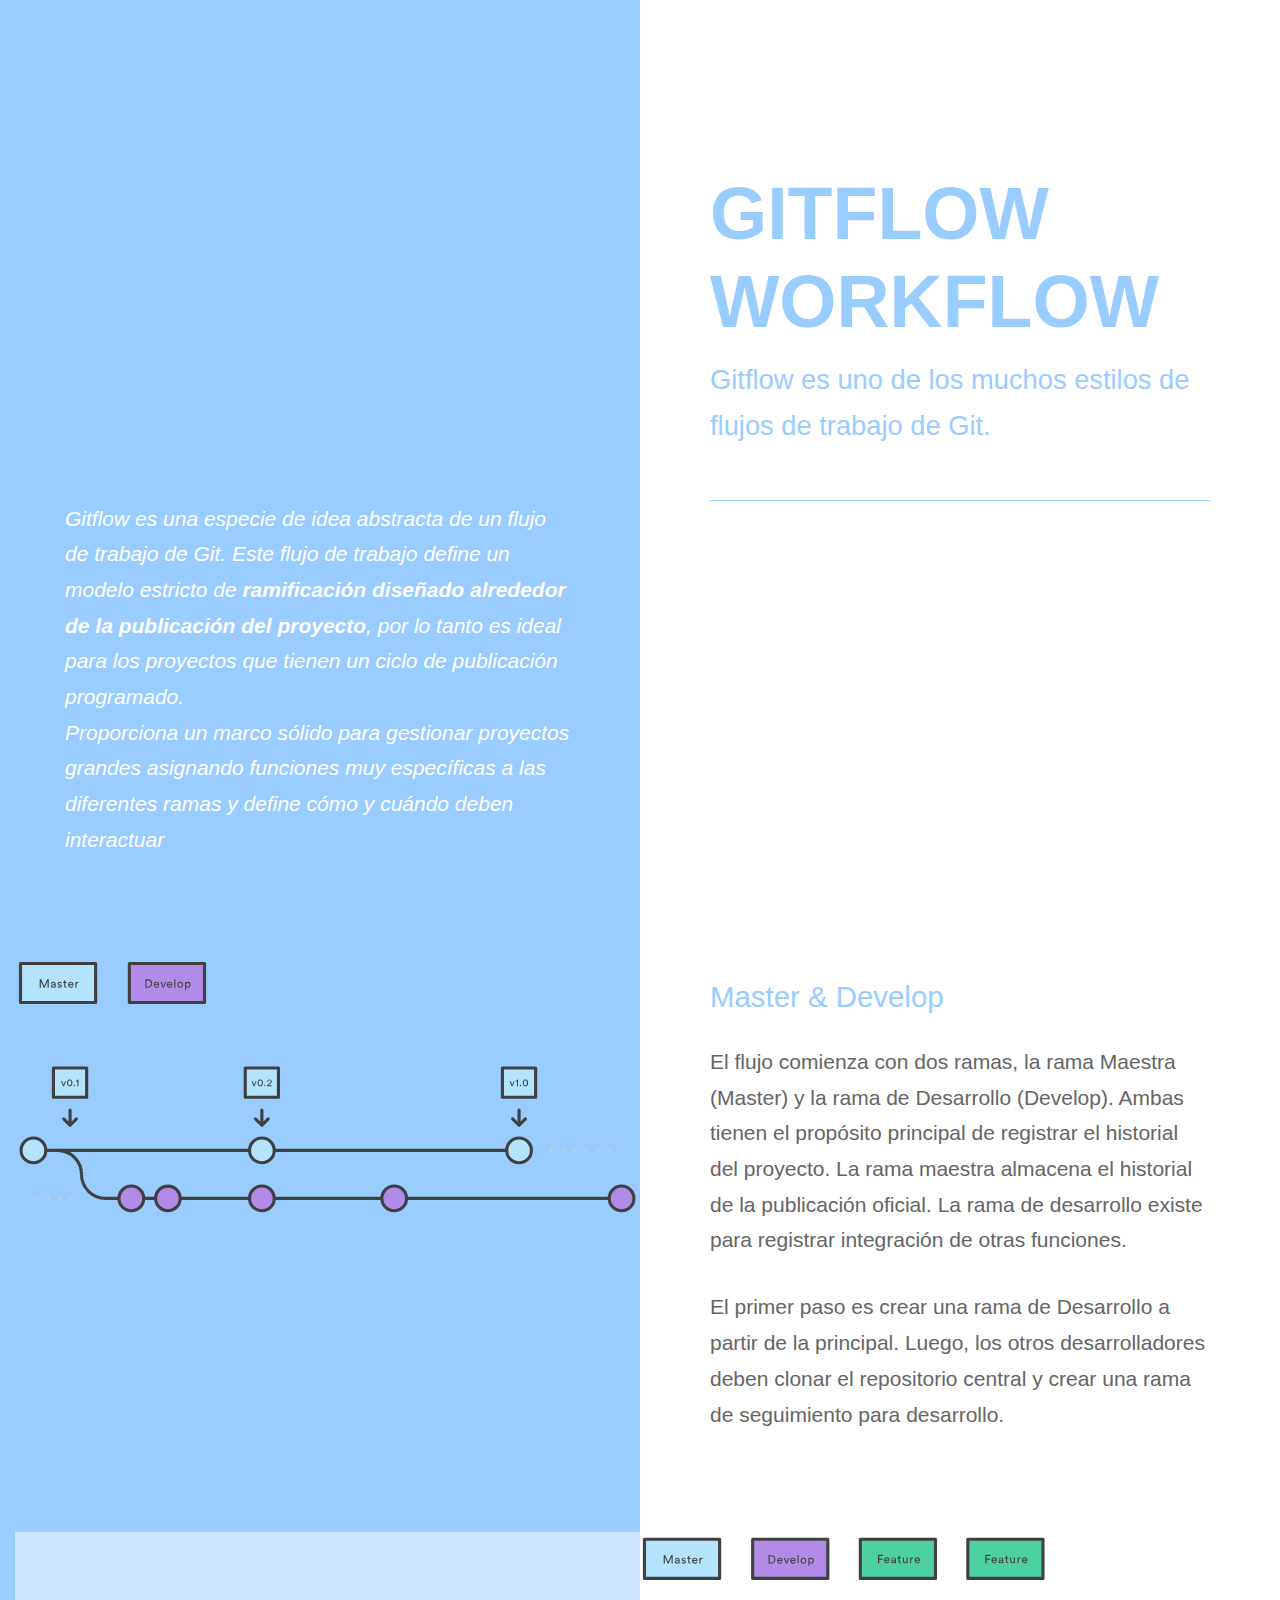
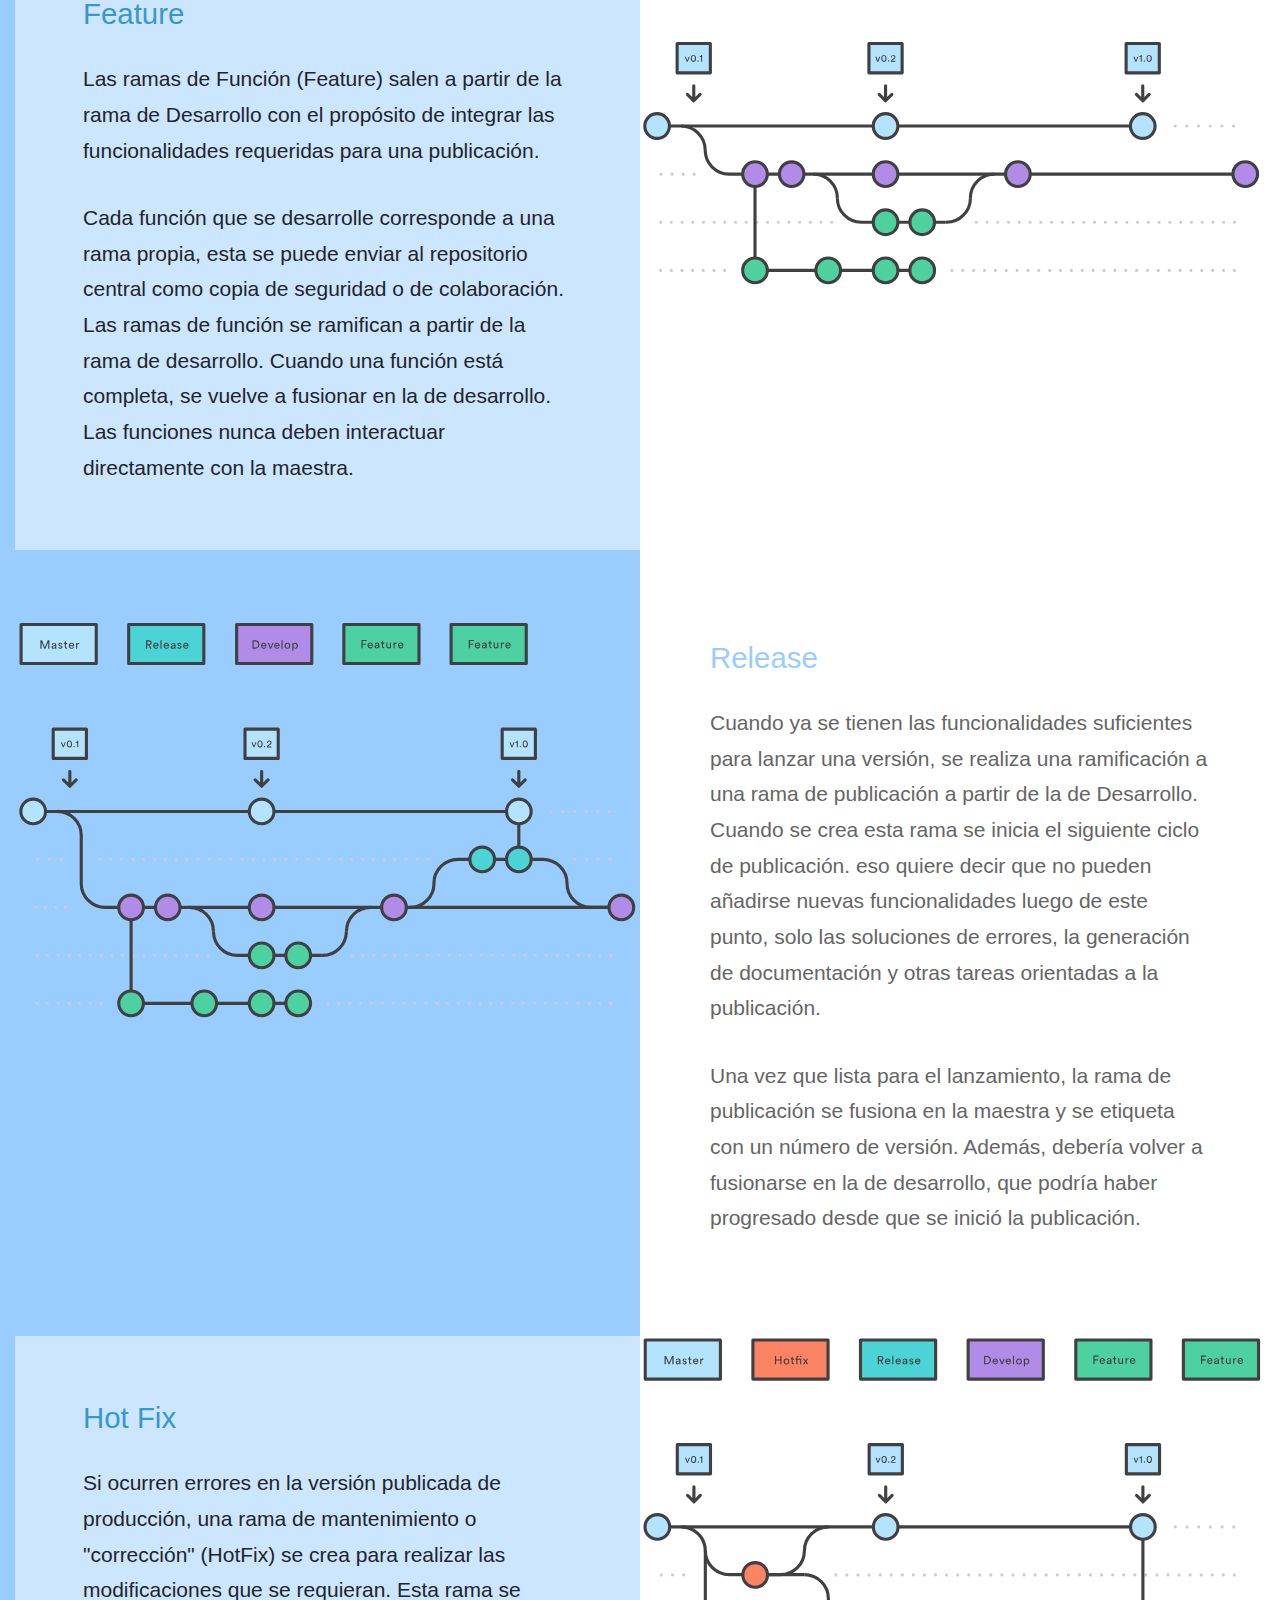
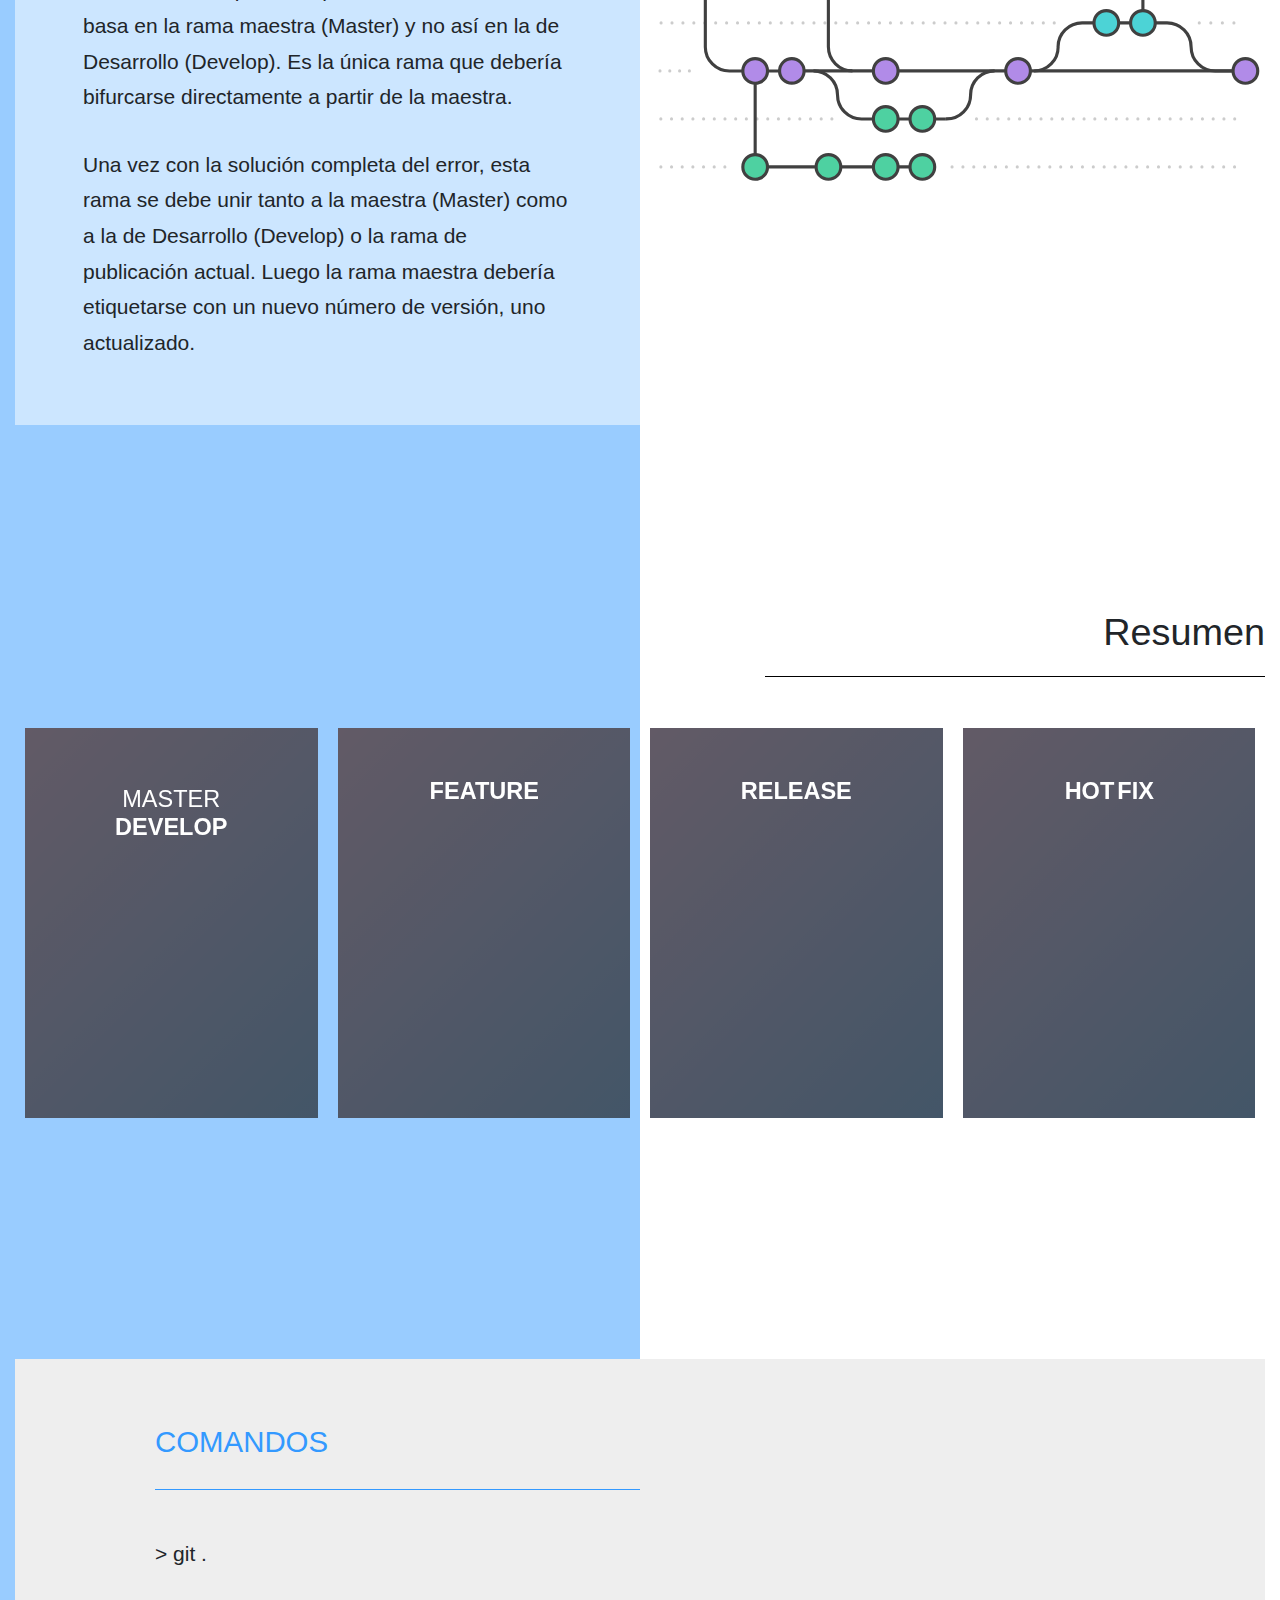
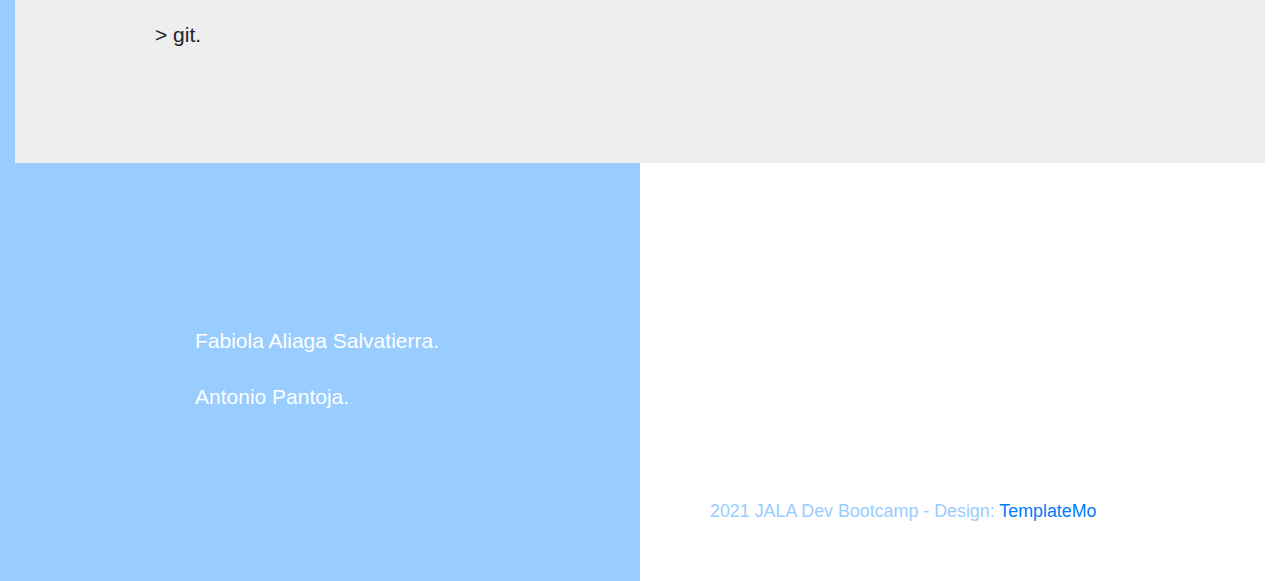
==== index.html @ 9948be85 "First Commit" ====
<!DOCTYPE html>
<html lang="en">
  <head>
    <meta charset="UTF-8" />
    <meta name="viewport" content="width=device-width, initial-scale=1.0" />
    <meta http-equiv="X-UA-Compatible" content="ie=edge" />

    <link rel="stylesheet" href="https://fonts.googleapis.com/css?family=Open+Sans:400,600" />
    <!-- Google web font "Open Sans" -->
    <link rel="stylesheet" href="css/all.min.css" />
    <link rel="stylesheet" href="css/bootstrap.min.css" />
    <link rel="stylesheet" href="css/templatemo-style.css" />
    <title>GitFlow Workflow</title>
  </head>
<!--
Sided Template
https://templatemo.com/tm-527-sided
-->
  <body>
    <div class="columns-bg">
      <!-- Logo & Intro -->
      <section id="logo" class="tm-section-logo">
        <div class="container-fluid">
          <div class="row">
            <div class="col-sm-12 offset-sm-0 col-md-6 offset-md-6">
              <div class="tm-site-name-container">
                <div class="tm-site-name-container-inner">
                  <h1 class="text-uppercase tm-text-primary tm-site-name">
                    GitFlow Workflow
                  </h1>
                  <p class="tm-text-primary tm-site-description">
                    Gitflow es uno de los muchos estilos de flujos de trabajo de Git.
                  </p>
                </div>
              </div>
            </div>
          </div>
        </div>
      </section>

      <!-- Intro -->
      <section id="intro" class="tm-p-1-section-1">
        <div class="container-fluid">
          <div class="row">
            <div class="col-md-6">
              <div class="tm-section-text-container">
                <i class="tm-text-white">
                  <p class="mb-0">
                    Gitflow es una especie de idea abstracta de un flujo de trabajo de Git.
                    Este flujo de trabajo define un modelo 
                    estricto de <b>ramificación diseñado alrededor de la 
                    publicación del proyecto</b>, por lo tanto es ideal 
                    para los proyectos que tienen un ciclo de publicación programado. 
                    
                  </p>
                  <p>
                    Proporciona un marco sólido 
                    para gestionar proyectos grandes asignando funciones muy específicas a 
                    las diferentes ramas y define cómo y cuándo deben interactuar
                  </p>
                </i>
              </div>
            </div>
          </div>
        </div>
      </section>

      <!-- Our Place -->
      <section id="master_develop">
        <div class="container-fluid">
          <div class="row">
            <div
              class="col-md-12 col-lg-6 tm-section-image-container tm-img-left-container"
            >
              <img src="img/master_develop.svg" alt="Image" class="img-fluid" />
            </div>
            <div class="col-md-12 col-lg-6">
              <div class="tm-section-text-container-2">
                <h2
                  class="tm-text-primary tm-section-title-mb tm-sm-bg-white-alpha"
                >
                  Master & Develop
                </h2>
                <div class="tm-text-gray">
                  <p class="mb-4">
                    El flujo comienza con dos ramas, la rama Maestra (Master) y la rama de Desarrollo (Develop).
                    Ambas tienen el propósito principal de registrar el historial del proyecto.
                    La rama maestra almacena el historial de la publicación oficial. La rama de desarrollo existe para
                    registrar integración de otras funciones.
                  </p>
                  <p class="mb-0">
                    El primer paso es crear una rama de Desarrollo a partir de la principal.
                    Luego, los otros desarrolladores deben clonar el repositorio 
                    central y crear una rama de seguimiento para desarrollo.
                  </p>
                </div>
              </div>
            </div>
          </div>
        </div>
      </section>

      <!-- Fusce, Section 4 -->
      <section id="feature" class="tm-section-4">
        <div class="container-fluid">
          <div class="row flex-column-reverse flex-lg-row">
            <div class="col-md-12 col-lg-6 tm-text-left-container">
              <div class="tm-section-text-container-3 tm-bg-white-alpha h-100">
                <h2 class="tm-text-accent tm-section-title-mb">
                  Feature
                </h2>
                <p class="mb-4">
                  Las ramas de Función (Feature) salen a partir de la rama de 
                  Desarrollo con el propósito de integrar las funcionalidades 
                  requeridas para una publicación.
                </p>
                <p class="mb-0">
                  Cada función que se desarrolle corresponde a una rama propia, esta se puede 
                  enviar al repositorio central como copia de seguridad o de colaboración. 
                  Las ramas de función se ramifican a partir de la rama de desarrollo. 
                  Cuando una función está completa, se vuelve a fusionar en la de desarrollo. 
                  Las funciones nunca deben interactuar directamente con la maestra.
                </p>
              </div>
            </div>
            <div
              class="col-md-12 col-lg-6 tm-section-image-container tm-img-right-container"
            >
              <img
                src="img/feature.svg"
                alt="Image"
                class="img-fluid tm-img-right"
              />
            </div>
          </div>
        </div>
      </section>

      <!-- Our Place -->
      <section id="release">
        <div class="container-fluid">
          <div class="row">
            <div
              class="col-md-12 col-lg-6 tm-section-image-container tm-img-left-container"
            >
              <img src="img/release.svg" alt="Image" class="img-fluid" />
            </div>
            <div class="col-md-12 col-lg-6">
              <div class="tm-section-text-container-2">
                <h2
                  class="tm-text-primary tm-section-title-mb tm-sm-bg-white-alpha"
                >
                  Release
                </h2>
                <div class="tm-text-gray">
                  <p class="mb-4">
                    Cuando ya se tienen las funcionalidades suficientes para lanzar una versión,
                    se realiza una ramificación a una rama de publicación a partir de la de Desarrollo.
                    Cuando se crea esta rama se inicia el siguiente ciclo de publicación. eso quiere decir
                    que no pueden añadirse nuevas funcionalidades luego de este punto, solo las soluciones de errores, la generación de documentación y otras 
                    tareas orientadas a la publicación.
                  </p>
                  <p class="mb-0">
                    Una vez que lista para el lanzamiento, la rama de publicación se fusiona en la maestra 
                    y se etiqueta con un número de versión. Además, debería volver a fusionarse 
                    en la de desarrollo, que podría haber progresado desde que se inició la 
                    publicación.
                  </p>
                </div>
              </div>
            </div>
          </div>
        </div>
      </section>

      <!-- Fusce, Section 4 -->
      <section id="hot_fix" class="tm-section-4">
        <div class="container-fluid">
          <div class="row flex-column-reverse flex-lg-row">
            <div class="col-md-12 col-lg-6 tm-text-left-container">
              <div class="tm-section-text-container-3 tm-bg-white-alpha h-100">
                <h2 class="tm-text-accent tm-section-title-mb">
                  Hot Fix
                </h2>
                <p class="mb-4">
                  Si ocurren errores en la versión publicada de producción, una rama de mantenimiento o
                  "corrección" (HotFix) se crea para realizar las modificaciones que se requieran.
                  Esta rama se basa en la rama maestra (Master) y no así en la de Desarrollo (Develop).
                  Es la única rama que debería bifurcarse directamente a partir de la maestra.
                </p>
                <p class="mb-0">
                  Una vez con la solución completa del error, esta rama se debe unir tanto a la 
                  maestra (Master) como a la de Desarrollo (Develop) o la rama de publicación actual.
                  Luego la rama maestra debería etiquetarse con un nuevo número de versión, uno actualizado.
                </p>
              </div>
            </div>
            <div
              class="col-md-12 col-lg-6 tm-section-image-container tm-img-right-container"
            >
              <img
                src="img/hot_fix.svg"
                alt="Image"
                class="img-fluid tm-img-right"
              />
            </div>
          </div>
        </div>
      </section>

      <!-- Beautiful Rollovers -->
      <section id="gallery">
        <div class="container-fluid">
          <div class="row">
            <div class="col-12 tm-section-title-mb tm-gallery-title-col">
              <h2 class="tm-section-title-2">Resumen</h2>
              <hr class="tm-section-title-underline" />
            </div>

            <div class="col-12">
              <div class="grid">
                <figure class="effect-duke mb-3">
                  <img
                    src="img/A.jpg"
                    alt="Image"
                    class="img-fluid"
                  />
                  <figcaption>
                    <h2>Master <span>Develop</span></h2>
                    <p>Registro histórico del proyecto.</p>
                    <a href="#">View more</a>
                  </figcaption>
                </figure>
                <figure class="effect-duke">
                  <img
                    src="img/A.jpg"
                    alt="Image"
                    class="img-fluid"
                  />
                  <figcaption>
                    <h2><span>Feature</span></h2>
                    <p>Flujo que añade funcionalidad.</p>
                    <a href="page-2.html">View more</a>
                  </figcaption>
                </figure>
                <figure class="effect-duke mb-3">
                  <img
                    src="img/A.jpg"
                    alt="Image"
                    class="img-fluid"
                  />
                  <figcaption>
                    <h2><span>Release</span></h2>
                    <p>Lanzamiento de funcionalidad finalizada.</p>
                    <a href="#">View more</a>
                  </figcaption>
                </figure>
                <figure class="effect-duke">
                  <img
                    src="img/A.jpg"
                    alt="Image"
                    class="img-fluid"
                  />
                  <figcaption>
                    <h2><span>Hot Fix</span></h2>
                    <p>Correcciones rápidas de errores.</p>
                    <a href="#">View more</a>
                  </figcaption>
                </figure>
              </div>
            </div>

            <div class="col-md-6 tm-section-col-4">
              <div class="tm-section-text-container-4">
                <p class="tm-text-secondary mb-0">
                </p>
              </div>
            </div>
          </div>
        </div>
      </section>

      <section id="section_3" class="tm-section-4">
        <div class="container-fluid">
          <div class="row">
            <div class="col-12">
              <div class="tm-section-text-container-7 tm-bg-dark-gray">
                <h2 class="tm-section-title-mb tm-text-primary-bright">
                  COMANDOS
                </h2>
                <hr
                  class="tm-hr-mb tm-hr-primary-bright tm-section-underline ml-0"
                />
                <p class="tm-p-mb">
                  > git .
                </p>
                <p class="tm-p-mb">
                  > git.
                </p>
              </div>
            </div>
          </div>
        </div>
      </section>

      <section id="outro">
        <div class="container-fluid">
          <div class="row">
            <div class="col-sm-12 col-md-6">
              <div class="tm-section-text-container-5 tm-text-white">
                <p>
                  Fabiola Aliaga Salvatierra.
                </p>
                <p>
                  Antonio Pantoja.
                </p>
              </div>
            </div>
          </div>
          <div class="row">
            <footer class="col-sm-12 col-md-6 offset-md-6 px-md-0">
              <p class="tm-copyright-text mb-0 tm-text-primary">
                2021 JALA Dev Bootcamp
                - Design: <a rel="nofollow" href="https://www.facebook.com/templatemo">TemplateMo</a>
              </p>
            </footer>
          </div>
        </div>
      </section>
    </div>
    <!-- /.columns-bg -->
  </body>
</html>
---- css/all.min.css ----
.fa,.fab,.fal,.far,.fas{-moz-osx-font-smoothing:grayscale;-webkit-font-smoothing:antialiased;display:inline-block;font-style:normal;font-variant:normal;text-rendering:auto;line-height:1}.fa-lg{font-size:1.33333em;line-height:.75em;vertical-align:-.0667em}.fa-xs{font-size:.75em}.fa-sm{font-size:.875em}.fa-1x{font-size:1em}.fa-2x{font-size:2em}.fa-3x{font-size:3em}.fa-4x{font-size:4em}.fa-5x{font-size:5em}.fa-6x{font-size:6em}.fa-7x{font-size:7em}.fa-8x{font-size:8em}.fa-9x{font-size:9em}.fa-10x{font-size:10em}.fa-fw{text-align:center;width:1.25em}.fa-ul{list-style-type:none;margin-left:2.5em;padding-left:0}.fa-ul>li{position:relative}.fa-li{left:-2em;position:absolute;text-align:center;width:2em;line-height:inherit}.fa-border{border:.08em solid #eee;border-radius:.1em;padding:.2em .25em .15em}.fa-pull-left{float:left}.fa-pull-right{float:right}.fa.fa-pull-left,.fab.fa-pull-left,.fal.fa-pull-left,.far.fa-pull-left,.fas.fa-pull-left{margin-right:.3em}.fa.fa-pull-right,.fab.fa-pull-right,.fal.fa-pull-right,.far.fa-pull-right,.fas.fa-pull-right{margin-left:.3em}.fa-spin{animation:fa-spin 2s infinite linear}.fa-pulse{animation:fa-spin 1s infinite steps(8)}@keyframes fa-spin{0%{transform:rotate(0deg)}to{transform:rotate(1turn)}}.fa-rotate-90{-ms-filter:"progid:DXImageTransform.Microsoft.BasicImage(rotation=1)";transform:rotate(90deg)}.fa-rotate-180{-ms-filter:"progid:DXImageTransform.Microsoft.BasicImage(rotation=2)";transform:rotate(180deg)}.fa-rotate-270{-ms-filter:"progid:DXImageTransform.Microsoft.BasicImage(rotation=3)";transform:rotate(270deg)}.fa-flip-horizontal{-ms-filter:"progid:DXImageTransform.Microsoft.BasicImage(rotation=0, mirror=1)";transform:scaleX(-1)}.fa-flip-vertical{transform:scaleY(-1)}.fa-flip-horizontal.fa-flip-vertical,.fa-flip-vertical{-ms-filter:"progid:DXImageTransform.Microsoft.BasicImage(rotation=2, mirror=1)"}.fa-flip-horizontal.fa-flip-vertical{transform:scale(-1)}:root .fa-flip-horizontal,:root .fa-flip-vertical,:root .fa-rotate-90,:root .fa-rotate-180,:root .fa-rotate-270{filter:none}.fa-stack{display:inline-block;height:2em;line-height:2em;position:relative;vertical-align:middle;width:2.5em}.fa-stack-1x,.fa-stack-2x{left:0;position:absolute;text-align:center;width:100%}.fa-stack-1x{line-height:inherit}.fa-stack-2x{font-size:2em}.fa-inverse{color:#fff}.fa-500px:before{content:"\f26e"}.fa-accessible-icon:before{content:"\f368"}.fa-accusoft:before{content:"\f369"}.fa-acquisitions-incorporated:before{content:"\f6af"}.fa-ad:before{content:"\f641"}.fa-address-book:before{content:"\f2b9"}.fa-address-card:before{content:"\f2bb"}.fa-adjust:before{content:"\f042"}.fa-adn:before{content:"\f170"}.fa-adobe:before{content:"\f778"}.fa-adversal:before{content:"\f36a"}.fa-affiliatetheme:before{content:"\f36b"}.fa-air-freshener:before{content:"\f5d0"}.fa-algolia:before{content:"\f36c"}.fa-align-center:before{content:"\f037"}.fa-align-justify:before{content:"\f039"}.fa-align-left:before{content:"\f036"}.fa-align-right:before{content:"\f038"}.fa-alipay:before{content:"\f642"}.fa-allergies:before{content:"\f461"}.fa-amazon:before{content:"\f270"}.fa-amazon-pay:before{content:"\f42c"}.fa-ambulance:before{content:"\f0f9"}.fa-american-sign-language-interpreting:before{content:"\f2a3"}.fa-amilia:before{content:"\f36d"}.fa-anchor:before{content:"\f13d"}.fa-android:before{content:"\f17b"}.fa-angellist:before{content:"\f209"}.fa-angle-double-down:before{content:"\f103"}.fa-angle-double-left:before{content:"\f100"}.fa-angle-double-right:before{content:"\f101"}.fa-angle-double-up:before{content:"\f102"}.fa-angle-down:before{content:"\f107"}.fa-angle-left:before{content:"\f104"}.fa-angle-right:before{content:"\f105"}.fa-angle-up:before{content:"\f106"}.fa-angry:before{content:"\f556"}.fa-angrycreative:before{content:"\f36e"}.fa-angular:before{content:"\f420"}.fa-ankh:before{content:"\f644"}.fa-app-store:before{content:"\f36f"}.fa-app-store-ios:before{content:"\f370"}.fa-apper:before{content:"\f371"}.fa-apple:before{content:"\f179"}.fa-apple-alt:before{content:"\f5d1"}.fa-apple-pay:before{content:"\f415"}.fa-archive:before{content:"\f187"}.fa-archway:before{content:"\f557"}.fa-arrow-alt-circle-down:before{content:"\f358"}.fa-arrow-alt-circle-left:before{content:"\f359"}.fa-arrow-alt-circle-right:before{content:"\f35a"}.fa-arrow-alt-circle-up:before{content:"\f35b"}.fa-arrow-circle-down:before{content:"\f0ab"}.fa-arrow-circle-left:before{content:"\f0a8"}.fa-arrow-circle-right:before{content:"\f0a9"}.fa-arrow-circle-up:before{content:"\f0aa"}.fa-arrow-down:before{content:"\f063"}.fa-arrow-left:before{content:"\f060"}.fa-arrow-right:before{content:"\f061"}.fa-arrow-up:before{content:"\f062"}.fa-arrows-alt:before{content:"\f0b2"}.fa-arrows-alt-h:before{content:"\f337"}.fa-arrows-alt-v:before{content:"\f338"}.fa-artstation:before{content:"\f77a"}.fa-assistive-listening-systems:before{content:"\f2a2"}.fa-asterisk:before{content:"\f069"}.fa-asymmetrik:before{content:"\f372"}.fa-at:before{content:"\f1fa"}.fa-atlas:before{content:"\f558"}.fa-atlassian:before{content:"\f77b"}.fa-atom:before{content:"\f5d2"}.fa-audible:before{content:"\f373"}.fa-audio-description:before{content:"\f29e"}.fa-autoprefixer:before{content:"\f41c"}.fa-avianex:before{content:"\f374"}.fa-aviato:before{content:"\f421"}.fa-award:before{content:"\f559"}.fa-aws:before{content:"\f375"}.fa-baby:before{content:"\f77c"}.fa-baby-carriage:before{content:"\f77d"}.fa-backspace:before{content:"\f55a"}.fa-backward:before{content:"\f04a"}.fa-balance-scale:before{content:"\f24e"}.fa-ban:before{content:"\f05e"}.fa-band-aid:before{content:"\f462"}.fa-bandcamp:before{content:"\f2d5"}.fa-barcode:before{content:"\f02a"}.fa-bars:before{content:"\f0c9"}.fa-baseball-ball:before{content:"\f433"}.fa-basketball-ball:before{content:"\f434"}.fa-bath:before{content:"\f2cd"}.fa-battery-empty:before{content:"\f244"}.fa-battery-full:before{content:"\f240"}.fa-battery-half:before{content:"\f242"}.fa-battery-quarter:before{content:"\f243"}.fa-battery-three-quarters:before{content:"\f241"}.fa-bed:before{content:"\f236"}.fa-beer:before{content:"\f0fc"}.fa-behance:before{content:"\f1b4"}.fa-behance-square:before{content:"\f1b5"}.fa-bell:before{content:"\f0f3"}.fa-bell-slash:before{content:"\f1f6"}.fa-bezier-curve:before{content:"\f55b"}.fa-bible:before{content:"\f647"}.fa-bicycle:before{content:"\f206"}.fa-bimobject:before{content:"\f378"}.fa-binoculars:before{content:"\f1e5"}.fa-biohazard:before{content:"\f780"}.fa-birthday-cake:before{content:"\f1fd"}.fa-bitbucket:before{content:"\f171"}.fa-bitcoin:before{content:"\f379"}.fa-bity:before{content:"\f37a"}.fa-black-tie:before{content:"\f27e"}.fa-blackberry:before{content:"\f37b"}.fa-blender:before{content:"\f517"}.fa-blender-phone:before{content:"\f6b6"}.fa-blind:before{content:"\f29d"}.fa-blog:before{content:"\f781"}.fa-blogger:before{content:"\f37c"}.fa-blogger-b:before{content:"\f37d"}.fa-bluetooth:before{content:"\f293"}.fa-bluetooth-b:before{content:"\f294"}.fa-bold:before{content:"\f032"}.fa-bolt:before{content:"\f0e7"}.fa-bomb:before{content:"\f1e2"}.fa-bone:before{content:"\f5d7"}.fa-bong:before{content:"\f55c"}.fa-book:before{content:"\f02d"}.fa-book-dead:before{content:"\f6b7"}.fa-book-open:before{content:"\f518"}.fa-book-reader:before{content:"\f5da"}.fa-bookmark:before{content:"\f02e"}.fa-bowling-ball:before{content:"\f436"}.fa-box:before{content:"\f466"}.fa-box-open:before{content:"\f49e"}.fa-boxes:before{content:"\f468"}.fa-braille:before{content:"\f2a1"}.fa-brain:before{content:"\f5dc"}.fa-briefcase:before{content:"\f0b1"}.fa-briefcase-medical:before{content:"\f469"}.fa-broadcast-tower:before{content:"\f519"}.fa-broom:before{content:"\f51a"}.fa-brush:before{content:"\f55d"}.fa-btc:before{content:"\f15a"}.fa-bug:before{content:"\f188"}.fa-building:before{content:"\f1ad"}.fa-bullhorn:before{content:"\f0a1"}.fa-bullseye:before{content:"\f140"}.fa-burn:before{content:"\f46a"}.fa-buromobelexperte:before{content:"\f37f"}.fa-bus:before{content:"\f207"}.fa-bus-alt:before{content:"\f55e"}.fa-business-time:before{content:"\f64a"}.fa-buysellads:before{content:"\f20d"}.fa-calculator:before{content:"\f1ec"}.fa-calendar:before{content:"\f133"}.fa-calendar-alt:before{content:"\f073"}.fa-calendar-check:before{content:"\f274"}.fa-calendar-day:before{content:"\f783"}.fa-calendar-minus:before{content:"\f272"}.fa-calendar-plus:before{content:"\f271"}.fa-calendar-times:before{content:"\f273"}.fa-calendar-week:before{content:"\f784"}.fa-camera:before{content:"\f030"}.fa-camera-retro:before{content:"\f083"}.fa-campground:before{content:"\f6bb"}.fa-canadian-maple-leaf:before{content:"\f785"}.fa-candy-cane:before{content:"\f786"}.fa-cannabis:before{content:"\f55f"}.fa-capsules:before{content:"\f46b"}.fa-car:before{content:"\f1b9"}.fa-car-alt:before{content:"\f5de"}.fa-car-battery:before{content:"\f5df"}.fa-car-crash:before{content:"\f5e1"}.fa-car-side:before{content:"\f5e4"}.fa-caret-down:before{content:"\f0d7"}.fa-caret-left:before{content:"\f0d9"}.fa-caret-right:before{content:"\f0da"}.fa-caret-square-down:before{content:"\f150"}.fa-caret-square-left:before{content:"\f191"}.fa-caret-square-right:before{content:"\f152"}.fa-caret-square-up:before{content:"\f151"}.fa-caret-up:before{content:"\f0d8"}.fa-carrot:before{content:"\f787"}.fa-cart-arrow-down:before{content:"\f218"}.fa-cart-plus:before{content:"\f217"}.fa-cash-register:before{content:"\f788"}.fa-cat:before{content:"\f6be"}.fa-cc-amazon-pay:before{content:"\f42d"}.fa-cc-amex:before{content:"\f1f3"}.fa-cc-apple-pay:before{content:"\f416"}.fa-cc-diners-club:before{content:"\f24c"}.fa-cc-discover:before{content:"\f1f2"}.fa-cc-jcb:before{content:"\f24b"}.fa-cc-mastercard:before{content:"\f1f1"}.fa-cc-paypal:before{content:"\f1f4"}.fa-cc-stripe:before{content:"\f1f5"}.fa-cc-visa:before{content:"\f1f0"}.fa-centercode:before{content:"\f380"}.fa-centos:before{content:"\f789"}.fa-certificate:before{content:"\f0a3"}.fa-chair:before{content:"\f6c0"}.fa-chalkboard:before{content:"\f51b"}.fa-chalkboard-teacher:before{content:"\f51c"}.fa-charging-station:before{content:"\f5e7"}.fa-chart-area:before{content:"\f1fe"}.fa-chart-bar:before{content:"\f080"}.fa-chart-line:before{content:"\f201"}.fa-chart-pie:before{content:"\f200"}.fa-check:before{content:"\f00c"}.fa-check-circle:before{content:"\f058"}.fa-check-double:before{content:"\f560"}.fa-check-square:before{content:"\f14a"}.fa-chess:before{content:"\f439"}.fa-chess-bishop:before{content:"\f43a"}.fa-chess-board:before{content:"\f43c"}.fa-chess-king:before{content:"\f43f"}.fa-chess-knight:before{content:"\f441"}.fa-chess-pawn:before{content:"\f443"}.fa-chess-queen:before{content:"\f445"}.fa-chess-rook:before{content:"\f447"}.fa-chevron-circle-down:before{content:"\f13a"}.fa-chevron-circle-left:before{content:"\f137"}.fa-chevron-circle-right:before{content:"\f138"}.fa-chevron-circle-up:before{content:"\f139"}.fa-chevron-down:before{content:"\f078"}.fa-chevron-left:before{content:"\f053"}.fa-chevron-right:before{content:"\f054"}.fa-chevron-up:before{content:"\f077"}.fa-child:before{content:"\f1ae"}.fa-chrome:before{content:"\f268"}.fa-church:before{content:"\f51d"}.fa-circle:before{content:"\f111"}.fa-circle-notch:before{content:"\f1ce"}.fa-city:before{content:"\f64f"}.fa-clipboard:before{content:"\f328"}.fa-clipboard-check:before{content:"\f46c"}.fa-clipboard-list:before{content:"\f46d"}.fa-clock:before{content:"\f017"}.fa-clone:before{content:"\f24d"}.fa-closed-captioning:before{content:"\f20a"}.fa-cloud:before{content:"\f0c2"}.fa-cloud-download-alt:before{content:"\f381"}.fa-cloud-meatball:before{content:"\f73b"}.fa-cloud-moon:before{content:"\f6c3"}.fa-cloud-moon-rain:before{content:"\f73c"}.fa-cloud-rain:before{content:"\f73d"}.fa-cloud-showers-heavy:before{content:"\f740"}.fa-cloud-sun:before{content:"\f6c4"}.fa-cloud-sun-rain:before{content:"\f743"}.fa-cloud-upload-alt:before{content:"\f382"}.fa-cloudscale:before{content:"\f383"}.fa-cloudsmith:before{content:"\f384"}.fa-cloudversify:before{content:"\f385"}.fa-cocktail:before{content:"\f561"}.fa-code:before{content:"\f121"}.fa-code-branch:before{content:"\f126"}.fa-codepen:before{content:"\f1cb"}.fa-codiepie:before{content:"\f284"}.fa-coffee:before{content:"\f0f4"}.fa-cog:before{content:"\f013"}.fa-cogs:before{content:"\f085"}.fa-coins:before{content:"\f51e"}.fa-columns:before{content:"\f0db"}.fa-comment:before{content:"\f075"}.fa-comment-alt:before{content:"\f27a"}.fa-comment-dollar:before{content:"\f651"}.fa-comment-dots:before{content:"\f4ad"}.fa-comment-slash:before{content:"\f4b3"}.fa-comments:before{content:"\f086"}.fa-comments-dollar:before{content:"\f653"}.fa-compact-disc:before{content:"\f51f"}.fa-compass:before{content:"\f14e"}.fa-compress:before{content:"\f066"}.fa-compress-arrows-alt:before{content:"\f78c"}.fa-concierge-bell:before{content:"\f562"}.fa-confluence:before{content:"\f78d"}.fa-connectdevelop:before{content:"\f20e"}.fa-contao:before{content:"\f26d"}.fa-cookie:before{content:"\f563"}.fa-cookie-bite:before{content:"\f564"}.fa-copy:before{content:"\f0c5"}.fa-copyright:before{content:"\f1f9"}.fa-couch:before{content:"\f4b8"}.fa-cpanel:before{content:"\f388"}.fa-creative-commons:before{content:"\f25e"}.fa-creative-commons-by:before{content:"\f4e7"}.fa-creative-commons-nc:before{content:"\f4e8"}.fa-creative-commons-nc-eu:before{content:"\f4e9"}.fa-creative-commons-nc-jp:before{content:"\f4ea"}.fa-creative-commons-nd:before{content:"\f4eb"}.fa-creative-commons-pd:before{content:"\f4ec"}.fa-creative-commons-pd-alt:before{content:"\f4ed"}.fa-creative-commons-remix:before{content:"\f4ee"}.fa-creative-commons-sa:before{content:"\f4ef"}.fa-creative-commons-sampling:before{content:"\f4f0"}.fa-creative-commons-sampling-plus:before{content:"\f4f1"}.fa-creative-commons-share:before{content:"\f4f2"}.fa-creative-commons-zero:before{content:"\f4f3"}.fa-credit-card:before{content:"\f09d"}.fa-critical-role:before{content:"\f6c9"}.fa-crop:before{content:"\f125"}.fa-crop-alt:before{content:"\f565"}.fa-cross:before{content:"\f654"}.fa-crosshairs:before{content:"\f05b"}.fa-crow:before{content:"\f520"}.fa-crown:before{content:"\f521"}.fa-css3:before{content:"\f13c"}.fa-css3-alt:before{content:"\f38b"}.fa-cube:before{content:"\f1b2"}.fa-cubes:before{content:"\f1b3"}.fa-cut:before{content:"\f0c4"}.fa-cuttlefish:before{content:"\f38c"}.fa-d-and-d:before{content:"\f38d"}.fa-d-and-d-beyond:before{content:"\f6ca"}.fa-dashcube:before{content:"\f210"}.fa-database:before{content:"\f1c0"}.fa-deaf:before{content:"\f2a4"}.fa-delicious:before{content:"\f1a5"}.fa-democrat:before{content:"\f747"}.fa-deploydog:before{content:"\f38e"}.fa-deskpro:before{content:"\f38f"}.fa-desktop:before{content:"\f108"}.fa-dev:before{content:"\f6cc"}.fa-deviantart:before{content:"\f1bd"}.fa-dharmachakra:before{content:"\f655"}.fa-dhl:before{content:"\f790"}.fa-diagnoses:before{content:"\f470"}.fa-diaspora:before{content:"\f791"}.fa-dice:before{content:"\f522"}.fa-dice-d20:before{content:"\f6cf"}.fa-dice-d6:before{content:"\f6d1"}.fa-dice-five:before{content:"\f523"}.fa-dice-four:before{content:"\f524"}.fa-dice-one:before{content:"\f525"}.fa-dice-six:before{content:"\f526"}.fa-dice-three:before{content:"\f527"}.fa-dice-two:before{content:"\f528"}.fa-digg:before{content:"\f1a6"}.fa-digital-ocean:before{content:"\f391"}.fa-digital-tachograph:before{content:"\f566"}.fa-directions:before{content:"\f5eb"}.fa-discord:before{content:"\f392"}.fa-discourse:before{content:"\f393"}.fa-divide:before{content:"\f529"}.fa-dizzy:before{content:"\f567"}.fa-dna:before{content:"\f471"}.fa-dochub:before{content:"\f394"}.fa-docker:before{content:"\f395"}.fa-dog:before{content:"\f6d3"}.fa-dollar-sign:before{content:"\f155"}.fa-dolly:before{content:"\f472"}.fa-dolly-flatbed:before{content:"\f474"}.fa-donate:before{content:"\f4b9"}.fa-door-closed:before{content:"\f52a"}.fa-door-open:before{content:"\f52b"}.fa-dot-circle:before{content:"\f192"}.fa-dove:before{content:"\f4ba"}.fa-download:before{content:"\f019"}.fa-draft2digital:before{content:"\f396"}.fa-drafting-compass:before{content:"\f568"}.fa-dragon:before{content:"\f6d5"}.fa-draw-polygon:before{content:"\f5ee"}.fa-dribbble:before{content:"\f17d"}.fa-dribbble-square:before{content:"\f397"}.fa-dropbox:before{content:"\f16b"}.fa-drum:before{content:"\f569"}.fa-drum-steelpan:before{content:"\f56a"}.fa-drumstick-bite:before{content:"\f6d7"}.fa-drupal:before{content:"\f1a9"}.fa-dumbbell:before{content:"\f44b"}.fa-dumpster:before{content:"\f793"}.fa-dumpster-fire:before{content:"\f794"}.fa-dungeon:before{content:"\f6d9"}.fa-dyalog:before{content:"\f399"}.fa-earlybirds:before{content:"\f39a"}.fa-ebay:before{content:"\f4f4"}.fa-edge:before{content:"\f282"}.fa-edit:before{content:"\f044"}.fa-eject:before{content:"\f052"}.fa-elementor:before{content:"\f430"}.fa-ellipsis-h:before{content:"\f141"}.fa-ellipsis-v:before{content:"\f142"}.fa-ello:before{content:"\f5f1"}.fa-ember:before{content:"\f423"}.fa-empire:before{content:"\f1d1"}.fa-envelope:before{content:"\f0e0"}.fa-envelope-open:before{content:"\f2b6"}.fa-envelope-open-text:before{content:"\f658"}.fa-envelope-square:before{content:"\f199"}.fa-envira:before{content:"\f299"}.fa-equals:before{content:"\f52c"}.fa-eraser:before{content:"\f12d"}.fa-erlang:before{content:"\f39d"}.fa-ethereum:before{content:"\f42e"}.fa-ethernet:before{content:"\f796"}.fa-etsy:before{content:"\f2d7"}.fa-euro-sign:before{content:"\f153"}.fa-exchange-alt:before{content:"\f362"}.fa-exclamation:before{content:"\f12a"}.fa-exclamation-circle:before{content:"\f06a"}.fa-exclamation-triangle:before{content:"\f071"}.fa-expand:before{content:"\f065"}.fa-expand-arrows-alt:before{content:"\f31e"}.fa-expeditedssl:before{content:"\f23e"}.fa-external-link-alt:before{content:"\f35d"}.fa-external-link-square-alt:before{content:"\f360"}.fa-eye:before{content:"\f06e"}.fa-eye-dropper:before{content:"\f1fb"}.fa-eye-slash:before{content:"\f070"}.fa-facebook:before{content:"\f09a"}.fa-facebook-f:before{content:"\f39e"}.fa-facebook-messenger:before{content:"\f39f"}.fa-facebook-square:before{content:"\f082"}.fa-fantasy-flight-games:before{content:"\f6dc"}.fa-fast-backward:before{content:"\f049"}.fa-fast-forward:before{content:"\f050"}.fa-fax:before{content:"\f1ac"}.fa-feather:before{content:"\f52d"}.fa-feather-alt:before{content:"\f56b"}.fa-fedex:before{content:"\f797"}.fa-fedora:before{content:"\f798"}.fa-female:before{content:"\f182"}.fa-fighter-jet:before{content:"\f0fb"}.fa-figma:before{content:"\f799"}.fa-file:before{content:"\f15b"}.fa-file-alt:before{content:"\f15c"}.fa-file-archive:before{content:"\f1c6"}.fa-file-audio:before{content:"\f1c7"}.fa-file-code:before{content:"\f1c9"}.fa-file-contract:before{content:"\f56c"}.fa-file-csv:before{content:"\f6dd"}.fa-file-download:before{content:"\f56d"}.fa-file-excel:before{content:"\f1c3"}.fa-file-export:before{content:"\f56e"}.fa-file-image:before{content:"\f1c5"}.fa-file-import:before{content:"\f56f"}.fa-file-invoice:before{content:"\f570"}.fa-file-invoice-dollar:before{content:"\f571"}.fa-file-medical:before{content:"\f477"}.fa-file-medical-alt:before{content:"\f478"}.fa-file-pdf:before{content:"\f1c1"}.fa-file-powerpoint:before{content:"\f1c4"}.fa-file-prescription:before{content:"\f572"}.fa-file-signature:before{content:"\f573"}.fa-file-upload:before{content:"\f574"}.fa-file-video:before{content:"\f1c8"}.fa-file-word:before{content:"\f1c2"}.fa-fill:before{content:"\f575"}.fa-fill-drip:before{content:"\f576"}.fa-film:before{content:"\f008"}.fa-filter:before{content:"\f0b0"}.fa-fingerprint:before{content:"\f577"}.fa-fire:before{content:"\f06d"}.fa-fire-alt:before{content:"\f7e4"}.fa-fire-extinguisher:before{content:"\f134"}.fa-firefox:before{content:"\f269"}.fa-first-aid:before{content:"\f479"}.fa-first-order:before{content:"\f2b0"}.fa-first-order-alt:before{content:"\f50a"}.fa-firstdraft:before{content:"\f3a1"}.fa-fish:before{content:"\f578"}.fa-fist-raised:before{content:"\f6de"}.fa-flag:before{content:"\f024"}.fa-flag-checkered:before{content:"\f11e"}.fa-flag-usa:before{content:"\f74d"}.fa-flask:before{content:"\f0c3"}.fa-flickr:before{content:"\f16e"}.fa-flipboard:before{content:"\f44d"}.fa-flushed:before{content:"\f579"}.fa-fly:before{content:"\f417"}.fa-folder:before{content:"\f07b"}.fa-folder-minus:before{content:"\f65d"}.fa-folder-open:before{content:"\f07c"}.fa-folder-plus:before{content:"\f65e"}.fa-font:before{content:"\f031"}.fa-font-awesome:before{content:"\f2b4"}.fa-font-awesome-alt:before{content:"\f35c"}.fa-font-awesome-flag:before{content:"\f425"}.fa-font-awesome-logo-full:before{content:"\f4e6"}.fa-fonticons:before{content:"\f280"}.fa-fonticons-fi:before{content:"\f3a2"}.fa-football-ball:before{content:"\f44e"}.fa-fort-awesome:before{content:"\f286"}.fa-fort-awesome-alt:before{content:"\f3a3"}.fa-forumbee:before{content:"\f211"}.fa-forward:before{content:"\f04e"}.fa-foursquare:before{content:"\f180"}.fa-free-code-camp:before{content:"\f2c5"}.fa-freebsd:before{content:"\f3a4"}.fa-frog:before{content:"\f52e"}.fa-frown:before{content:"\f119"}.fa-frown-open:before{content:"\f57a"}.fa-fulcrum:before{content:"\f50b"}.fa-funnel-dollar:before{content:"\f662"}.fa-futbol:before{content:"\f1e3"}.fa-galactic-republic:before{content:"\f50c"}.fa-galactic-senate:before{content:"\f50d"}.fa-gamepad:before{content:"\f11b"}.fa-gas-pump:before{content:"\f52f"}.fa-gavel:before{content:"\f0e3"}.fa-gem:before{content:"\f3a5"}.fa-genderless:before{content:"\f22d"}.fa-get-pocket:before{content:"\f265"}.fa-gg:before{content:"\f260"}.fa-gg-circle:before{content:"\f261"}.fa-ghost:before{content:"\f6e2"}.fa-gift:before{content:"\f06b"}.fa-gifts:before{content:"\f79c"}.fa-git:before{content:"\f1d3"}.fa-git-square:before{content:"\f1d2"}.fa-github:before{content:"\f09b"}.fa-github-alt:before{content:"\f113"}.fa-github-square:before{content:"\f092"}.fa-gitkraken:before{content:"\f3a6"}.fa-gitlab:before{content:"\f296"}.fa-gitter:before{content:"\f426"}.fa-glass-cheers:before{content:"\f79f"}.fa-glass-martini:before{content:"\f000"}.fa-glass-martini-alt:before{content:"\f57b"}.fa-glass-whiskey:before{content:"\f7a0"}.fa-glasses:before{content:"\f530"}.fa-glide:before{content:"\f2a5"}.fa-glide-g:before{content:"\f2a6"}.fa-globe:before{content:"\f0ac"}.fa-globe-africa:before{content:"\f57c"}.fa-globe-americas:before{content:"\f57d"}.fa-globe-asia:before{content:"\f57e"}.fa-globe-europe:before{content:"\f7a2"}.fa-gofore:before{content:"\f3a7"}.fa-golf-ball:before{content:"\f450"}.fa-goodreads:before{content:"\f3a8"}.fa-goodreads-g:before{content:"\f3a9"}.fa-google:before{content:"\f1a0"}.fa-google-drive:before{content:"\f3aa"}.fa-google-play:before{content:"\f3ab"}.fa-google-plus:before{content:"\f2b3"}.fa-google-plus-g:before{content:"\f0d5"}.fa-google-plus-square:before{content:"\f0d4"}.fa-google-wallet:before{content:"\f1ee"}.fa-gopuram:before{content:"\f664"}.fa-graduation-cap:before{content:"\f19d"}.fa-gratipay:before{content:"\f184"}.fa-grav:before{content:"\f2d6"}.fa-greater-than:before{content:"\f531"}.fa-greater-than-equal:before{content:"\f532"}.fa-grimace:before{content:"\f57f"}.fa-grin:before{content:"\f580"}.fa-grin-alt:before{content:"\f581"}.fa-grin-beam:before{content:"\f582"}.fa-grin-beam-sweat:before{content:"\f583"}.fa-grin-hearts:before{content:"\f584"}.fa-grin-squint:before{content:"\f585"}.fa-grin-squint-tears:before{content:"\f586"}.fa-grin-stars:before{content:"\f587"}.fa-grin-tears:before{content:"\f588"}.fa-grin-tongue:before{content:"\f589"}.fa-grin-tongue-squint:before{content:"\f58a"}.fa-grin-tongue-wink:before{content:"\f58b"}.fa-grin-wink:before{content:"\f58c"}.fa-grip-horizontal:before{content:"\f58d"}.fa-grip-lines:before{content:"\f7a4"}.fa-grip-lines-vertical:before{content:"\f7a5"}.fa-grip-vertical:before{content:"\f58e"}.fa-gripfire:before{content:"\f3ac"}.fa-grunt:before{content:"\f3ad"}.fa-guitar:before{content:"\f7a6"}.fa-gulp:before{content:"\f3ae"}.fa-h-square:before{content:"\f0fd"}.fa-hacker-news:before{content:"\f1d4"}.fa-hacker-news-square:before{content:"\f3af"}.fa-hackerrank:before{content:"\f5f7"}.fa-hammer:before{content:"\f6e3"}.fa-hamsa:before{content:"\f665"}.fa-hand-holding:before{content:"\f4bd"}.fa-hand-holding-heart:before{content:"\f4be"}.fa-hand-holding-usd:before{content:"\f4c0"}.fa-hand-lizard:before{content:"\f258"}.fa-hand-paper:before{content:"\f256"}.fa-hand-peace:before{content:"\f25b"}.fa-hand-point-down:before{content:"\f0a7"}.fa-hand-point-left:before{content:"\f0a5"}.fa-hand-point-right:before{content:"\f0a4"}.fa-hand-point-up:before{content:"\f0a6"}.fa-hand-pointer:before{content:"\f25a"}.fa-hand-rock:before{content:"\f255"}.fa-hand-scissors:before{content:"\f257"}.fa-hand-spock:before{content:"\f259"}.fa-hands:before{content:"\f4c2"}.fa-hands-helping:before{content:"\f4c4"}.fa-handshake:before{content:"\f2b5"}.fa-hanukiah:before{content:"\f6e6"}.fa-hashtag:before{content:"\f292"}.fa-hat-wizard:before{content:"\f6e8"}.fa-haykal:before{content:"\f666"}.fa-hdd:before{content:"\f0a0"}.fa-heading:before{content:"\f1dc"}.fa-headphones:before{content:"\f025"}.fa-headphones-alt:before{content:"\f58f"}.fa-headset:before{content:"\f590"}.fa-heart:before{content:"\f004"}.fa-heart-broken:before{content:"\f7a9"}.fa-heartbeat:before{content:"\f21e"}.fa-helicopter:before{content:"\f533"}.fa-highlighter:before{content:"\f591"}.fa-hiking:before{content:"\f6ec"}.fa-hippo:before{content:"\f6ed"}.fa-hips:before{content:"\f452"}.fa-hire-a-helper:before{content:"\f3b0"}.fa-history:before{content:"\f1da"}.fa-hockey-puck:before{content:"\f453"}.fa-holly-berry:before{content:"\f7aa"}.fa-home:before{content:"\f015"}.fa-hooli:before{content:"\f427"}.fa-hornbill:before{content:"\f592"}.fa-horse:before{content:"\f6f0"}.fa-horse-head:before{content:"\f7ab"}.fa-hospital:before{content:"\f0f8"}.fa-hospital-alt:before{content:"\f47d"}.fa-hospital-symbol:before{content:"\f47e"}.fa-hot-tub:before{content:"\f593"}.fa-hotel:before{content:"\f594"}.fa-hotjar:before{content:"\f3b1"}.fa-hourglass:before{content:"\f254"}.fa-hourglass-end:before{content:"\f253"}.fa-hourglass-half:before{content:"\f252"}.fa-hourglass-start:before{content:"\f251"}.fa-house-damage:before{content:"\f6f1"}.fa-houzz:before{content:"\f27c"}.fa-hryvnia:before{content:"\f6f2"}.fa-html5:before{content:"\f13b"}.fa-hubspot:before{content:"\f3b2"}.fa-i-cursor:before{content:"\f246"}.fa-icicles:before{content:"\f7ad"}.fa-id-badge:before{content:"\f2c1"}.fa-id-card:before{content:"\f2c2"}.fa-id-card-alt:before{content:"\f47f"}.fa-igloo:before{content:"\f7ae"}.fa-image:before{content:"\f03e"}.fa-images:before{content:"\f302"}.fa-imdb:before{content:"\f2d8"}.fa-inbox:before{content:"\f01c"}.fa-indent:before{content:"\f03c"}.fa-industry:before{content:"\f275"}.fa-infinity:before{content:"\f534"}.fa-info:before{content:"\f129"}.fa-info-circle:before{content:"\f05a"}.fa-instagram:before{content:"\f16d"}.fa-intercom:before{content:"\f7af"}.fa-internet-explorer:before{content:"\f26b"}.fa-invision:before{content:"\f7b0"}.fa-ioxhost:before{content:"\f208"}.fa-italic:before{content:"\f033"}.fa-itunes:before{content:"\f3b4"}.fa-itunes-note:before{content:"\f3b5"}.fa-java:before{content:"\f4e4"}.fa-jedi:before{content:"\f669"}.fa-jedi-order:before{content:"\f50e"}.fa-jenkins:before{content:"\f3b6"}.fa-jira:before{content:"\f7b1"}.fa-joget:before{content:"\f3b7"}.fa-joint:before{content:"\f595"}.fa-joomla:before{content:"\f1aa"}.fa-journal-whills:before{content:"\f66a"}.fa-js:before{content:"\f3b8"}.fa-js-square:before{content:"\f3b9"}.fa-jsfiddle:before{content:"\f1cc"}.fa-kaaba:before{content:"\f66b"}.fa-kaggle:before{content:"\f5fa"}.fa-key:before{content:"\f084"}.fa-keybase:before{content:"\f4f5"}.fa-keyboard:before{content:"\f11c"}.fa-keycdn:before{content:"\f3ba"}.fa-khanda:before{content:"\f66d"}.fa-kickstarter:before{content:"\f3bb"}.fa-kickstarter-k:before{content:"\f3bc"}.fa-kiss:before{content:"\f596"}.fa-kiss-beam:before{content:"\f597"}.fa-kiss-wink-heart:before{content:"\f598"}.fa-kiwi-bird:before{content:"\f535"}.fa-korvue:before{content:"\f42f"}.fa-landmark:before{content:"\f66f"}.fa-language:before{content:"\f1ab"}.fa-laptop:before{content:"\f109"}.fa-laptop-code:before{content:"\f5fc"}.fa-laravel:before{content:"\f3bd"}.fa-lastfm:before{content:"\f202"}.fa-lastfm-square:before{content:"\f203"}.fa-laugh:before{content:"\f599"}.fa-laugh-beam:before{content:"\f59a"}.fa-laugh-squint:before{content:"\f59b"}.fa-laugh-wink:before{content:"\f59c"}.fa-layer-group:before{content:"\f5fd"}.fa-leaf:before{content:"\f06c"}.fa-leanpub:before{content:"\f212"}.fa-lemon:before{content:"\f094"}.fa-less:before{content:"\f41d"}.fa-less-than:before{content:"\f536"}.fa-less-than-equal:before{content:"\f537"}.fa-level-down-alt:before{content:"\f3be"}.fa-level-up-alt:before{content:"\f3bf"}.fa-life-ring:before{content:"\f1cd"}.fa-lightbulb:before{content:"\f0eb"}.fa-line:before{content:"\f3c0"}.fa-link:before{content:"\f0c1"}.fa-linkedin:before{content:"\f08c"}.fa-linkedin-in:before{content:"\f0e1"}.fa-linode:before{content:"\f2b8"}.fa-linux:before{content:"\f17c"}.fa-lira-sign:before{content:"\f195"}.fa-list:before{content:"\f03a"}.fa-list-alt:before{content:"\f022"}.fa-list-ol:before{content:"\f0cb"}.fa-list-ul:before{content:"\f0ca"}.fa-location-arrow:before{content:"\f124"}.fa-lock:before{content:"\f023"}.fa-lock-open:before{content:"\f3c1"}.fa-long-arrow-alt-down:before{content:"\f309"}.fa-long-arrow-alt-left:before{content:"\f30a"}.fa-long-arrow-alt-right:before{content:"\f30b"}.fa-long-arrow-alt-up:before{content:"\f30c"}.fa-low-vision:before{content:"\f2a8"}.fa-luggage-cart:before{content:"\f59d"}.fa-lyft:before{content:"\f3c3"}.fa-magento:before{content:"\f3c4"}.fa-magic:before{content:"\f0d0"}.fa-magnet:before{content:"\f076"}.fa-mail-bulk:before{content:"\f674"}.fa-mailchimp:before{content:"\f59e"}.fa-male:before{content:"\f183"}.fa-mandalorian:before{content:"\f50f"}.fa-map:before{content:"\f279"}.fa-map-marked:before{content:"\f59f"}.fa-map-marked-alt:before{content:"\f5a0"}.fa-map-marker:before{content:"\f041"}.fa-map-marker-alt:before{content:"\f3c5"}.fa-map-pin:before{content:"\f276"}.fa-map-signs:before{content:"\f277"}.fa-markdown:before{content:"\f60f"}.fa-marker:before{content:"\f5a1"}.fa-mars:before{content:"\f222"}.fa-mars-double:before{content:"\f227"}.fa-mars-stroke:before{content:"\f229"}.fa-mars-stroke-h:before{content:"\f22b"}.fa-mars-stroke-v:before{content:"\f22a"}.fa-mask:before{content:"\f6fa"}.fa-mastodon:before{content:"\f4f6"}.fa-maxcdn:before{content:"\f136"}.fa-medal:before{content:"\f5a2"}.fa-medapps:before{content:"\f3c6"}.fa-medium:before{content:"\f23a"}.fa-medium-m:before{content:"\f3c7"}.fa-medkit:before{content:"\f0fa"}.fa-medrt:before{content:"\f3c8"}.fa-meetup:before{content:"\f2e0"}.fa-megaport:before{content:"\f5a3"}.fa-meh:before{content:"\f11a"}.fa-meh-blank:before{content:"\f5a4"}.fa-meh-rolling-eyes:before{content:"\f5a5"}.fa-memory:before{content:"\f538"}.fa-mendeley:before{content:"\f7b3"}.fa-menorah:before{content:"\f676"}.fa-mercury:before{content:"\f223"}.fa-meteor:before{content:"\f753"}.fa-microchip:before{content:"\f2db"}.fa-microphone:before{content:"\f130"}.fa-microphone-alt:before{content:"\f3c9"}.fa-microphone-alt-slash:before{content:"\f539"}.fa-microphone-slash:before{content:"\f131"}.fa-microscope:before{content:"\f610"}.fa-microsoft:before{content:"\f3ca"}.fa-minus:before{content:"\f068"}.fa-minus-circle:before{content:"\f056"}.fa-minus-square:before{content:"\f146"}.fa-mitten:before{content:"\f7b5"}.fa-mix:before{content:"\f3cb"}.fa-mixcloud:before{content:"\f289"}.fa-mizuni:before{content:"\f3cc"}.fa-mobile:before{content:"\f10b"}.fa-mobile-alt:before{content:"\f3cd"}.fa-modx:before{content:"\f285"}.fa-monero:before{content:"\f3d0"}.fa-money-bill:before{content:"\f0d6"}.fa-money-bill-alt:before{content:"\f3d1"}.fa-money-bill-wave:before{content:"\f53a"}.fa-money-bill-wave-alt:before{content:"\f53b"}.fa-money-check:before{content:"\f53c"}.fa-money-check-alt:before{content:"\f53d"}.fa-monument:before{content:"\f5a6"}.fa-moon:before{content:"\f186"}.fa-mortar-pestle:before{content:"\f5a7"}.fa-mosque:before{content:"\f678"}.fa-motorcycle:before{content:"\f21c"}.fa-mountain:before{content:"\f6fc"}.fa-mouse-pointer:before{content:"\f245"}.fa-mug-hot:before{content:"\f7b6"}.fa-music:before{content:"\f001"}.fa-napster:before{content:"\f3d2"}.fa-neos:before{content:"\f612"}.fa-network-wired:before{content:"\f6ff"}.fa-neuter:before{content:"\f22c"}.fa-newspaper:before{content:"\f1ea"}.fa-nimblr:before{content:"\f5a8"}.fa-nintendo-switch:before{content:"\f418"}.fa-node:before{content:"\f419"}.fa-node-js:before{content:"\f3d3"}.fa-not-equal:before{content:"\f53e"}.fa-notes-medical:before{content:"\f481"}.fa-npm:before{content:"\f3d4"}.fa-ns8:before{content:"\f3d5"}.fa-nutritionix:before{content:"\f3d6"}.fa-object-group:before{content:"\f247"}.fa-object-ungroup:before{content:"\f248"}.fa-odnoklassniki:before{content:"\f263"}.fa-odnoklassniki-square:before{content:"\f264"}.fa-oil-can:before{content:"\f613"}.fa-old-republic:before{content:"\f510"}.fa-om:before{content:"\f679"}.fa-opencart:before{content:"\f23d"}.fa-openid:before{content:"\f19b"}.fa-opera:before{content:"\f26a"}.fa-optin-monster:before{content:"\f23c"}.fa-osi:before{content:"\f41a"}.fa-otter:before{content:"\f700"}.fa-outdent:before{content:"\f03b"}.fa-page4:before{content:"\f3d7"}.fa-pagelines:before{content:"\f18c"}.fa-paint-brush:before{content:"\f1fc"}.fa-paint-roller:before{content:"\f5aa"}.fa-palette:before{content:"\f53f"}.fa-palfed:before{content:"\f3d8"}.fa-pallet:before{content:"\f482"}.fa-paper-plane:before{content:"\f1d8"}.fa-paperclip:before{content:"\f0c6"}.fa-parachute-box:before{content:"\f4cd"}.fa-paragraph:before{content:"\f1dd"}.fa-parking:before{content:"\f540"}.fa-passport:before{content:"\f5ab"}.fa-pastafarianism:before{content:"\f67b"}.fa-paste:before{content:"\f0ea"}.fa-patreon:before{content:"\f3d9"}.fa-pause:before{content:"\f04c"}.fa-pause-circle:before{content:"\f28b"}.fa-paw:before{content:"\f1b0"}.fa-paypal:before{content:"\f1ed"}.fa-peace:before{content:"\f67c"}.fa-pen:before{content:"\f304"}.fa-pen-alt:before{content:"\f305"}.fa-pen-fancy:before{content:"\f5ac"}.fa-pen-nib:before{content:"\f5ad"}.fa-pen-square:before{content:"\f14b"}.fa-pencil-alt:before{content:"\f303"}.fa-pencil-ruler:before{content:"\f5ae"}.fa-penny-arcade:before{content:"\f704"}.fa-people-carry:before{content:"\f4ce"}.fa-percent:before{content:"\f295"}.fa-percentage:before{content:"\f541"}.fa-periscope:before{content:"\f3da"}.fa-person-booth:before{content:"\f756"}.fa-phabricator:before{content:"\f3db"}.fa-phoenix-framework:before{content:"\f3dc"}.fa-phoenix-squadron:before{content:"\f511"}.fa-phone:before{content:"\f095"}.fa-phone-slash:before{content:"\f3dd"}.fa-phone-square:before{content:"\f098"}.fa-phone-volume:before{content:"\f2a0"}.fa-php:before{content:"\f457"}.fa-pied-piper:before{content:"\f2ae"}.fa-pied-piper-alt:before{content:"\f1a8"}.fa-pied-piper-hat:before{content:"\f4e5"}.fa-pied-piper-pp:before{content:"\f1a7"}.fa-piggy-bank:before{content:"\f4d3"}.fa-pills:before{content:"\f484"}.fa-pinterest:before{content:"\f0d2"}.fa-pinterest-p:before{content:"\f231"}.fa-pinterest-square:before{content:"\f0d3"}.fa-place-of-worship:before{content:"\f67f"}.fa-plane:before{content:"\f072"}.fa-plane-arrival:before{content:"\f5af"}.fa-plane-departure:before{content:"\f5b0"}.fa-play:before{content:"\f04b"}.fa-play-circle:before{content:"\f144"}.fa-playstation:before{content:"\f3df"}.fa-plug:before{content:"\f1e6"}.fa-plus:before{content:"\f067"}.fa-plus-circle:before{content:"\f055"}.fa-plus-square:before{content:"\f0fe"}.fa-podcast:before{content:"\f2ce"}.fa-poll:before{content:"\f681"}.fa-poll-h:before{content:"\f682"}.fa-poo:before{content:"\f2fe"}.fa-poo-storm:before{content:"\f75a"}.fa-poop:before{content:"\f619"}.fa-portrait:before{content:"\f3e0"}.fa-pound-sign:before{content:"\f154"}.fa-power-off:before{content:"\f011"}.fa-pray:before{content:"\f683"}.fa-praying-hands:before{content:"\f684"}.fa-prescription:before{content:"\f5b1"}.fa-prescription-bottle:before{content:"\f485"}.fa-prescription-bottle-alt:before{content:"\f486"}.fa-print:before{content:"\f02f"}.fa-procedures:before{content:"\f487"}.fa-product-hunt:before{content:"\f288"}.fa-project-diagram:before{content:"\f542"}.fa-pushed:before{content:"\f3e1"}.fa-puzzle-piece:before{content:"\f12e"}.fa-python:before{content:"\f3e2"}.fa-qq:before{content:"\f1d6"}.fa-qrcode:before{content:"\f029"}.fa-question:before{content:"\f128"}.fa-question-circle:before{content:"\f059"}.fa-quidditch:before{content:"\f458"}.fa-quinscape:before{content:"\f459"}.fa-quora:before{content:"\f2c4"}.fa-quote-left:before{content:"\f10d"}.fa-quote-right:before{content:"\f10e"}.fa-quran:before{content:"\f687"}.fa-r-project:before{content:"\f4f7"}.fa-radiation:before{content:"\f7b9"}.fa-radiation-alt:before{content:"\f7ba"}.fa-rainbow:before{content:"\f75b"}.fa-random:before{content:"\f074"}.fa-raspberry-pi:before{content:"\f7bb"}.fa-ravelry:before{content:"\f2d9"}.fa-react:before{content:"\f41b"}.fa-reacteurope:before{content:"\f75d"}.fa-readme:before{content:"\f4d5"}.fa-rebel:before{content:"\f1d0"}.fa-receipt:before{content:"\f543"}.fa-recycle:before{content:"\f1b8"}.fa-red-river:before{content:"\f3e3"}.fa-reddit:before{content:"\f1a1"}.fa-reddit-alien:before{content:"\f281"}.fa-reddit-square:before{content:"\f1a2"}.fa-redhat:before{content:"\f7bc"}.fa-redo:before{content:"\f01e"}.fa-redo-alt:before{content:"\f2f9"}.fa-registered:before{content:"\f25d"}.fa-renren:before{content:"\f18b"}.fa-reply:before{content:"\f3e5"}.fa-reply-all:before{content:"\f122"}.fa-replyd:before{content:"\f3e6"}.fa-republican:before{content:"\f75e"}.fa-researchgate:before{content:"\f4f8"}.fa-resolving:before{content:"\f3e7"}.fa-restroom:before{content:"\f7bd"}.fa-retweet:before{content:"\f079"}.fa-rev:before{content:"\f5b2"}.fa-ribbon:before{content:"\f4d6"}.fa-ring:before{content:"\f70b"}.fa-road:before{content:"\f018"}.fa-robot:before{content:"\f544"}.fa-rocket:before{content:"\f135"}.fa-rocketchat:before{content:"\f3e8"}.fa-rockrms:before{content:"\f3e9"}.fa-route:before{content:"\f4d7"}.fa-rss:before{content:"\f09e"}.fa-rss-square:before{content:"\f143"}.fa-ruble-sign:before{content:"\f158"}.fa-ruler:before{content:"\f545"}.fa-ruler-combined:before{content:"\f546"}.fa-ruler-horizontal:before{content:"\f547"}.fa-ruler-vertical:before{content:"\f548"}.fa-running:before{content:"\f70c"}.fa-rupee-sign:before{content:"\f156"}.fa-sad-cry:before{content:"\f5b3"}.fa-sad-tear:before{content:"\f5b4"}.fa-safari:before{content:"\f267"}.fa-sass:before{content:"\f41e"}.fa-satellite:before{content:"\f7bf"}.fa-satellite-dish:before{content:"\f7c0"}.fa-save:before{content:"\f0c7"}.fa-schlix:before{content:"\f3ea"}.fa-school:before{content:"\f549"}.fa-screwdriver:before{content:"\f54a"}.fa-scribd:before{content:"\f28a"}.fa-scroll:before{content:"\f70e"}.fa-sd-card:before{content:"\f7c2"}.fa-search:before{content:"\f002"}.fa-search-dollar:before{content:"\f688"}.fa-search-location:before{content:"\f689"}.fa-search-minus:before{content:"\f010"}.fa-search-plus:before{content:"\f00e"}.fa-searchengin:before{content:"\f3eb"}.fa-seedling:before{content:"\f4d8"}.fa-sellcast:before{content:"\f2da"}.fa-sellsy:before{content:"\f213"}.fa-server:before{content:"\f233"}.fa-servicestack:before{content:"\f3ec"}.fa-shapes:before{content:"\f61f"}.fa-share:before{content:"\f064"}.fa-share-alt:before{content:"\f1e0"}.fa-share-alt-square:before{content:"\f1e1"}.fa-share-square:before{content:"\f14d"}.fa-shekel-sign:before{content:"\f20b"}.fa-shield-alt:before{content:"\f3ed"}.fa-ship:before{content:"\f21a"}.fa-shipping-fast:before{content:"\f48b"}.fa-shirtsinbulk:before{content:"\f214"}.fa-shoe-prints:before{content:"\f54b"}.fa-shopping-bag:before{content:"\f290"}.fa-shopping-basket:before{content:"\f291"}.fa-shopping-cart:before{content:"\f07a"}.fa-shopware:before{content:"\f5b5"}.fa-shower:before{content:"\f2cc"}.fa-shuttle-van:before{content:"\f5b6"}.fa-sign:before{content:"\f4d9"}.fa-sign-in-alt:before{content:"\f2f6"}.fa-sign-language:before{content:"\f2a7"}.fa-sign-out-alt:before{content:"\f2f5"}.fa-signal:before{content:"\f012"}.fa-signature:before{content:"\f5b7"}.fa-sim-card:before{content:"\f7c4"}.fa-simplybuilt:before{content:"\f215"}.fa-sistrix:before{content:"\f3ee"}.fa-sitemap:before{content:"\f0e8"}.fa-sith:before{content:"\f512"}.fa-skating:before{content:"\f7c5"}.fa-sketch:before{content:"\f7c6"}.fa-skiing:before{content:"\f7c9"}.fa-skiing-nordic:before{content:"\f7ca"}.fa-skull:before{content:"\f54c"}.fa-skull-crossbones:before{content:"\f714"}.fa-skyatlas:before{content:"\f216"}.fa-skype:before{content:"\f17e"}.fa-slack:before{content:"\f198"}.fa-slack-hash:before{content:"\f3ef"}.fa-slash:before{content:"\f715"}.fa-sleigh:before{content:"\f7cc"}.fa-sliders-h:before{content:"\f1de"}.fa-slideshare:before{content:"\f1e7"}.fa-smile:before{content:"\f118"}.fa-smile-beam:before{content:"\f5b8"}.fa-smile-wink:before{content:"\f4da"}.fa-smog:before{content:"\f75f"}.fa-smoking:before{content:"\f48d"}.fa-smoking-ban:before{content:"\f54d"}.fa-sms:before{content:"\f7cd"}.fa-snapchat:before{content:"\f2ab"}.fa-snapchat-ghost:before{content:"\f2ac"}.fa-snapchat-square:before{content:"\f2ad"}.fa-snowboarding:before{content:"\f7ce"}.fa-snowflake:before{content:"\f2dc"}.fa-snowman:before{content:"\f7d0"}.fa-snowplow:before{content:"\f7d2"}.fa-socks:before{content:"\f696"}.fa-solar-panel:before{content:"\f5ba"}.fa-sort:before{content:"\f0dc"}.fa-sort-alpha-down:before{content:"\f15d"}.fa-sort-alpha-up:before{content:"\f15e"}.fa-sort-amount-down:before{content:"\f160"}.fa-sort-amount-up:before{content:"\f161"}.fa-sort-down:before{content:"\f0dd"}.fa-sort-numeric-down:before{content:"\f162"}.fa-sort-numeric-up:before{content:"\f163"}.fa-sort-up:before{content:"\f0de"}.fa-soundcloud:before{content:"\f1be"}.fa-sourcetree:before{content:"\f7d3"}.fa-spa:before{content:"\f5bb"}.fa-space-shuttle:before{content:"\f197"}.fa-speakap:before{content:"\f3f3"}.fa-spider:before{content:"\f717"}.fa-spinner:before{content:"\f110"}.fa-splotch:before{content:"\f5bc"}.fa-spotify:before{content:"\f1bc"}.fa-spray-can:before{content:"\f5bd"}.fa-square:before{content:"\f0c8"}.fa-square-full:before{content:"\f45c"}.fa-square-root-alt:before{content:"\f698"}.fa-squarespace:before{content:"\f5be"}.fa-stack-exchange:before{content:"\f18d"}.fa-stack-overflow:before{content:"\f16c"}.fa-stamp:before{content:"\f5bf"}.fa-star:before{content:"\f005"}.fa-star-and-crescent:before{content:"\f699"}.fa-star-half:before{content:"\f089"}.fa-star-half-alt:before{content:"\f5c0"}.fa-star-of-david:before{content:"\f69a"}.fa-star-of-life:before{content:"\f621"}.fa-staylinked:before{content:"\f3f5"}.fa-steam:before{content:"\f1b6"}.fa-steam-square:before{content:"\f1b7"}.fa-steam-symbol:before{content:"\f3f6"}.fa-step-backward:before{content:"\f048"}.fa-step-forward:before{content:"\f051"}.fa-stethoscope:before{content:"\f0f1"}.fa-sticker-mule:before{content:"\f3f7"}.fa-sticky-note:before{content:"\f249"}.fa-stop:before{content:"\f04d"}.fa-stop-circle:before{content:"\f28d"}.fa-stopwatch:before{content:"\f2f2"}.fa-store:before{content:"\f54e"}.fa-store-alt:before{content:"\f54f"}.fa-strava:before{content:"\f428"}.fa-stream:before{content:"\f550"}.fa-street-view:before{content:"\f21d"}.fa-strikethrough:before{content:"\f0cc"}.fa-stripe:before{content:"\f429"}.fa-stripe-s:before{content:"\f42a"}.fa-stroopwafel:before{content:"\f551"}.fa-studiovinari:before{content:"\f3f8"}.fa-stumbleupon:before{content:"\f1a4"}.fa-stumbleupon-circle:before{content:"\f1a3"}.fa-subscript:before{content:"\f12c"}.fa-subway:before{content:"\f239"}.fa-suitcase:before{content:"\f0f2"}.fa-suitcase-rolling:before{content:"\f5c1"}.fa-sun:before{content:"\f185"}.fa-superpowers:before{content:"\f2dd"}.fa-superscript:before{content:"\f12b"}.fa-supple:before{content:"\f3f9"}.fa-surprise:before{content:"\f5c2"}.fa-suse:before{content:"\f7d6"}.fa-swatchbook:before{content:"\f5c3"}.fa-swimmer:before{content:"\f5c4"}.fa-swimming-pool:before{content:"\f5c5"}.fa-synagogue:before{content:"\f69b"}.fa-sync:before{content:"\f021"}.fa-sync-alt:before{content:"\f2f1"}.fa-syringe:before{content:"\f48e"}.fa-table:before{content:"\f0ce"}.fa-table-tennis:before{content:"\f45d"}.fa-tablet:before{content:"\f10a"}.fa-tablet-alt:before{content:"\f3fa"}.fa-tablets:before{content:"\f490"}.fa-tachometer-alt:before{content:"\f3fd"}.fa-tag:before{content:"\f02b"}.fa-tags:before{content:"\f02c"}.fa-tape:before{content:"\f4db"}.fa-tasks:before{content:"\f0ae"}.fa-taxi:before{content:"\f1ba"}.fa-teamspeak:before{content:"\f4f9"}.fa-teeth:before{content:"\f62e"}.fa-teeth-open:before{content:"\f62f"}.fa-telegram:before{content:"\f2c6"}.fa-telegram-plane:before{content:"\f3fe"}.fa-temperature-high:before{content:"\f769"}.fa-temperature-low:before{content:"\f76b"}.fa-tencent-weibo:before{content:"\f1d5"}.fa-tenge:before{content:"\f7d7"}.fa-terminal:before{content:"\f120"}.fa-text-height:before{content:"\f034"}.fa-text-width:before{content:"\f035"}.fa-th:before{content:"\f00a"}.fa-th-large:before{content:"\f009"}.fa-th-list:before{content:"\f00b"}.fa-the-red-yeti:before{content:"\f69d"}.fa-theater-masks:before{content:"\f630"}.fa-themeco:before{content:"\f5c6"}.fa-themeisle:before{content:"\f2b2"}.fa-thermometer:before{content:"\f491"}.fa-thermometer-empty:before{content:"\f2cb"}.fa-thermometer-full:before{content:"\f2c7"}.fa-thermometer-half:before{content:"\f2c9"}.fa-thermometer-quarter:before{content:"\f2ca"}.fa-thermometer-three-quarters:before{content:"\f2c8"}.fa-think-peaks:before{content:"\f731"}.fa-thumbs-down:before{content:"\f165"}.fa-thumbs-up:before{content:"\f164"}.fa-thumbtack:before{content:"\f08d"}.fa-ticket-alt:before{content:"\f3ff"}.fa-times:before{content:"\f00d"}.fa-times-circle:before{content:"\f057"}.fa-tint:before{content:"\f043"}.fa-tint-slash:before{content:"\f5c7"}.fa-tired:before{content:"\f5c8"}.fa-toggle-off:before{content:"\f204"}.fa-toggle-on:before{content:"\f205"}.fa-toilet:before{content:"\f7d8"}.fa-toilet-paper:before{content:"\f71e"}.fa-toolbox:before{content:"\f552"}.fa-tools:before{content:"\f7d9"}.fa-tooth:before{content:"\f5c9"}.fa-torah:before{content:"\f6a0"}.fa-torii-gate:before{content:"\f6a1"}.fa-tractor:before{content:"\f722"}.fa-trade-federation:before{content:"\f513"}.fa-trademark:before{content:"\f25c"}.fa-traffic-light:before{content:"\f637"}.fa-train:before{content:"\f238"}.fa-tram:before{content:"\f7da"}.fa-transgender:before{content:"\f224"}.fa-transgender-alt:before{content:"\f225"}.fa-trash:before{content:"\f1f8"}.fa-trash-alt:before{content:"\f2ed"}.fa-tree:before{content:"\f1bb"}.fa-trello:before{content:"\f181"}.fa-tripadvisor:before{content:"\f262"}.fa-trophy:before{content:"\f091"}.fa-truck:before{content:"\f0d1"}.fa-truck-loading:before{content:"\f4de"}.fa-truck-monster:before{content:"\f63b"}.fa-truck-moving:before{content:"\f4df"}.fa-truck-pickup:before{content:"\f63c"}.fa-tshirt:before{content:"\f553"}.fa-tty:before{content:"\f1e4"}.fa-tumblr:before{content:"\f173"}.fa-tumblr-square:before{content:"\f174"}.fa-tv:before{content:"\f26c"}.fa-twitch:before{content:"\f1e8"}.fa-twitter:before{content:"\f099"}.fa-twitter-square:before{content:"\f081"}.fa-typo3:before{content:"\f42b"}.fa-uber:before{content:"\f402"}.fa-ubuntu:before{content:"\f7df"}.fa-uikit:before{content:"\f403"}.fa-umbrella:before{content:"\f0e9"}.fa-umbrella-beach:before{content:"\f5ca"}.fa-underline:before{content:"\f0cd"}.fa-undo:before{content:"\f0e2"}.fa-undo-alt:before{content:"\f2ea"}.fa-uniregistry:before{content:"\f404"}.fa-universal-access:before{content:"\f29a"}.fa-university:before{content:"\f19c"}.fa-unlink:before{content:"\f127"}.fa-unlock:before{content:"\f09c"}.fa-unlock-alt:before{content:"\f13e"}.fa-untappd:before{content:"\f405"}.fa-upload:before{content:"\f093"}.fa-ups:before{content:"\f7e0"}.fa-usb:before{content:"\f287"}.fa-user:before{content:"\f007"}.fa-user-alt:before{content:"\f406"}.fa-user-alt-slash:before{content:"\f4fa"}.fa-user-astronaut:before{content:"\f4fb"}.fa-user-check:before{content:"\f4fc"}.fa-user-circle:before{content:"\f2bd"}.fa-user-clock:before{content:"\f4fd"}.fa-user-cog:before{content:"\f4fe"}.fa-user-edit:before{content:"\f4ff"}.fa-user-friends:before{content:"\f500"}.fa-user-graduate:before{content:"\f501"}.fa-user-injured:before{content:"\f728"}.fa-user-lock:before{content:"\f502"}.fa-user-md:before{content:"\f0f0"}.fa-user-minus:before{content:"\f503"}.fa-user-ninja:before{content:"\f504"}.fa-user-plus:before{content:"\f234"}.fa-user-secret:before{content:"\f21b"}.fa-user-shield:before{content:"\f505"}.fa-user-slash:before{content:"\f506"}.fa-user-tag:before{content:"\f507"}.fa-user-tie:before{content:"\f508"}.fa-user-times:before{content:"\f235"}.fa-users:before{content:"\f0c0"}.fa-users-cog:before{content:"\f509"}.fa-usps:before{content:"\f7e1"}.fa-ussunnah:before{content:"\f407"}.fa-utensil-spoon:before{content:"\f2e5"}.fa-utensils:before{content:"\f2e7"}.fa-vaadin:before{content:"\f408"}.fa-vector-square:before{content:"\f5cb"}.fa-venus:before{content:"\f221"}.fa-venus-double:before{content:"\f226"}.fa-venus-mars:before{content:"\f228"}.fa-viacoin:before{content:"\f237"}.fa-viadeo:before{content:"\f2a9"}.fa-viadeo-square:before{content:"\f2aa"}.fa-vial:before{content:"\f492"}.fa-vials:before{content:"\f493"}.fa-viber:before{content:"\f409"}.fa-video:before{content:"\f03d"}.fa-video-slash:before{content:"\f4e2"}.fa-vihara:before{content:"\f6a7"}.fa-vimeo:before{content:"\f40a"}.fa-vimeo-square:before{content:"\f194"}.fa-vimeo-v:before{content:"\f27d"}.fa-vine:before{content:"\f1ca"}.fa-vk:before{content:"\f189"}.fa-vnv:before{content:"\f40b"}.fa-volleyball-ball:before{content:"\f45f"}.fa-volume-down:before{content:"\f027"}.fa-volume-mute:before{content:"\f6a9"}.fa-volume-off:before{content:"\f026"}.fa-volume-up:before{content:"\f028"}.fa-vote-yea:before{content:"\f772"}.fa-vr-cardboard:before{content:"\f729"}.fa-vuejs:before{content:"\f41f"}.fa-walking:before{content:"\f554"}.fa-wallet:before{content:"\f555"}.fa-warehouse:before{content:"\f494"}.fa-water:before{content:"\f773"}.fa-weebly:before{content:"\f5cc"}.fa-weibo:before{content:"\f18a"}.fa-weight:before{content:"\f496"}.fa-weight-hanging:before{content:"\f5cd"}.fa-weixin:before{content:"\f1d7"}.fa-whatsapp:before{content:"\f232"}.fa-whatsapp-square:before{content:"\f40c"}.fa-wheelchair:before{content:"\f193"}.fa-whmcs:before{content:"\f40d"}.fa-wifi:before{content:"\f1eb"}.fa-wikipedia-w:before{content:"\f266"}.fa-wind:before{content:"\f72e"}.fa-window-close:before{content:"\f410"}.fa-window-maximize:before{content:"\f2d0"}.fa-window-minimize:before{content:"\f2d1"}.fa-window-restore:before{content:"\f2d2"}.fa-windows:before{content:"\f17a"}.fa-wine-bottle:before{content:"\f72f"}.fa-wine-glass:before{content:"\f4e3"}.fa-wine-glass-alt:before{content:"\f5ce"}.fa-wix:before{content:"\f5cf"}.fa-wizards-of-the-coast:before{content:"\f730"}.fa-wolf-pack-battalion:before{content:"\f514"}.fa-won-sign:before{content:"\f159"}.fa-wordpress:before{content:"\f19a"}.fa-wordpress-simple:before{content:"\f411"}.fa-wpbeginner:before{content:"\f297"}.fa-wpexplorer:before{content:"\f2de"}.fa-wpforms:before{content:"\f298"}.fa-wpressr:before{content:"\f3e4"}.fa-wrench:before{content:"\f0ad"}.fa-x-ray:before{content:"\f497"}.fa-xbox:before{content:"\f412"}.fa-xing:before{content:"\f168"}.fa-xing-square:before{content:"\f169"}.fa-y-combinator:before{content:"\f23b"}.fa-yahoo:before{content:"\f19e"}.fa-yandex:before{content:"\f413"}.fa-yandex-international:before{content:"\f414"}.fa-yarn:before{content:"\f7e3"}.fa-yelp:before{content:"\f1e9"}.fa-yen-sign:before{content:"\f157"}.fa-yin-yang:before{content:"\f6ad"}.fa-yoast:before{content:"\f2b1"}.fa-youtube:before{content:"\f167"}.fa-youtube-square:before{content:"\f431"}.fa-zhihu:before{content:"\f63f"}.sr-only{border:0;clip:rect(0,0,0,0);height:1px;margin:-1px;overflow:hidden;padding:0;position:absolute;width:1px}.sr-only-focusable:active,.sr-only-focusable:focus{clip:auto;height:auto;margin:0;overflow:visible;position:static;width:auto}@font-face{font-family:"Font Awesome 5 Brands";font-style:normal;font-weight:normal;src:url(../webfonts/fa-brands-400.eot);src:url(../webfonts/fa-brands-400.eot?#iefix) format("embedded-opentype"),url(../webfonts/fa-brands-400.woff2) format("woff2"),url(../webfonts/fa-brands-400.woff) format("woff"),url(../webfonts/fa-brands-400.ttf) format("truetype"),url(../webfonts/fa-brands-400.svg#fontawesome) format("svg")}.fab{font-family:"Font Awesome 5 Brands"}@font-face{font-family:"Font Awesome 5 Free";font-style:normal;font-weight:400;src:url(../webfonts/fa-regular-400.eot);src:url(../webfonts/fa-regular-400.eot?#iefix) format("embedded-opentype"),url(../webfonts/fa-regular-400.woff2) format("woff2"),url(../webfonts/fa-regular-400.woff) format("woff"),url(../webfonts/fa-regular-400.ttf) format("truetype"),url(../webfonts/fa-regular-400.svg#fontawesome) format("svg")}.far{font-weight:400}@font-face{font-family:"Font Awesome 5 Free";font-style:normal;font-weight:900;src:url(../webfonts/fa-solid-900.eot);src:url(../webfonts/fa-solid-900.eot?#iefix) format("embedded-opentype"),url(../webfonts/fa-solid-900.woff2) format("woff2"),url(../webfonts/fa-solid-900.woff) format("woff"),url(../webfonts/fa-solid-900.ttf) format("truetype"),url(../webfonts/fa-solid-900.svg#fontawesome) format("svg")}.fa,.far,.fas{font-family:"Font Awesome 5 Free"}.fa,.fas{font-weight:900}
---- css/templatemo-style.css ----
/*

Sided Template

https://templatemo.com/tm-527-sided



    Primary color         #99ccff
    Primary bright color  #3399FF
    Gray bg               #f6f6f6
    Dark Gray bg          #eeeeee
*/

html {
  font-family: "Open Sans", Arial, Helvetica, sans-serif;
  font-size: 21px;
  font-weight: 400;
  -webkit-font-smoothing: antialiased;
  scroll-behavior: smooth;
}

body {
  overflow-x: hidden;
}

a,
button {
  transition: all 0.3s ease;
}

a:hover {
  text-decoration: none;
}

.tm-bg-white-alpha {
  background-color: rgba(255, 255, 255, 0.5);
}

.tm-bg-black-alpha {
  background-color: rgba(0, 0, 0, 0.5);
}

.tm-bg-gray {
  background-color: #f6f6f6;
}

.tm-bg-dark-gray {
  background-color: #eeeeee;
}

h2 {
  font-size: 1.4rem;
}

p {
  line-height: 1.7;
}

.tm-text-white {
  color: white;
}

.columns-bg {
  background-image: linear-gradient(
    to right,
    #99ccff,
    #99ccff 50%,
    #ffffff 50%
  );
}

.container-fluid {
  max-width: 1310px;
}

.tm-section-logo {
  padding-top: 170px;
  padding-bottom: 0;
}

.tm-section-logo-short {
  padding-top: 100px;
}

.tm-p-1-section-1 {
  margin-bottom: 80px;
}

#our_place {
  padding-top: 70px;
  padding-bottom: 70px;
}

.tm-section-4 {
  padding-top: 70px;
  padding-bottom: 70px;
}

#gallery {
  padding-top: 115px;
  padding-bottom: 110px;
}

.tm-section-contact {
  padding-top: 110px;
  padding-bottom: 90px;
}

#outro {
  padding-top: 90px;
}

#footer {
  padding-top: 30px;
  padding-bottom: 55px;
}

.tm-bg-primary {
  background-color: #99ccff;
}

.tm-text-primary {
  color: #99ccff;
}

.tm-text-primary-bright {
  color: #3399ff;
}

.tm-hr-primary-bright {
  border-color: #3399ff;
}

.tm-hr-white {
  border-color: white;
}

.tm-text-secondary {
  color: #999999;
}

.tm-text-gray {
  color: #656565;
}

.tm-text-accent {
  color: #3698cc;
}

.tm-section-title-2 {
  font-size: 1.8rem;
  text-align: right;
}

.tm-section-title-underline {
  border-top: 1px solid black;
  max-width: 500px;
  margin-right: 0;
  width: 85%;
}

.tm-site-name-container {
  max-width: 500px;
  margin-left: auto;
  margin-right: auto;
  border-bottom: 1px solid #99ccff;
  display: flex;
  align-items: center;
  justify-content: center;
}

.tm-site-name-container-inner {
  display: inline-block;
  margin-left: auto;
  margin-right: auto;
}

.tm-site-name {
  font-size: 3.5rem;
  font-weight: 600;
}

.tm-site-description {
  font-size: 1.3rem;
  margin-bottom: 50px;
}

.tm-section-text-container {
  padding: 0 50px;
}

.tm-section-text-container-2 {
  padding: 20px 55px 30px;
  max-width: 640px;
}

.tm-section-text-container-3 {
  padding: 64px 68px;
}

.tm-section-col-4 {
  margin-right: 0;
  margin-left: auto;
}

.tm-section-text-container-4 {
  padding: 40px 55px 0;
}

.tm-footer-text-container {
  padding: 0 70px;
}

.tm-section-text-container-5 {
  max-width: 430px;
  padding-right: 85px;
  margin-right: 0;
  margin-left: auto;
}

.tm-section-text-container-6 {
  padding: 0 55px 60px;
}

.tm-section-text-container-8 {
  padding: 64px 68px;
}

.tm-section-title-mb {
  margin-bottom: 30px;
}

.tm-section-title-mb-2 {
  margin-bottom: 50px;
}

.tm-img-right {
  margin-left: -1px; /* to fix 1 px gap in Chrome */
}

.tm-img-left-container,
.tm-text-left-container {
  padding-right: 0;
}

.tm-img-right-container {
  padding-left: 0;
}

/* Common style */
.grid {
  overflow: auto;
  display: flex;
  align-items: baseline;
  margin-left: auto;
  margin-right: auto;
}

.grid figure {
  position: relative;
  overflow: hidden;
  background: #3085a3;
  text-align: center;
  cursor: pointer;
  margin-left: 10px;
  margin-right: 10px;
}

.grid figure img {
  position: relative;
  display: block;
  min-height: 100%;
  max-width: 100%;
  opacity: 0.8;
}

.grid figure figcaption {
  padding: 2em;
  color: #fff;
  text-transform: uppercase;
  /* font-size: 1.25em; */
  -webkit-backface-visibility: hidden;
  backface-visibility: hidden;
}

.grid figure figcaption::before,
.grid figure figcaption::after {
  pointer-events: none;
}

.grid figure figcaption,
.grid figure figcaption > a {
  position: absolute;
  top: 0;
  left: 0;
  width: 100%;
  height: 100%;
}

/* Anchor will cover the whole item by default */
/* For some effects it will show as a button */
.grid figure figcaption > a {
  z-index: 1000;
  text-indent: 200%;
  white-space: nowrap;
  font-size: 0;
  opacity: 0;
}

.grid figure h2 {
  word-spacing: -0.15em;
  font-weight: 300;
}

.grid figure h2 span {
  font-weight: 800;
}

.grid figure h2,
.grid figure p {
  margin: 0;
}

.grid figure p {
  letter-spacing: 1px;
  font-size: 68.5%;
}

/*---------------*/
/***** Duke *****/
/*---------------*/

figure.effect-duke {
  background: -webkit-linear-gradient(-45deg, #34495e 0%, #cc6055 100%);
  background: linear-gradient(-45deg, #34495e 0%, #cc6055 100%);
}

figure.effect-duke img,
figure.effect-duke p {
  -webkit-transition: opacity 0.35s, -webkit-transform 0.35s;
  transition: opacity 0.35s, transform 0.35s;
}

figure.effect-duke:hover img {
  opacity: 0.1;
  -webkit-transform: scale3d(2, 2, 1);
  transform: scale3d(2, 2, 1);
}

figure.effect-duke h2 {
  -webkit-transition: -webkit-transform 0.35s;
  transition: transform 0.35s;
  -webkit-transform: scale3d(0.8, 0.8, 1);
  transform: scale3d(0.8, 0.8, 1);
  -webkit-transform-origin: 50% 100%;
  transform-origin: 50% 100%;
}

figure.effect-duke p {
  position: absolute;
  bottom: 0;
  left: 0;
  margin: 20px;
  padding: 30px;
  border: 2px solid #fff;
  text-transform: none;
  font-size: 90%;
  opacity: 0;
  -webkit-transform: scale3d(0.8, 0.8, 1);
  transform: scale3d(0.8, 0.8, 1);
  -webkit-transform-origin: 50% -100%;
  transform-origin: 50% -100%;
}

figure.effect-duke:hover h2,
figure.effect-duke:hover p {
  opacity: 1;
  -webkit-transform: scale3d(1, 1, 1);
  transform: scale3d(1, 1, 1);
}

.tm-contact-section {
  font-size: 0.95rem;
}

.tm-contact-left {
  max-width: 450px;
  margin-left: auto;
  margin-right: 0;
  padding: 70px 45px 70px 70px;
}

.tm-contact-left,
.tm-contact-form-container {
  max-width: 450px;
}

.tm-contact-link {
  color: #313638;
  display: flex;
  align-items: center;
  font-size: 0.8rem;
}

.tm-contact-icon-container {
  display: inline-block;
  background-color: white;
  color: #99ccff;
  width: 70px;
  height: 70px;
  border-radius: 50%;
  margin-right: 30px;
}

.tm-contact-icon-container-inner {
  display: flex;
  align-items: center;
  justify-content: center;
  height: 100%;
}

.tm-social-icon-container {
  cursor: pointer;
  width: 62px;
  height: 62px;
  background-color: #99ccff;
  border-radius: 50%;
  display: inline-block;
  text-align: center;
  margin-right: 20px;
  margin-bottom: 20px;
  align-items: center;
  justify-content: center;
}

.tm-social-icon-container-inner {
  display: flex;
  align-items: center;
  justify-content: center;
  height: 100%;
}

.tm-contact-icon {
  font-size: 1.5rem;
}

.tm-phone-icon {
  margin-top: -2px;
  margin-left: -2px;
}

.tm-contact-form {
  max-width: 380px;
}

.form-group {
  margin-bottom: 1.5rem;
}

.form-control {
  border-color: #9a9a9a;
  font-size: 0.9rem;
}

.form-control:focus {
  box-shadow: none;
}

.tm-contact-form-container {
  padding: 55px 67px;
}

.tm-btn-submit {
  border: 1px solid #9a9a9a;
  padding: 10px 35px;
  color: #313638;
  font-size: 0.9rem;
}

.tm-btn-submit:hover {
  color: #99ccff;
  border-color: #99ccff;
}

.tm-social-icon-container:hover {
  background-color: #568dc0;
}

.tm-social-icon-container i {
  color: white;
}

.tm-copyright-text {
  font-size: 0.85rem;
}

.tm-copyright-link {
  color: #99ccff;
}

.tm-p-2-section-1 {
  margin-top: 70px;
  padding-top: 60px;
  padding-bottom: 60px;
}

.tm-p-3-section-1 {
  padding-top: 82px;
}

.tm-p-3-section-3 {
  margin-top: 60px;
  margin-bottom: 40px;
}

.tm-p-3-section-contact {
  padding-top: 60px;
}

.tm-section-underline {
  width: 50%;
}

.btn {
  padding: 11px 40px;
  border-radius: 0;
}

.btn-primary {
  background-color: #99ccff;
  border-color: #99ccff;
}

.btn-secondary {
  background-color: white;
  border-color: white;
  color: #3399ff;
}

.btn-secondary:hover {
  color: #3399ff;
  background-color: #c5c7ca;
  border-color: #c5c7ca;
}

hr {
  border-color: black;
}

.tm-hr-mb {
  margin-bottom: 46px;
}

.tm-p-mb {
  margin-bottom: 45px;
}

.tm-text-right-container {
  padding-left: 0;
}

.tm-section-text-container-7 {
  padding: 65px 140px;
}

#bg_img_31 {
  background-image: url(../img/forty_image_31.jpg);
  height: 640px;
  background-repeat: no-repeat;
  background-size: cover;
  background-position: center;
}

#bg_img_32 {
  background-image: url(../img/forty_image_32.jpg);
  height: 640px;
  background-repeat: no-repeat;
  background-size: cover;
  background-position: center;
}

.tm-section-icon-container {
  display: flex;
  align-items: center;
  justify-content: center;
  flex-direction: column;
}

.fa-6x {
  font-size: 6em;
}

.tm-overlay-container {
  position: relative;
}

.tm-text-overlay {
  max-width: 498px;
  width: 50%;
  height: 100%;
  margin-left: 50%;
}

.tm-copyright-text {
  padding: 60px 40px 55px 70px;
}

@media (min-width: 1200px) {
  .container {
    max-width: 1280px;
  }
}

@media (max-width: 1200px) {
  .tm-section-title-underline {
    max-width: 350px;
  }

  .grid figure h2 {
    font-size: 1.1em;
  }

  figure.effect-duke p {
    padding: 20px;
  }

  .tm-social-icon-container {
    width: 50px;
    height: 50px;
  }
}

@media (max-width: 1100px) {
  .tm-section-underline {
    width: 60%;
  }
}

@media (max-width: 991px) {
  .grid {
    flex-wrap: wrap;
    max-width: 640px;
    margin-left: auto;
    margin-right: auto;
  }

  .tm-social-icon-container {
    margin-right: 10px;
  }

  .tm-section-text-container-2 {
    margin: 0 auto;
    background-color: rgba(255, 255, 255, 0.9);
  }

  .tm-section-text-container-3 {
    max-width: 640px;
    margin-left: auto;
    margin-right: auto;
  }

  .tm-section-text-container-4 {
    padding-left: 15px;
    padding-right: 15px;
    max-width: 320px;
  }

  .tm-section-image-container {
    text-align: center;
  }

  .tm-img-left-container,
  .tm-text-left-container {
    padding-right: 15px;
  }

  .tm-img-right-container {
    padding-left: 15px;
  }

  .tm-section-title-2 {
    text-align: center;
  }

  .tm-section-title-underline {
    margin-left: auto;
    margin-right: auto;
  }

  .tm-section-text-container-7 {
    max-width: 640px;
    margin-left: auto;
    margin-right: auto;
    padding: 64px 68px;
  }

  .tm-text-overlay {
    padding: 7%;
    width: 100%;
    margin-left: auto;
    position: relative;
    right: 0;
  }

  .tm-section-underline {
    width: 80%;
  }
}

@media (max-width: 900px) {
  #outro {
    padding-top: 45px;
  }
}

@media (max-width: 767px) {
  .columns-bg {
    background-image: none;
  }

  .tm-site-name-container {
    background-color: rgba(255, 255, 255, 0.5);
  }

  .tm-section-logo {
    padding-top: 3rem;
  }

  .tm-p-1-section-1 {
    margin-top: 50px;
    margin-bottom: 50px;
  }

  .tm-p-2-section-1 {
    margin-top: 50px;
  }

  .tm-p-3-section-3 {
    margin-top: 0;
  }

  #intro,
  #section_4,
  #contact {
    background-color: #99ccff;
  }

  #our_place {
    background-color: white;
    padding-top: 35px;
    padding-bottom: 35px;
  }

  #gallery {
    padding-top: 60px;
    padding-bottom: 60px;
  }

  .tm-section-contact {
    padding-top: 80px;
    padding-bottom: 80px;
  }

  #outro {
    padding-top: 60px;
  }

  #footer {
    padding-top: 0;
    padding-bottom: 15px;
  }

  .tm-contact-left {
    margin-left: 0;
  }

  .tm-section-text-container {
    padding: 50px;
  }

  .tm-section-text-container-4 {
    padding: 30px 70px 0;
    max-width: none;
  }

  .tm-section-text-container-5 {
    margin-left: 0;
  }

  .tm-section-text-container-6 {
    margin-top: 50px;
    padding: 0;
  }

  #outro .tm-text-white {
    color: #99ccff;
  }

  .tm-contact-left,
  .tm-contact-form-container {
    margin-left: auto;
    margin-right: auto;
  }

  .tm-contact-form-container {
    padding-bottom: 0;
  }

  .tm-btn-submit {
    color: white;
    border-color: white;
  }

  .tm-btn-submit:hover {
    color: #e9ecef;
    border-color: #e9ecef;
  }

  .form-control {
    background-color: transparent;
    color: white;
    border-color: white;
  }

  .form-control::placeholder {
    /* Chrome, Firefox, Opera, Safari 10.1+ */
    color: white;
    opacity: 1; /* Firefox */
  }

  .form-control:-ms-input-placeholder {
    /* Internet Explorer 10-11 */
    color: white;
  }

  .form-control::-ms-input-placeholder {
    /* Microsoft Edge */
    color: white;
  }

  .tm-copyright-text {
    background-color: rgba(255, 255, 255, 0.8);
    padding: 10px 10px 10px 0;
  }

  .tm-sm-bg-blue {
    background-color: #99ccff;
  }

  .tm-section-icon-container {
    padding-top: 150px;
    padding-bottom: 150px;
  }

  .tm-section-underline {
    width: 100%;
  }

  #bg_img_31 {
    height: 500px;
  }

  .tm-p-3-section-contact {
    padding-bottom: 60px;
  }
}

@media (max-width: 687px) {
  .grid figure {
    flex: 1 0 40%;
  }
}

@media (max-width: 575px) {
  .tm-section-text-container-5 {
    padding-right: 15px;
    margin-left: 0;
    margin-right: auto;
  }

  .tm-section-text-container-6 {
    padding: 0 15px 0 0;
    margin-left: 0;
    margin-right: auto;
    max-width: 450px;
  }

  .tm-section-text-container-3,
  .tm-section-text-container-8 {
    padding: 40px 30px;
  }

  .tm-section-icon-container {
    padding-top: 90px;
    padding-bottom: 90px;
  }
}

@media (max-width: 529px) {
  .grid {
    max-width: 300px;
    overflow-x: hidden;
  }
  .grid figure {
    flex: 1 0 100%;
  }

  .tm-section-text-container-4 {
    max-width: 320px;
    margin-left: auto;
    margin-right: auto;
    padding: 30px;
  }
}

@media (max-width: 480px) {
  h1 {
    font-size: 2rem;
  }

  .tm-site-name-container {
    padding-left: 15%;
    padding-right: 10%;
  }

  .tm-sm-bg-white-alpha {
    background-color: rgba(255, 255, 255, 0.8);
    padding: 5px;
  }

  .grid {
    flex-wrap: wrap;
  }

  .tm-gallery-title-col {
    padding-right: 15px;
  }

  .tm-section-text-container-4 {
    padding: 30px;
  }

  .tm-footer-text-container {
    padding-left: 25px;
  }

  .tm-contact-left {
    padding: 60px 30px;
  }

  .tm-contact-form-container {
    padding: 40px 30px 0;
  }

  #outro {
    padding-top: 40px;
    padding-left: 10px;
  }

  #bg_img_32 {
    height: 600px;
  }
}
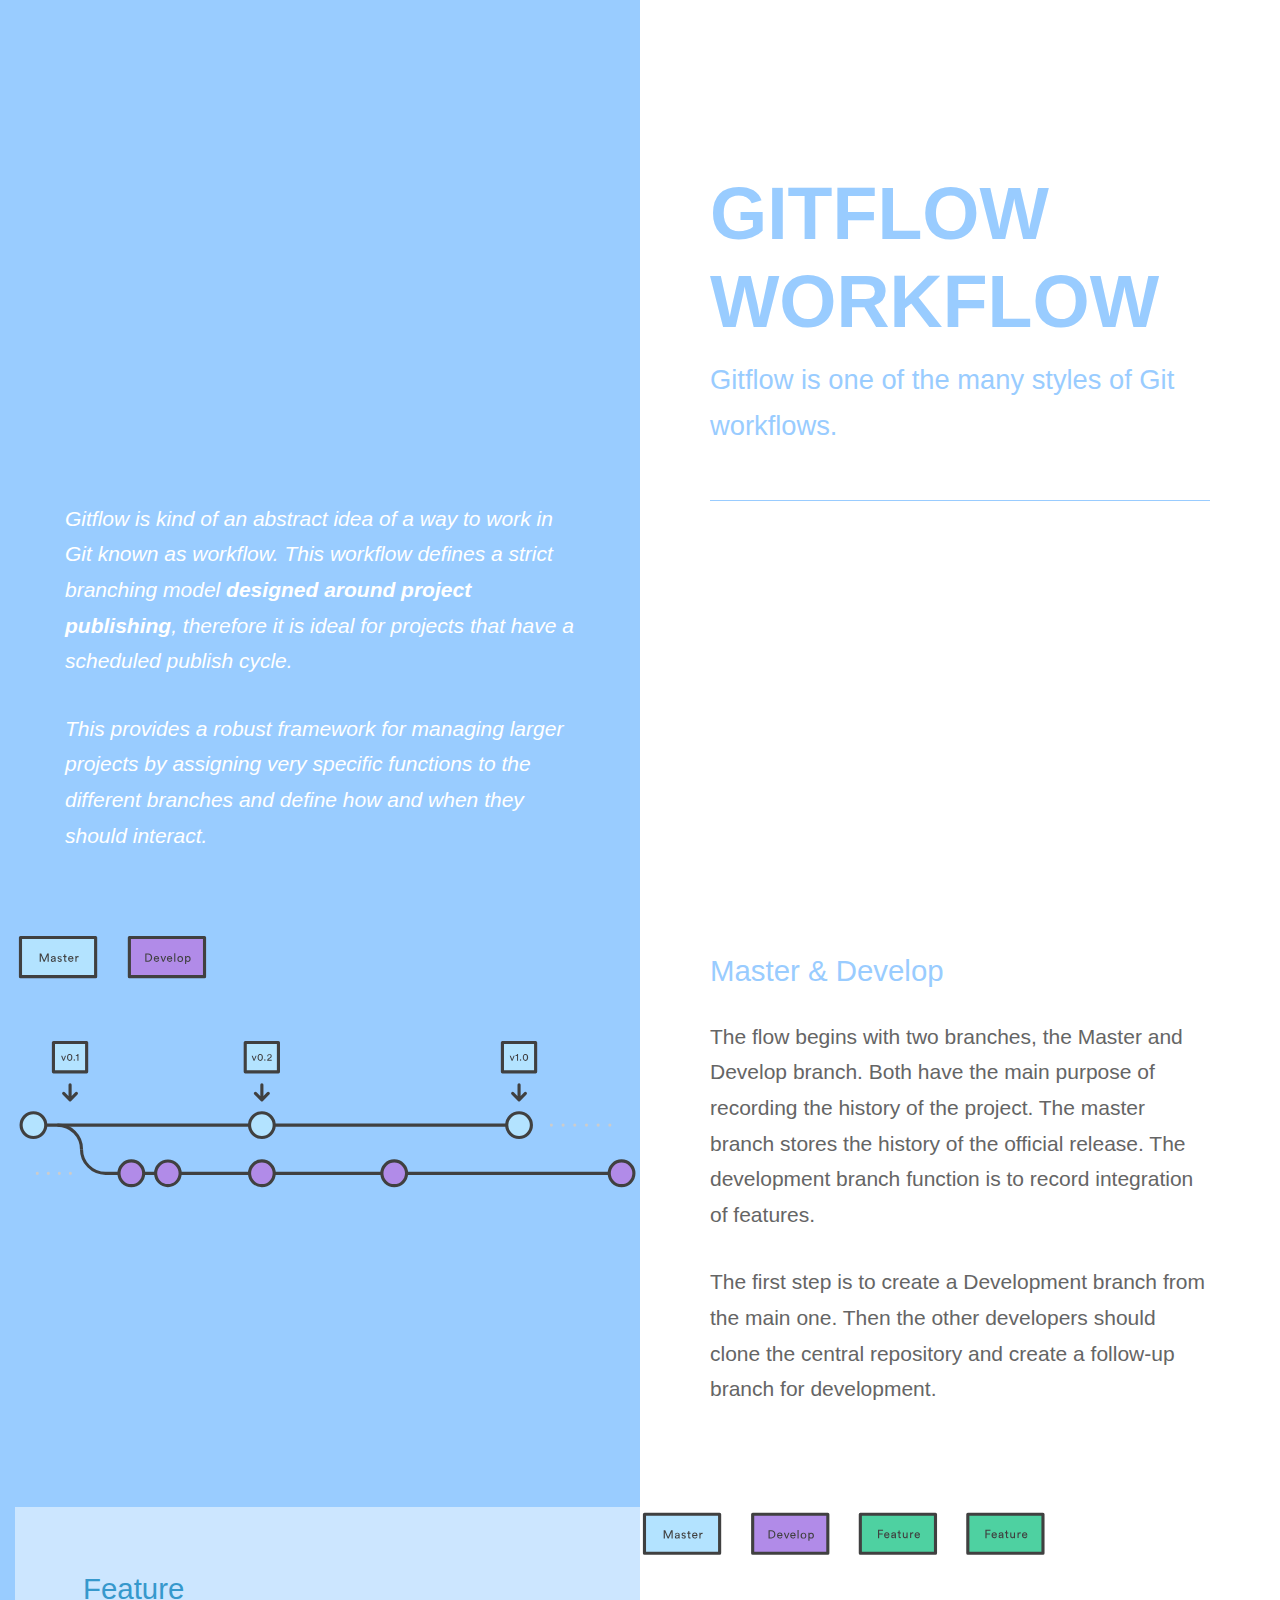
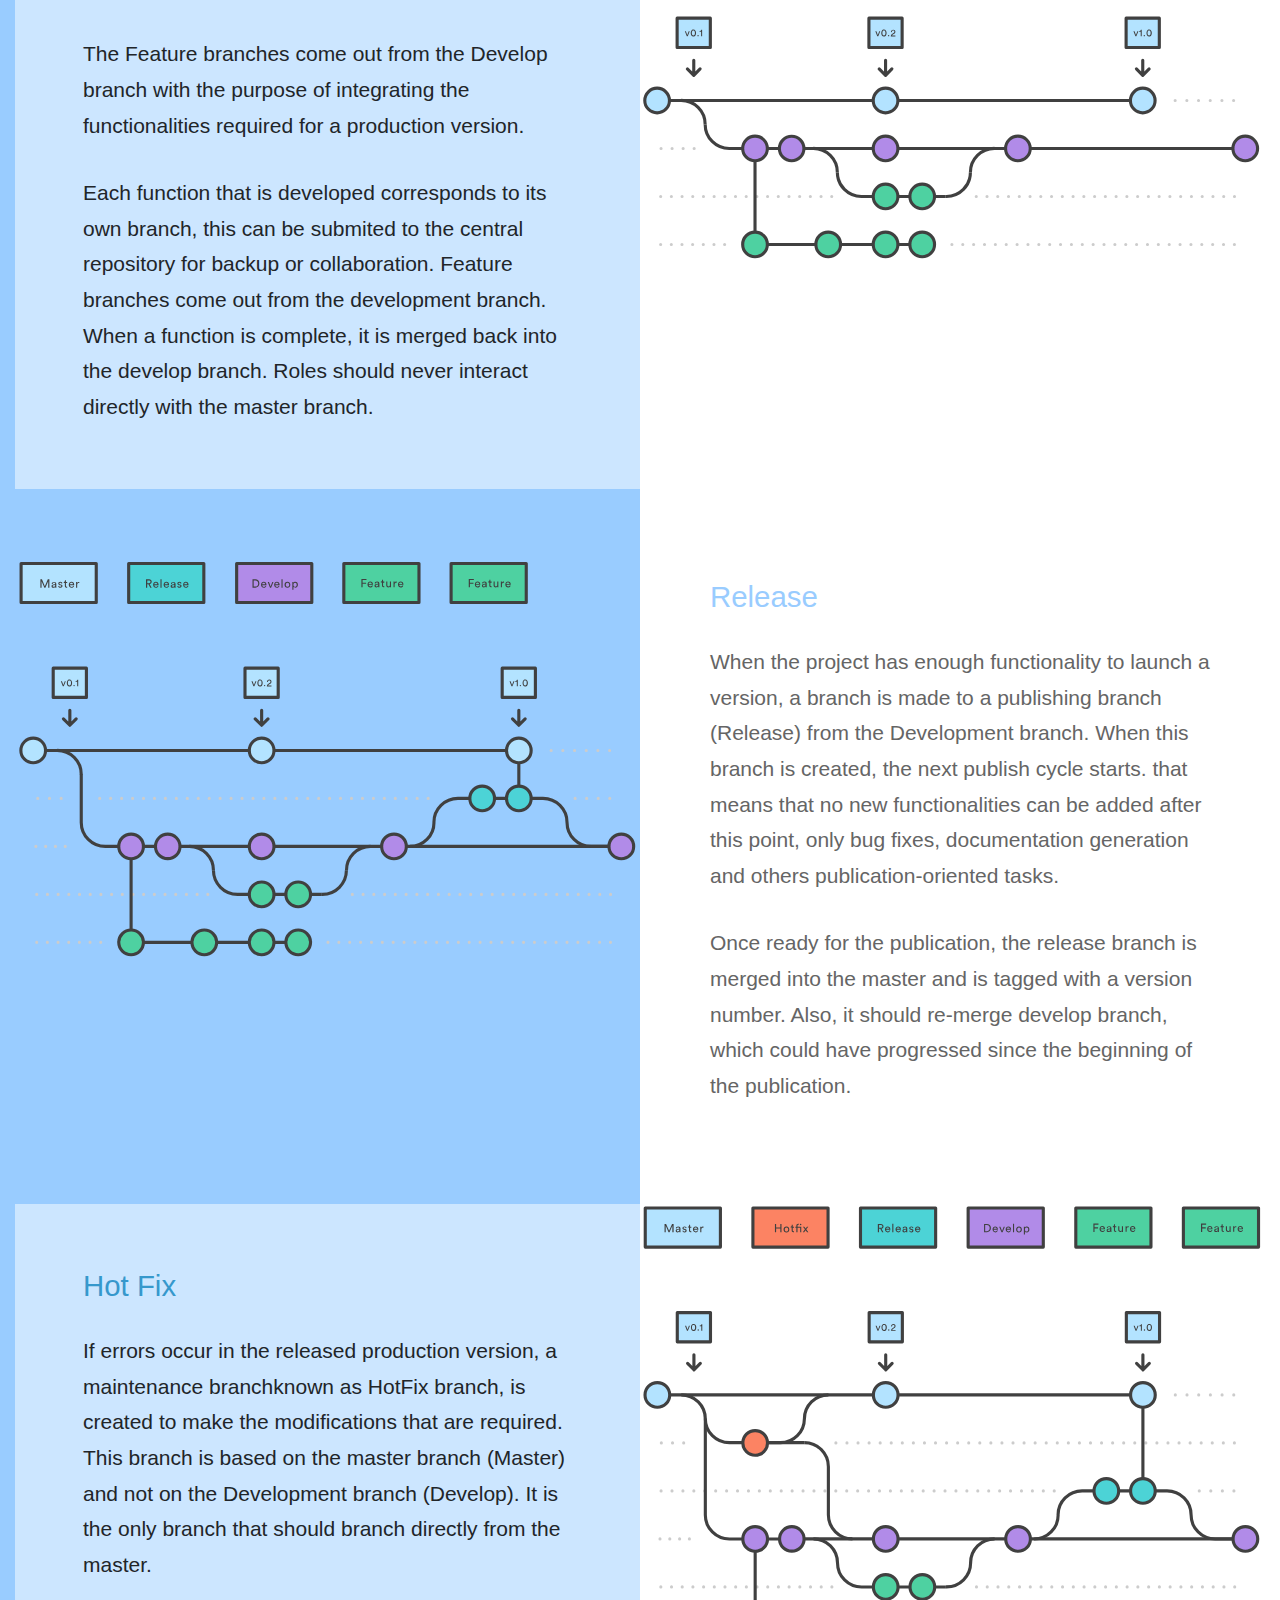
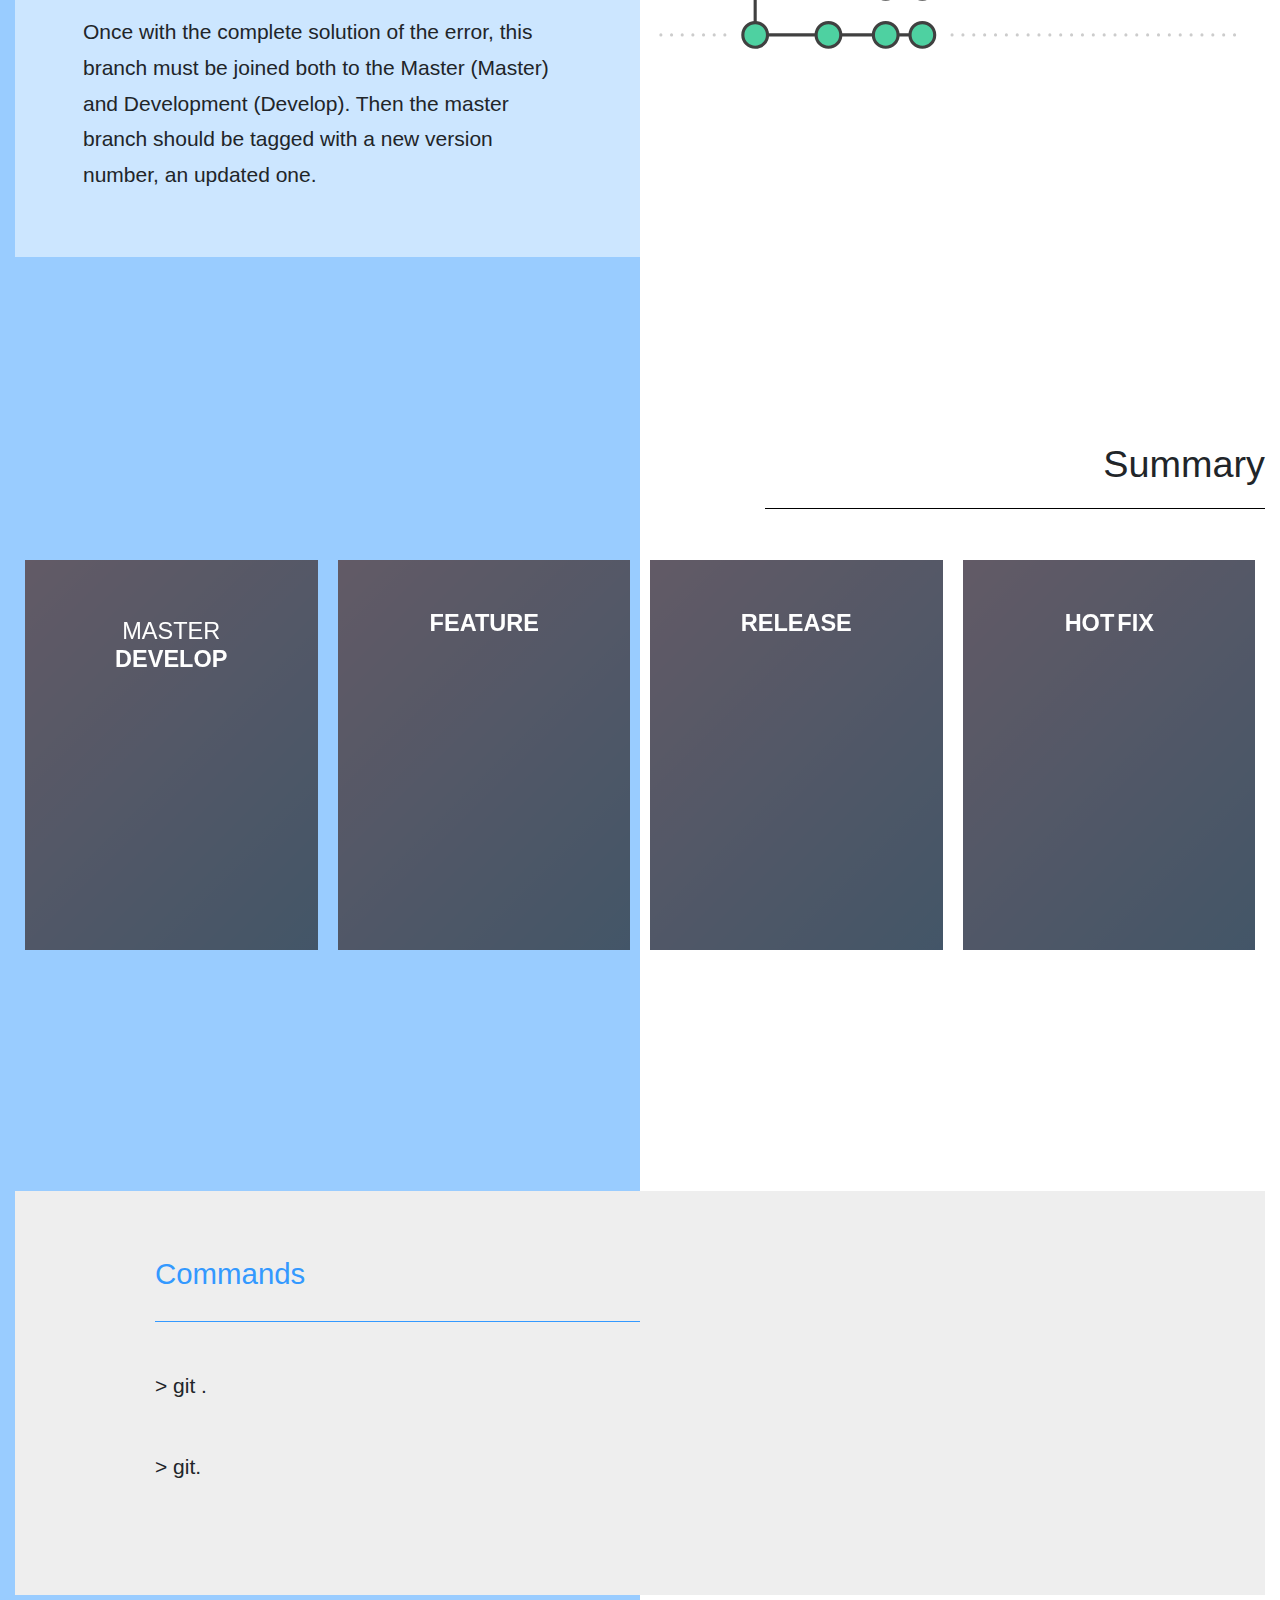
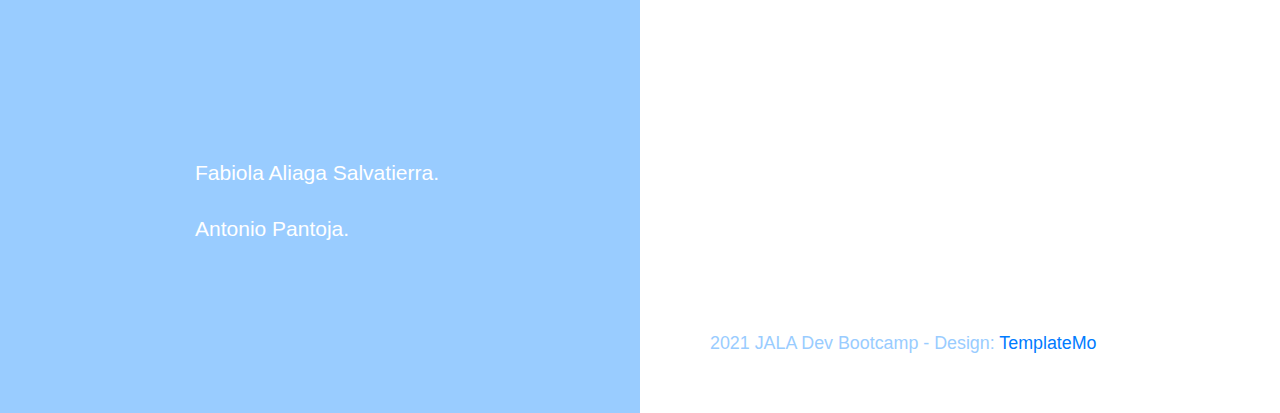
==== commit 3db82b14: "Index Translation to English completed" ====
--- a/index.html
+++ b/index.html
@@ -29,8 +29,8 @@
                     GitFlow Workflow
                   </h1>
                   <p class="tm-text-primary tm-site-description">
-                    Gitflow es uno de los muchos estilos de flujos de trabajo de Git.
-                  </p>
+                    Gitflow is one of the many styles of Git workflows.
+		  </p>
                 </div>
               </div>
             </div>
@@ -45,19 +45,17 @@
             <div class="col-md-6">
               <div class="tm-section-text-container">
                 <i class="tm-text-white">
+                  <p class="mb-4">
+                    Gitflow is kind of an abstract idea of a way to work in Git known as workflow. 
+		    This workflow defines a strict branching model <b>designed 
+		    around project publishing</b>, therefore it is ideal for projects
+		    that have a scheduled publish cycle.
+                  </p>
                   <p class="mb-0">
-                    Gitflow es una especie de idea abstracta de un flujo de trabajo de Git.
-                    Este flujo de trabajo define un modelo 
-                    estricto de <b>ramificación diseñado alrededor de la 
-                    publicación del proyecto</b>, por lo tanto es ideal 
-                    para los proyectos que tienen un ciclo de publicación programado. 
-                    
-                  </p>
-                  <p>
-                    Proporciona un marco sólido 
-                    para gestionar proyectos grandes asignando funciones muy específicas a 
-                    las diferentes ramas y define cómo y cuándo deben interactuar
-                  </p>
+                    This provides a robust framework for managing larger projects by 
+		    assigning very specific functions to the different branches 
+		    and define how and when they should interact.                   
+		  </p>
                 </i>
               </div>
             </div>
@@ -83,16 +81,17 @@
                 </h2>
                 <div class="tm-text-gray">
                   <p class="mb-4">
-                    El flujo comienza con dos ramas, la rama Maestra (Master) y la rama de Desarrollo (Develop).
-                    Ambas tienen el propósito principal de registrar el historial del proyecto.
-                    La rama maestra almacena el historial de la publicación oficial. La rama de desarrollo existe para
-                    registrar integración de otras funciones.
-                  </p>
+                    The flow begins with two branches, the Master 
+		    and Develop branch. Both have the main purpose of 
+		    recording the history of the project. The master branch 
+		    stores the history of the official release. The development 
+		    branch function is to record integration of features.
+		  </p>
                   <p class="mb-0">
-                    El primer paso es crear una rama de Desarrollo a partir de la principal.
-                    Luego, los otros desarrolladores deben clonar el repositorio 
-                    central y crear una rama de seguimiento para desarrollo.
-                  </p>
+                    The first step is to create a Development branch from the 
+		    main one. Then the other developers should clone the central 
+		    repository and create a follow-up branch for development.             
+		  </p>
                 </div>
               </div>
             </div>
@@ -110,17 +109,18 @@
                   Feature
                 </h2>
                 <p class="mb-4">
-                  Las ramas de Función (Feature) salen a partir de la rama de 
-                  Desarrollo con el propósito de integrar las funcionalidades 
-                  requeridas para una publicación.
-                </p>
+		  The Feature branches come out from the Develop branch 
+                  with the purpose of integrating the functionalities
+                  required for a production version.
+		</p>
                 <p class="mb-0">
-                  Cada función que se desarrolle corresponde a una rama propia, esta se puede 
-                  enviar al repositorio central como copia de seguridad o de colaboración. 
-                  Las ramas de función se ramifican a partir de la rama de desarrollo. 
-                  Cuando una función está completa, se vuelve a fusionar en la de desarrollo. 
-                  Las funciones nunca deben interactuar directamente con la maestra.
-                </p>
+                  
+		  Each function that is developed corresponds to its own branch, this can be
+                  submited to the central repository for backup or collaboration.
+		  Feature branches come out from the development branch.
+                  When a function is complete, it is merged back into the develop branch.
+                  Roles should never interact directly with the master branch.
+		</p>
               </div>
             </div>
             <div
@@ -154,18 +154,18 @@
                 </h2>
                 <div class="tm-text-gray">
                   <p class="mb-4">
-                    Cuando ya se tienen las funcionalidades suficientes para lanzar una versión,
-                    se realiza una ramificación a una rama de publicación a partir de la de Desarrollo.
-                    Cuando se crea esta rama se inicia el siguiente ciclo de publicación. eso quiere decir
-                    que no pueden añadirse nuevas funcionalidades luego de este punto, solo las soluciones de errores, la generación de documentación y otras 
-                    tareas orientadas a la publicación.
-                  </p>
+		    When the project has enough functionality to launch a version,
+                    a branch is made to a publishing branch (Release) from the Development branch.
+                    When this branch is created, the next publish cycle starts. that means
+                    that no new functionalities can be added after this point, only bug fixes, documentation generation and others
+                    publication-oriented tasks.
+		  </p>
                   <p class="mb-0">
-                    Una vez que lista para el lanzamiento, la rama de publicación se fusiona en la maestra 
-                    y se etiqueta con un número de versión. Además, debería volver a fusionarse 
-                    en la de desarrollo, que podría haber progresado desde que se inició la 
-                    publicación.
-                  </p>
+		    Once ready for the publication, the release branch is merged into the master
+                    and is tagged with a version number. Also, it should re-merge
+                    develop branch, which could have progressed since the beginning of the
+                    publication.
+		  </p>
                 </div>
               </div>
             </div>
@@ -183,16 +183,15 @@
                   Hot Fix
                 </h2>
                 <p class="mb-4">
-                  Si ocurren errores en la versión publicada de producción, una rama de mantenimiento o
-                  "corrección" (HotFix) se crea para realizar las modificaciones que se requieran.
-                  Esta rama se basa en la rama maestra (Master) y no así en la de Desarrollo (Develop).
-                  Es la única rama que debería bifurcarse directamente a partir de la maestra.
-                </p>
+		  If errors occur in the released production version, a maintenance branchknown as
+                  HotFix branch, is created to make the modifications that are required.
+                  This branch is based on the master branch (Master) and not on the Development branch (Develop).
+                  It is the only branch that should branch directly from the master.                 </p>
                 <p class="mb-0">
-                  Una vez con la solución completa del error, esta rama se debe unir tanto a la 
-                  maestra (Master) como a la de Desarrollo (Develop) o la rama de publicación actual.
-                  Luego la rama maestra debería etiquetarse con un nuevo número de versión, uno actualizado.
-                </p>
+                  Once with the complete solution of the error, this branch must be joined both to the
+                  Master (Master) and Development (Develop). 
+                  Then the master branch should be tagged with a new version number, an updated one.
+		</p>
               </div>
             </div>
             <div
@@ -213,7 +212,7 @@
         <div class="container-fluid">
           <div class="row">
             <div class="col-12 tm-section-title-mb tm-gallery-title-col">
-              <h2 class="tm-section-title-2">Resumen</h2>
+              <h2 class="tm-section-title-2">Summary</h2>
               <hr class="tm-section-title-underline" />
             </div>
 
@@ -227,7 +226,7 @@
                   />
                   <figcaption>
                     <h2>Master <span>Develop</span></h2>
-                    <p>Registro histórico del proyecto.</p>
+                    <p>Historical record of the project.</p>
                     <a href="#">View more</a>
                   </figcaption>
                 </figure>
@@ -239,7 +238,7 @@
                   />
                   <figcaption>
                     <h2><span>Feature</span></h2>
-                    <p>Flujo que añade funcionalidad.</p>
+                    <p>Flow that adds functionality.</p>
                     <a href="page-2.html">View more</a>
                   </figcaption>
                 </figure>
@@ -251,7 +250,7 @@
                   />
                   <figcaption>
                     <h2><span>Release</span></h2>
-                    <p>Lanzamiento de funcionalidad finalizada.</p>
+                    <p>Release of completed feature.</p>
                     <a href="#">View more</a>
                   </figcaption>
                 </figure>
@@ -263,7 +262,7 @@
                   />
                   <figcaption>
                     <h2><span>Hot Fix</span></h2>
-                    <p>Correcciones rápidas de errores.</p>
+                    <p>Quick bug fixes.</p>
                     <a href="#">View more</a>
                   </figcaption>
                 </figure>
@@ -286,7 +285,7 @@
             <div class="col-12">
               <div class="tm-section-text-container-7 tm-bg-dark-gray">
                 <h2 class="tm-section-title-mb tm-text-primary-bright">
-                  COMANDOS
+                  Commands
                 </h2>
                 <hr
                   class="tm-hr-mb tm-hr-primary-bright tm-section-underline ml-0"
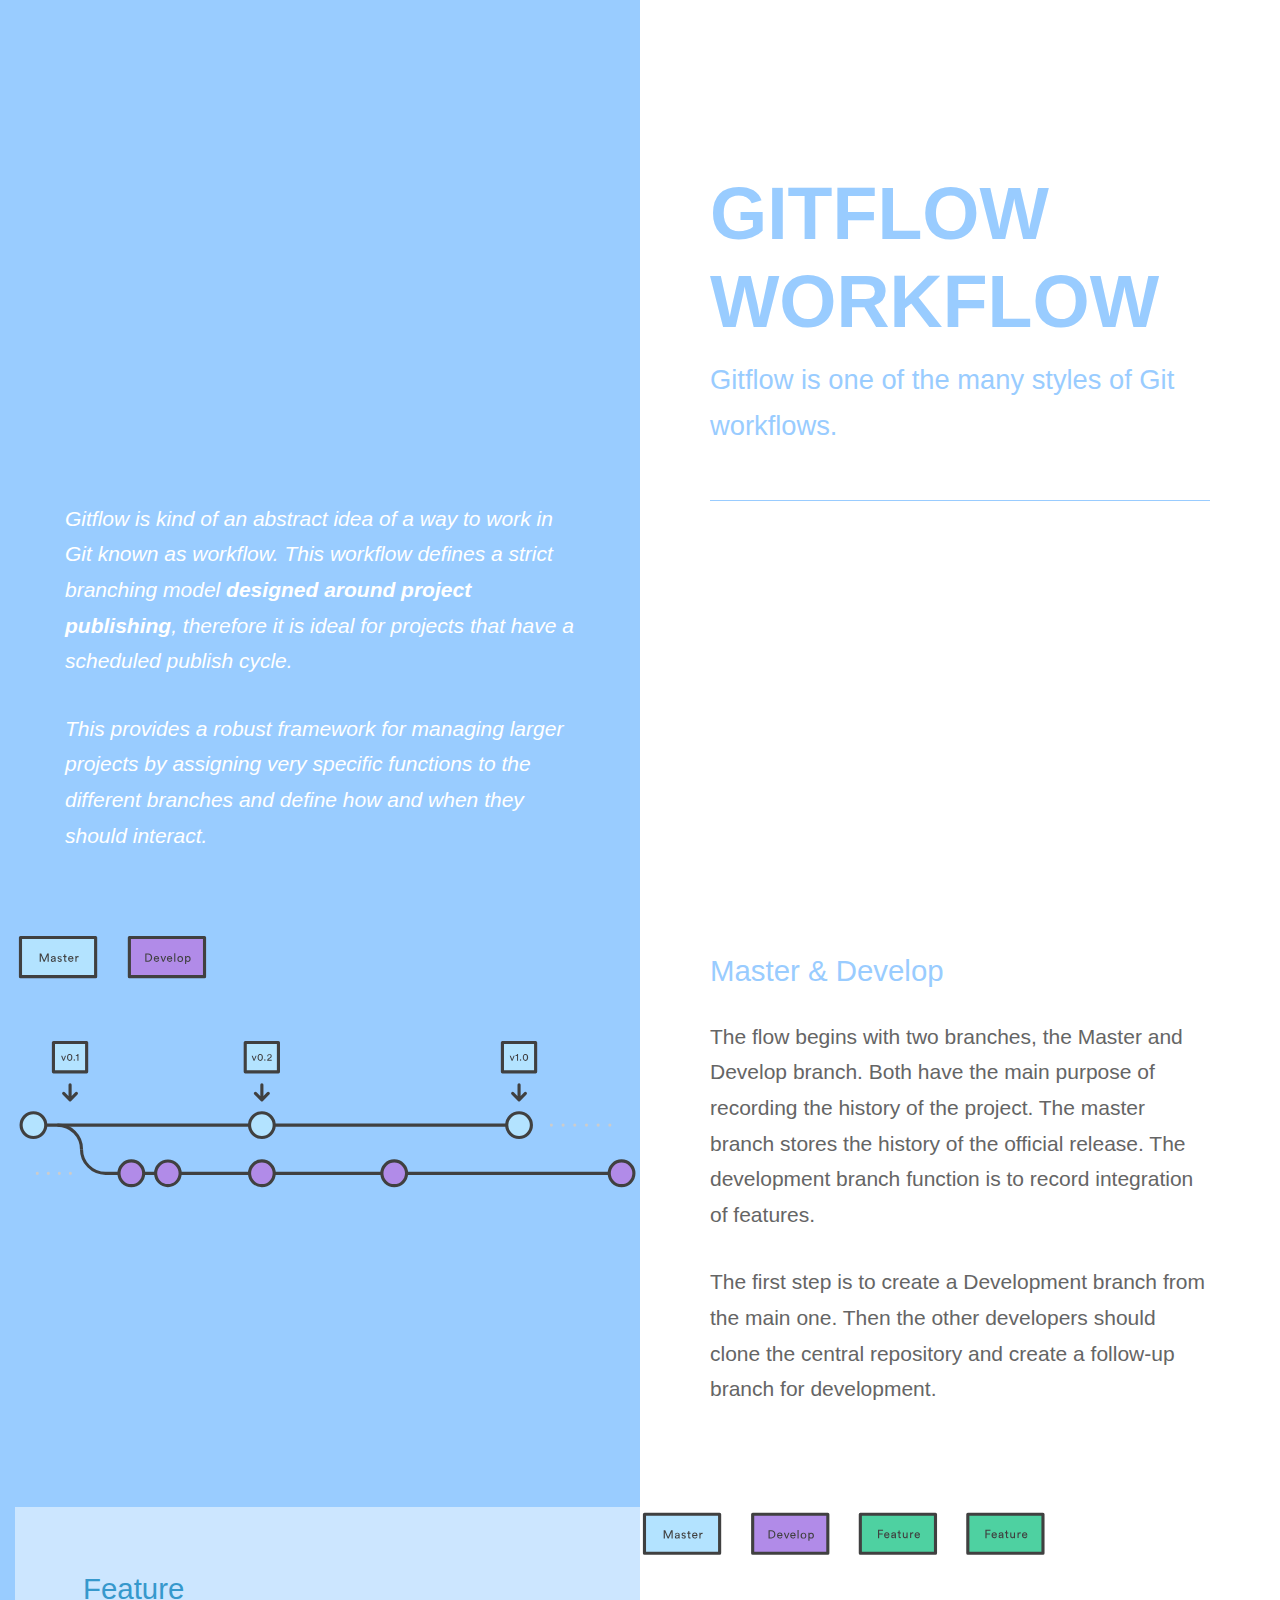
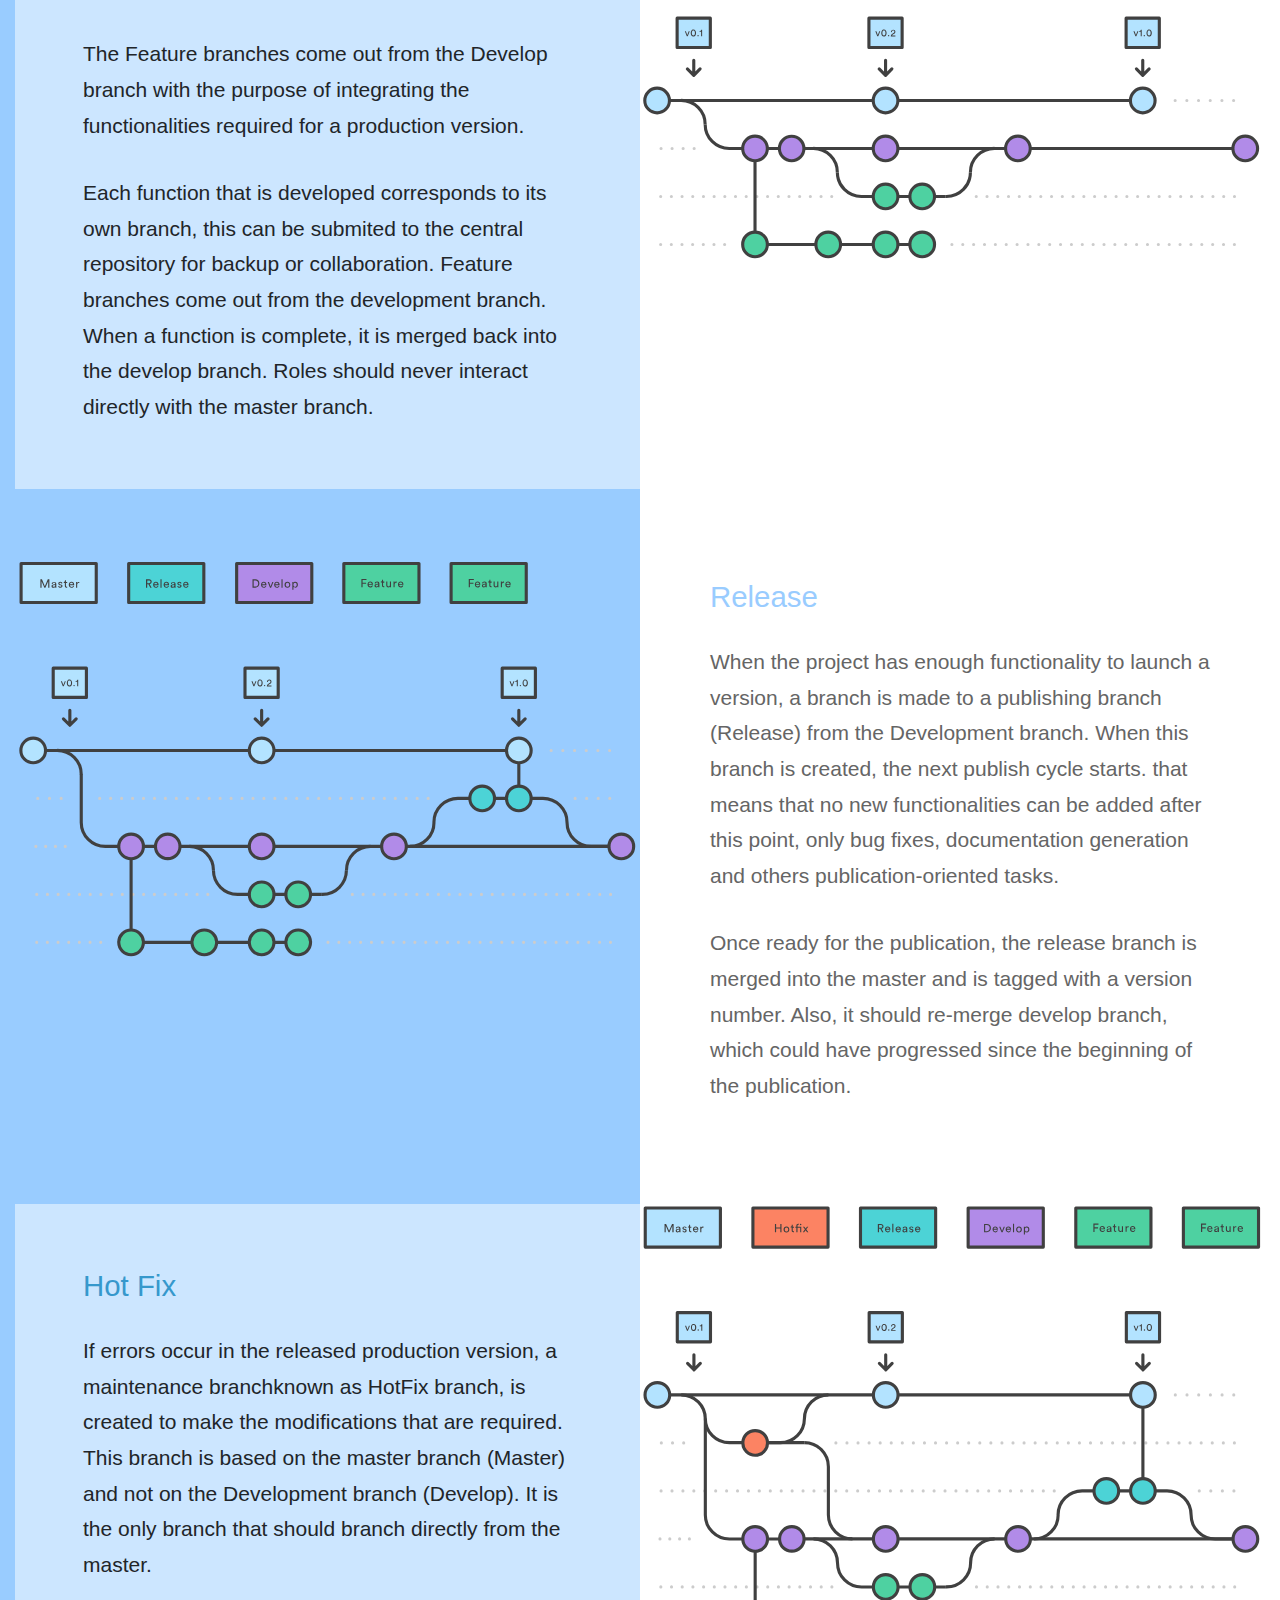
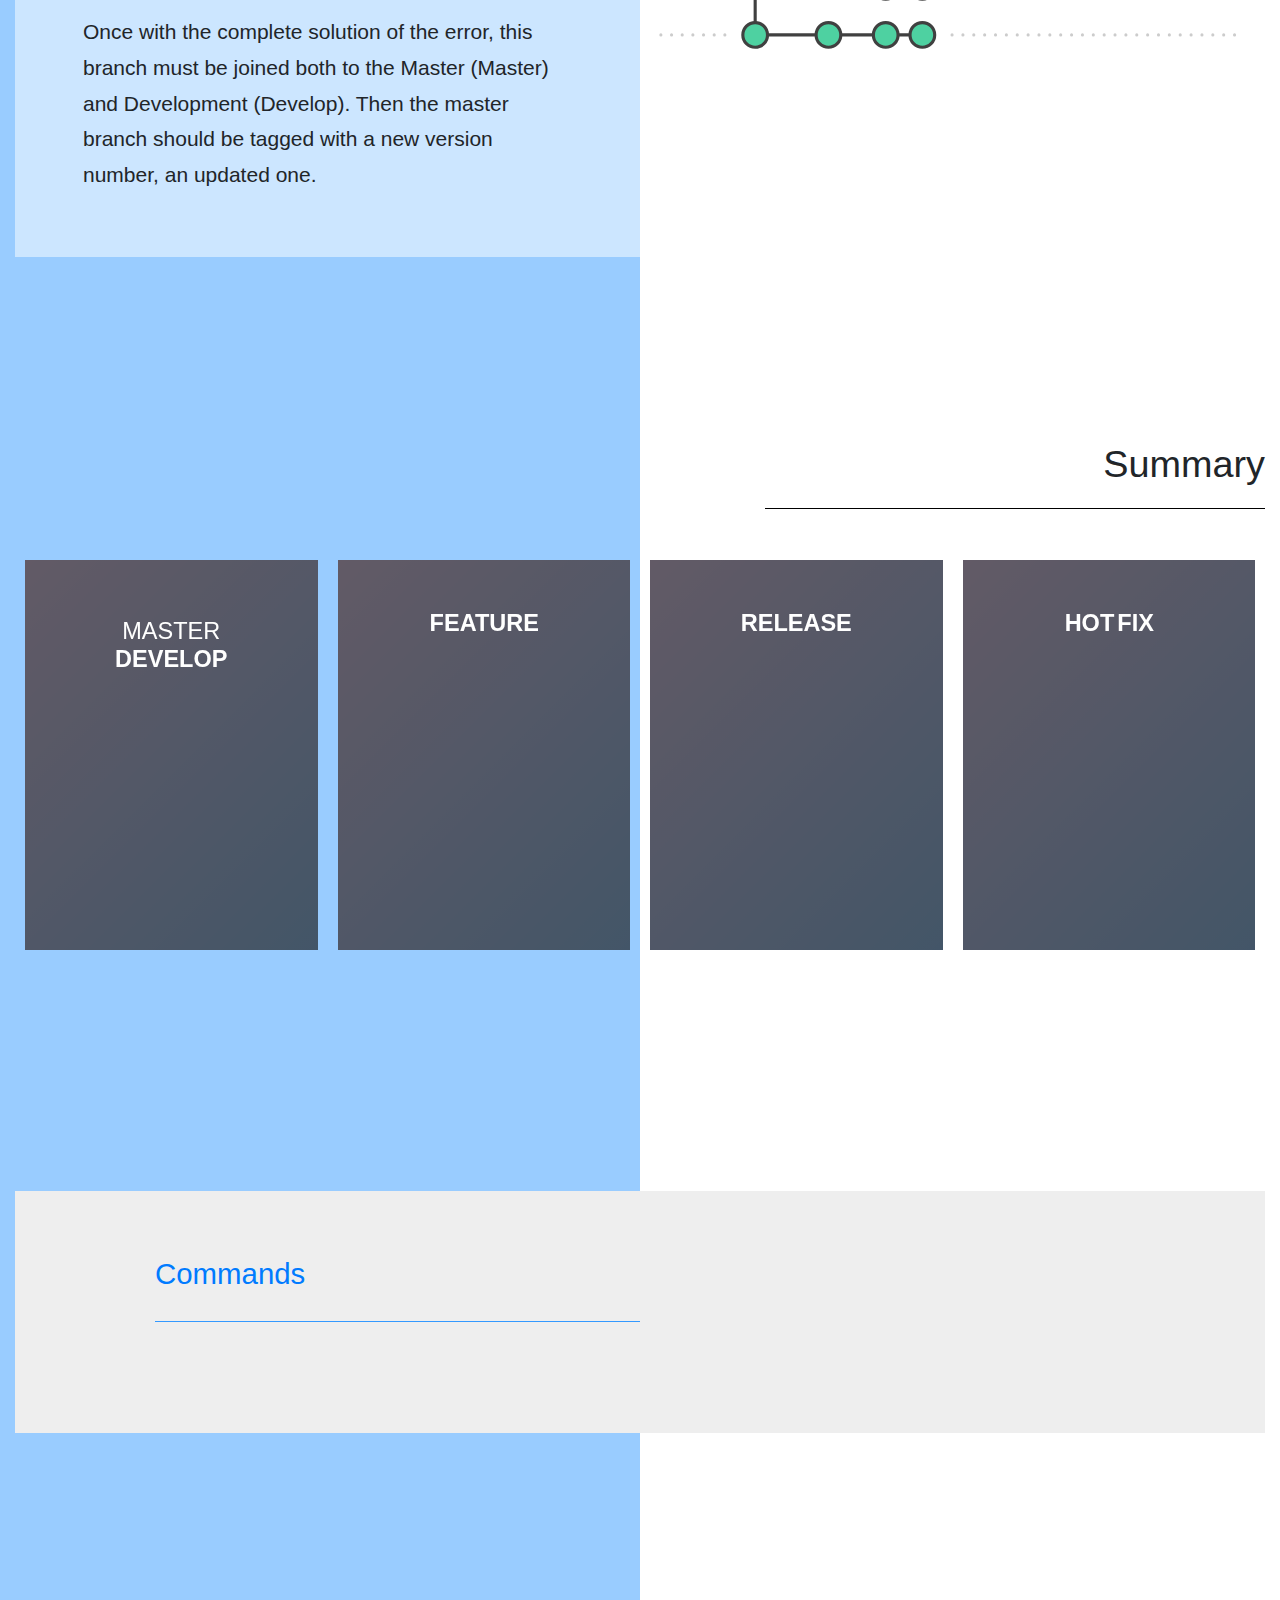
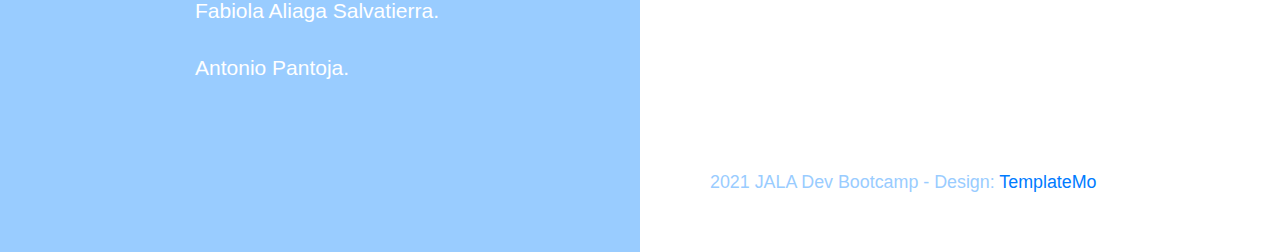
==== commit 807b7134: "Links between pages" ====
--- a/index.html
+++ b/index.html
@@ -285,17 +285,11 @@
             <div class="col-12">
               <div class="tm-section-text-container-7 tm-bg-dark-gray">
                 <h2 class="tm-section-title-mb tm-text-primary-bright">
-                  Commands
+		  <a href="./commands.html">Commands</a>
                 </h2>
                 <hr
                   class="tm-hr-mb tm-hr-primary-bright tm-section-underline ml-0"
                 />
-                <p class="tm-p-mb">
-                  > git .
-                </p>
-                <p class="tm-p-mb">
-                  > git.
-                </p>
               </div>
             </div>
           </div>
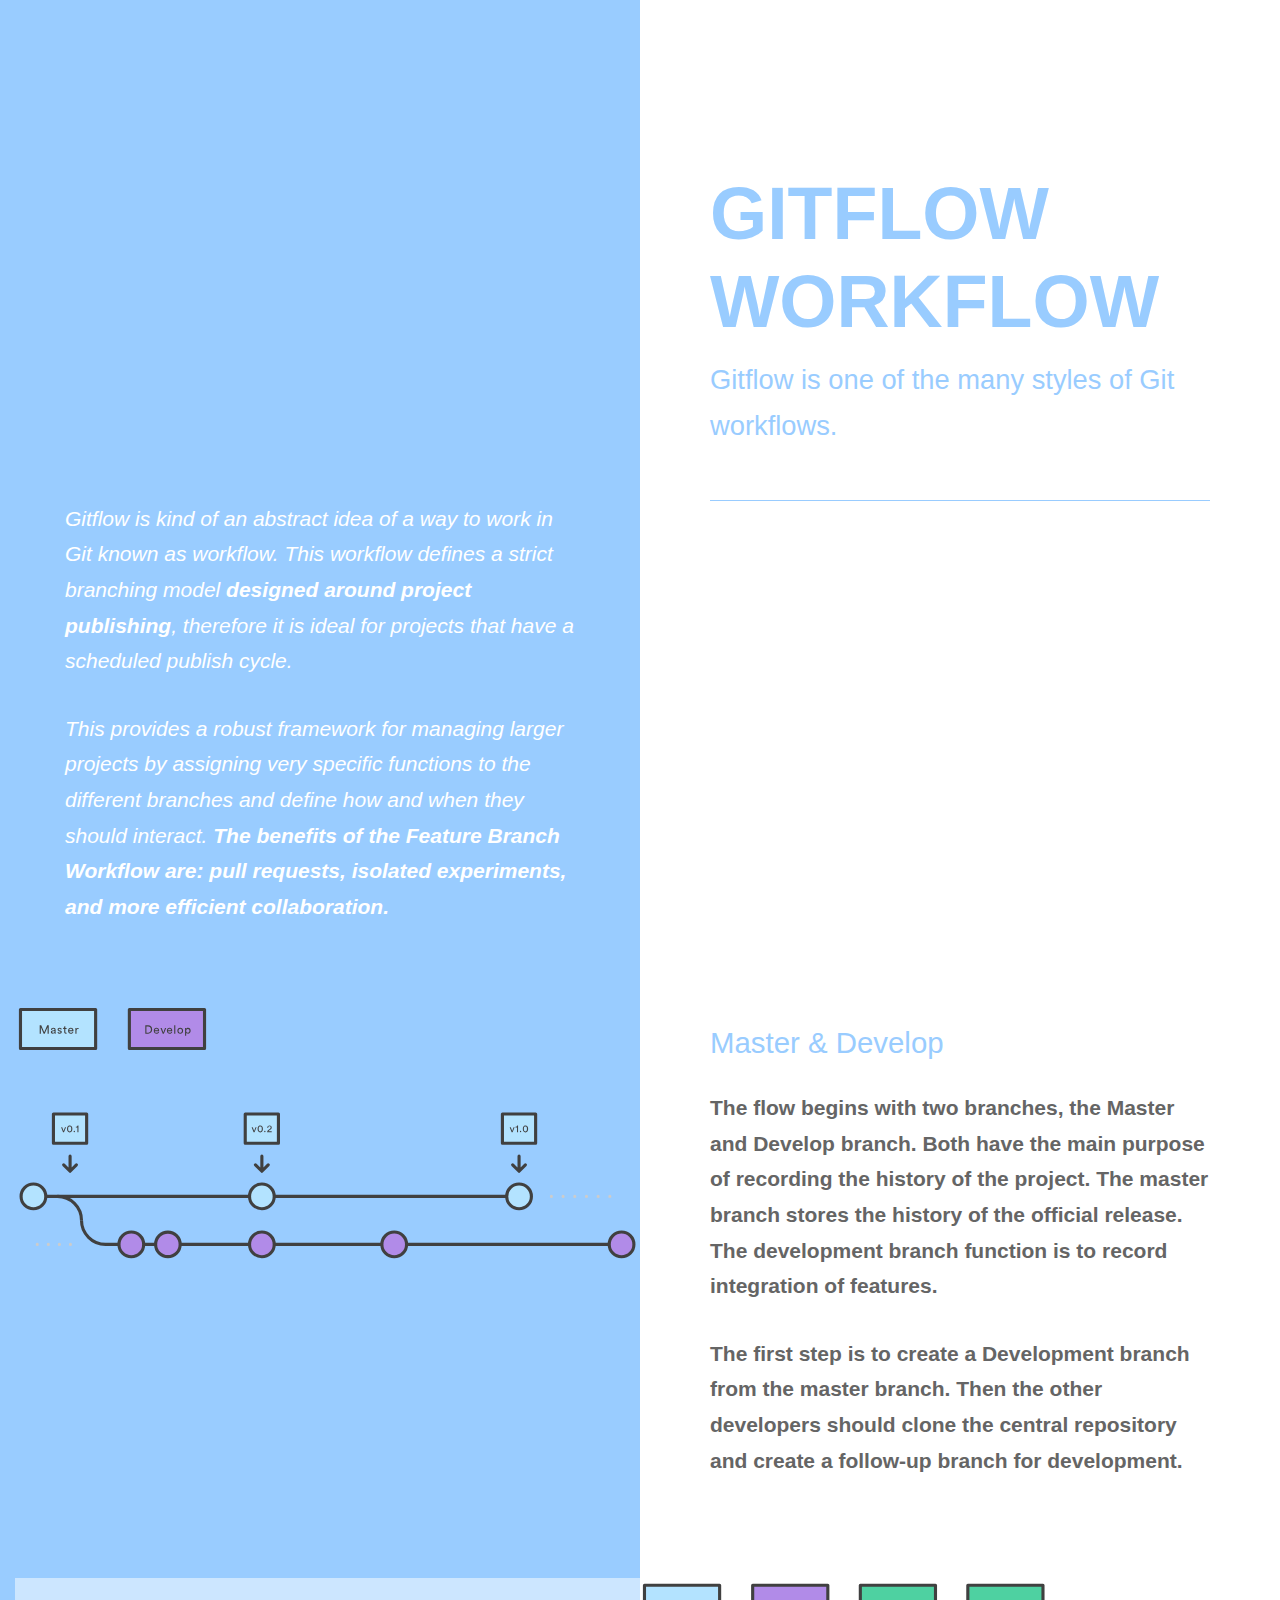
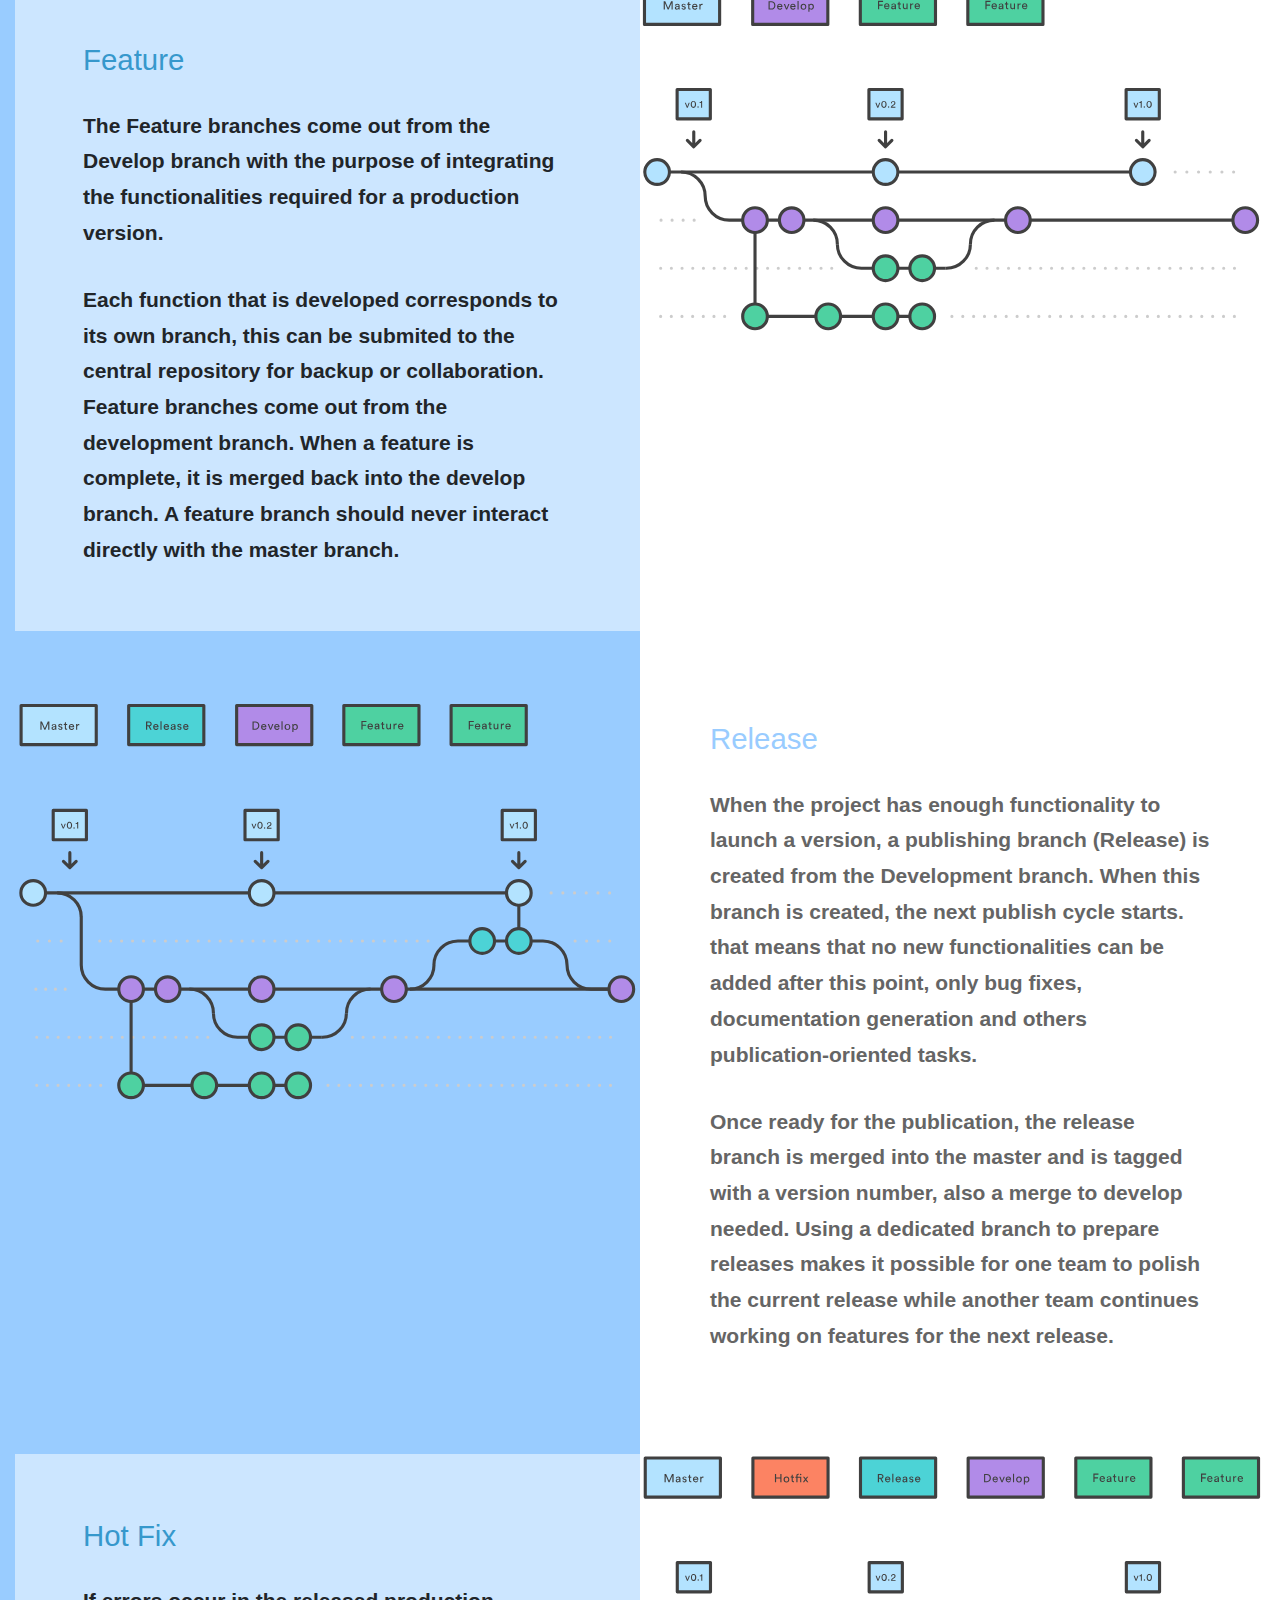
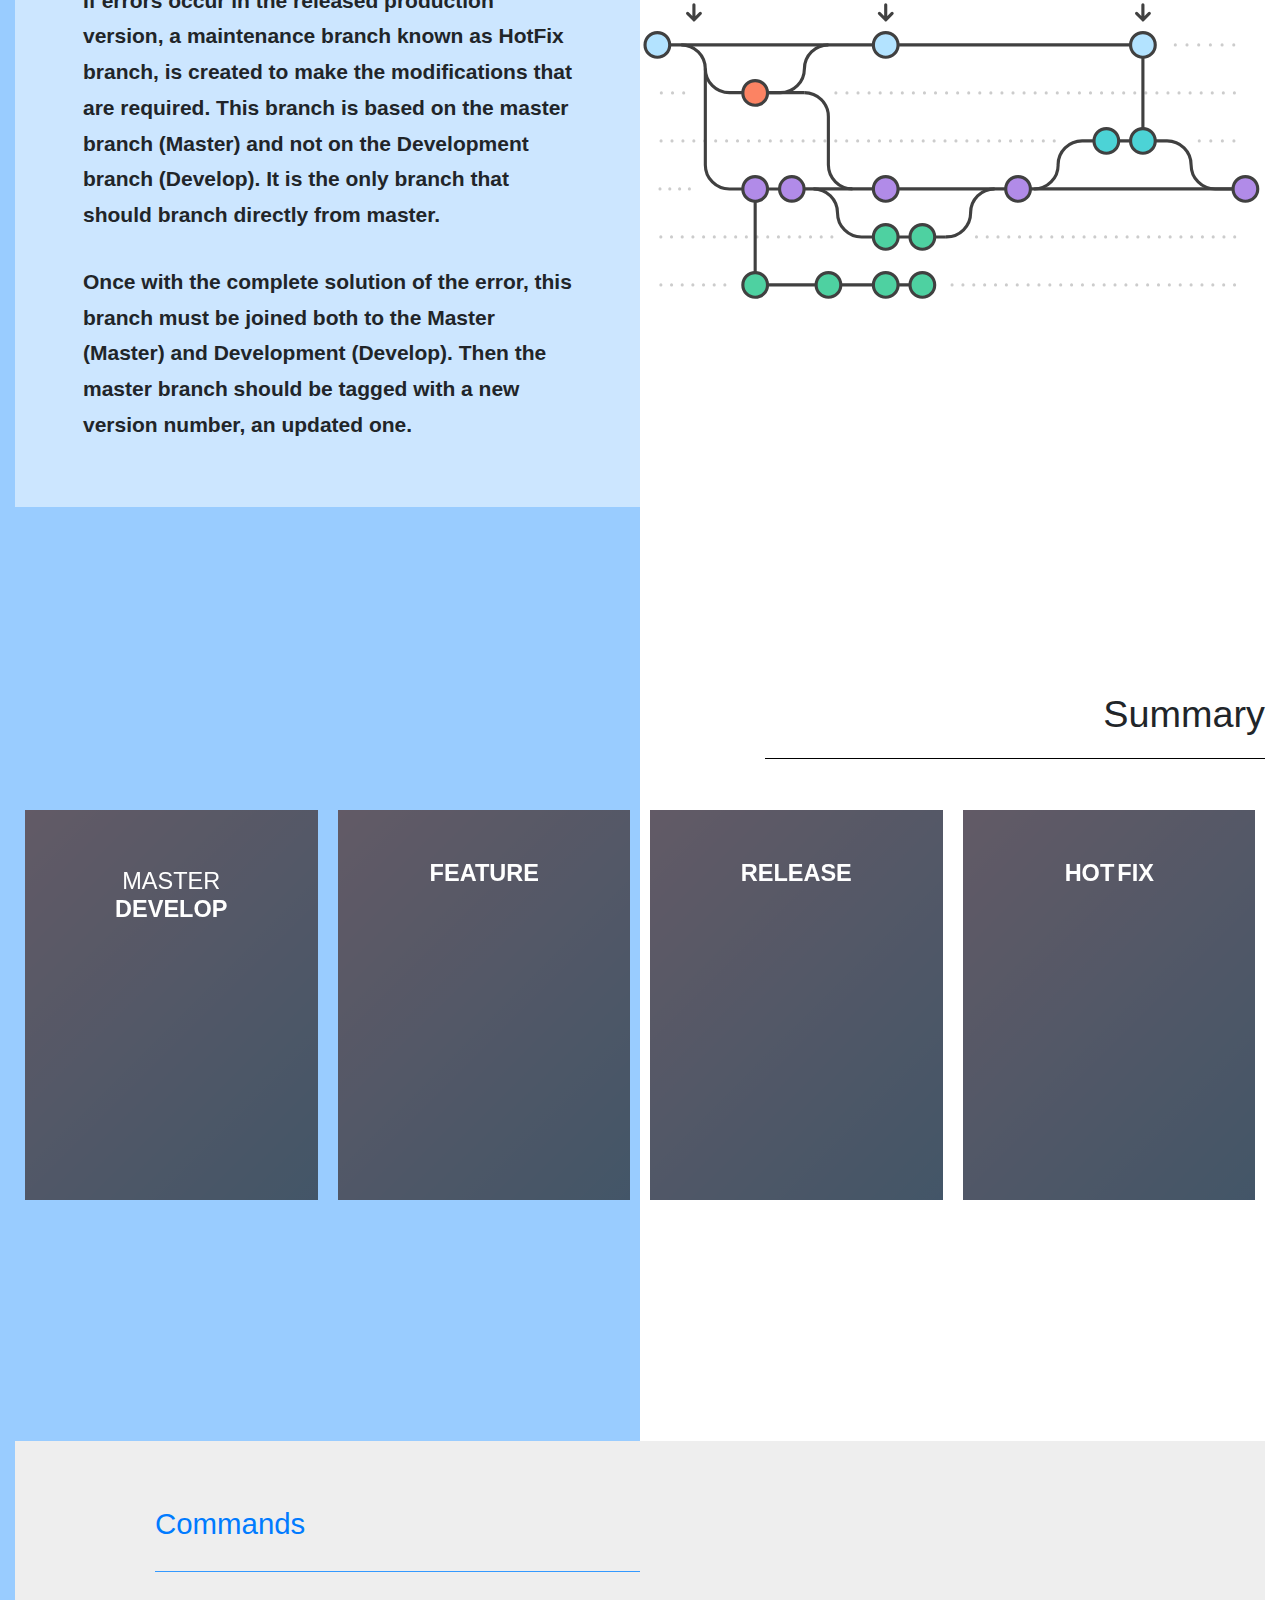
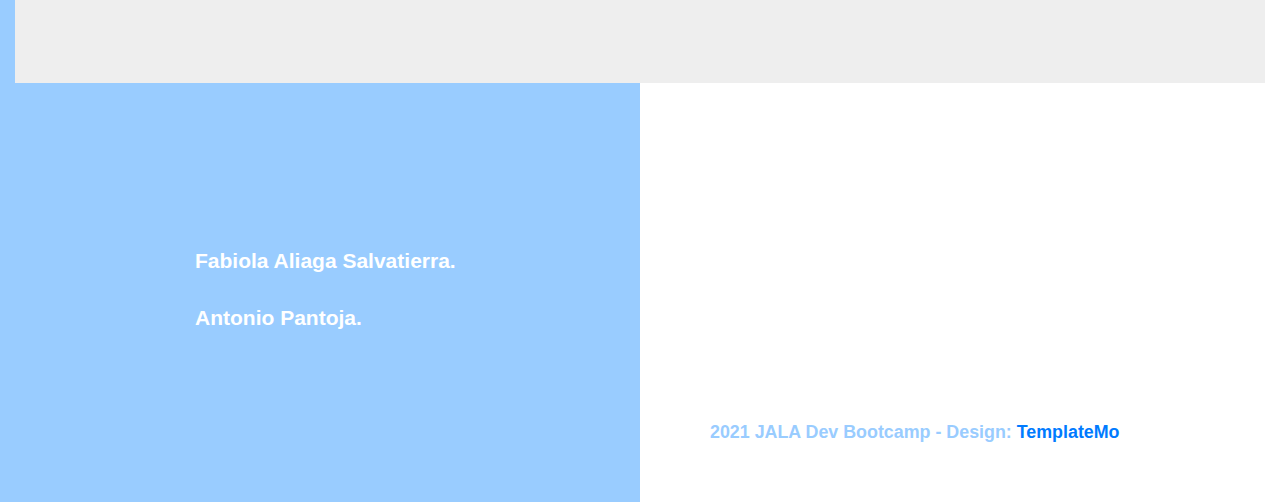
==== commit 57ec2d53: "Some aditions" ====
--- a/index.html
+++ b/index.html
@@ -54,7 +54,9 @@
                   <p class="mb-0">
                     This provides a robust framework for managing larger projects by 
 		    assigning very specific functions to the different branches 
-		    and define how and when they should interact.                   
+		    and define how and when they should interact. <b>
+        The benefits of the Feature Branch Workflow are: 
+        pull requests, isolated experiments, and more efficient collaboration.                   
 		  </p>
                 </i>
               </div>
@@ -89,7 +91,7 @@
 		  </p>
                   <p class="mb-0">
                     The first step is to create a Development branch from the 
-		    main one. Then the other developers should clone the central 
+		    master branch. Then the other developers should clone the central 
 		    repository and create a follow-up branch for development.             
 		  </p>
                 </div>
@@ -118,8 +120,8 @@
 		  Each function that is developed corresponds to its own branch, this can be
                   submited to the central repository for backup or collaboration.
 		  Feature branches come out from the development branch.
-                  When a function is complete, it is merged back into the develop branch.
-                  Roles should never interact directly with the master branch.
+                  When a feature is complete, it is merged back into the develop branch.
+                  A feature branch should never interact directly with the master branch.
 		</p>
               </div>
             </div>
@@ -155,16 +157,19 @@
                 <div class="tm-text-gray">
                   <p class="mb-4">
 		    When the project has enough functionality to launch a version,
-                    a branch is made to a publishing branch (Release) from the Development branch.
+                    a publishing branch (Release) is created from the Development branch.
                     When this branch is created, the next publish cycle starts. that means
                     that no new functionalities can be added after this point, only bug fixes, documentation generation and others
                     publication-oriented tasks.
 		  </p>
                   <p class="mb-0">
 		    Once ready for the publication, the release branch is merged into the master
-                    and is tagged with a version number. Also, it should re-merge
-                    develop branch, which could have progressed since the beginning of the
-                    publication.
+                    and is tagged with a version number, also a merge to develop needed. 
+                    
+                    Using a dedicated branch to prepare releases makes it possible for 
+                    one team to polish the current release while another team continues working 
+                    on features for the next release.
+
 		  </p>
                 </div>
               </div>
@@ -183,10 +188,10 @@
                   Hot Fix
                 </h2>
                 <p class="mb-4">
-		  If errors occur in the released production version, a maintenance branchknown as
+		  If errors occur in the released production version, a maintenance branch known as
                   HotFix branch, is created to make the modifications that are required.
                   This branch is based on the master branch (Master) and not on the Development branch (Develop).
-                  It is the only branch that should branch directly from the master.                 </p>
+                  It is the only branch that should branch directly from master.                 </p>
                 <p class="mb-0">
                   Once with the complete solution of the error, this branch must be joined both to the
                   Master (Master) and Development (Develop). 
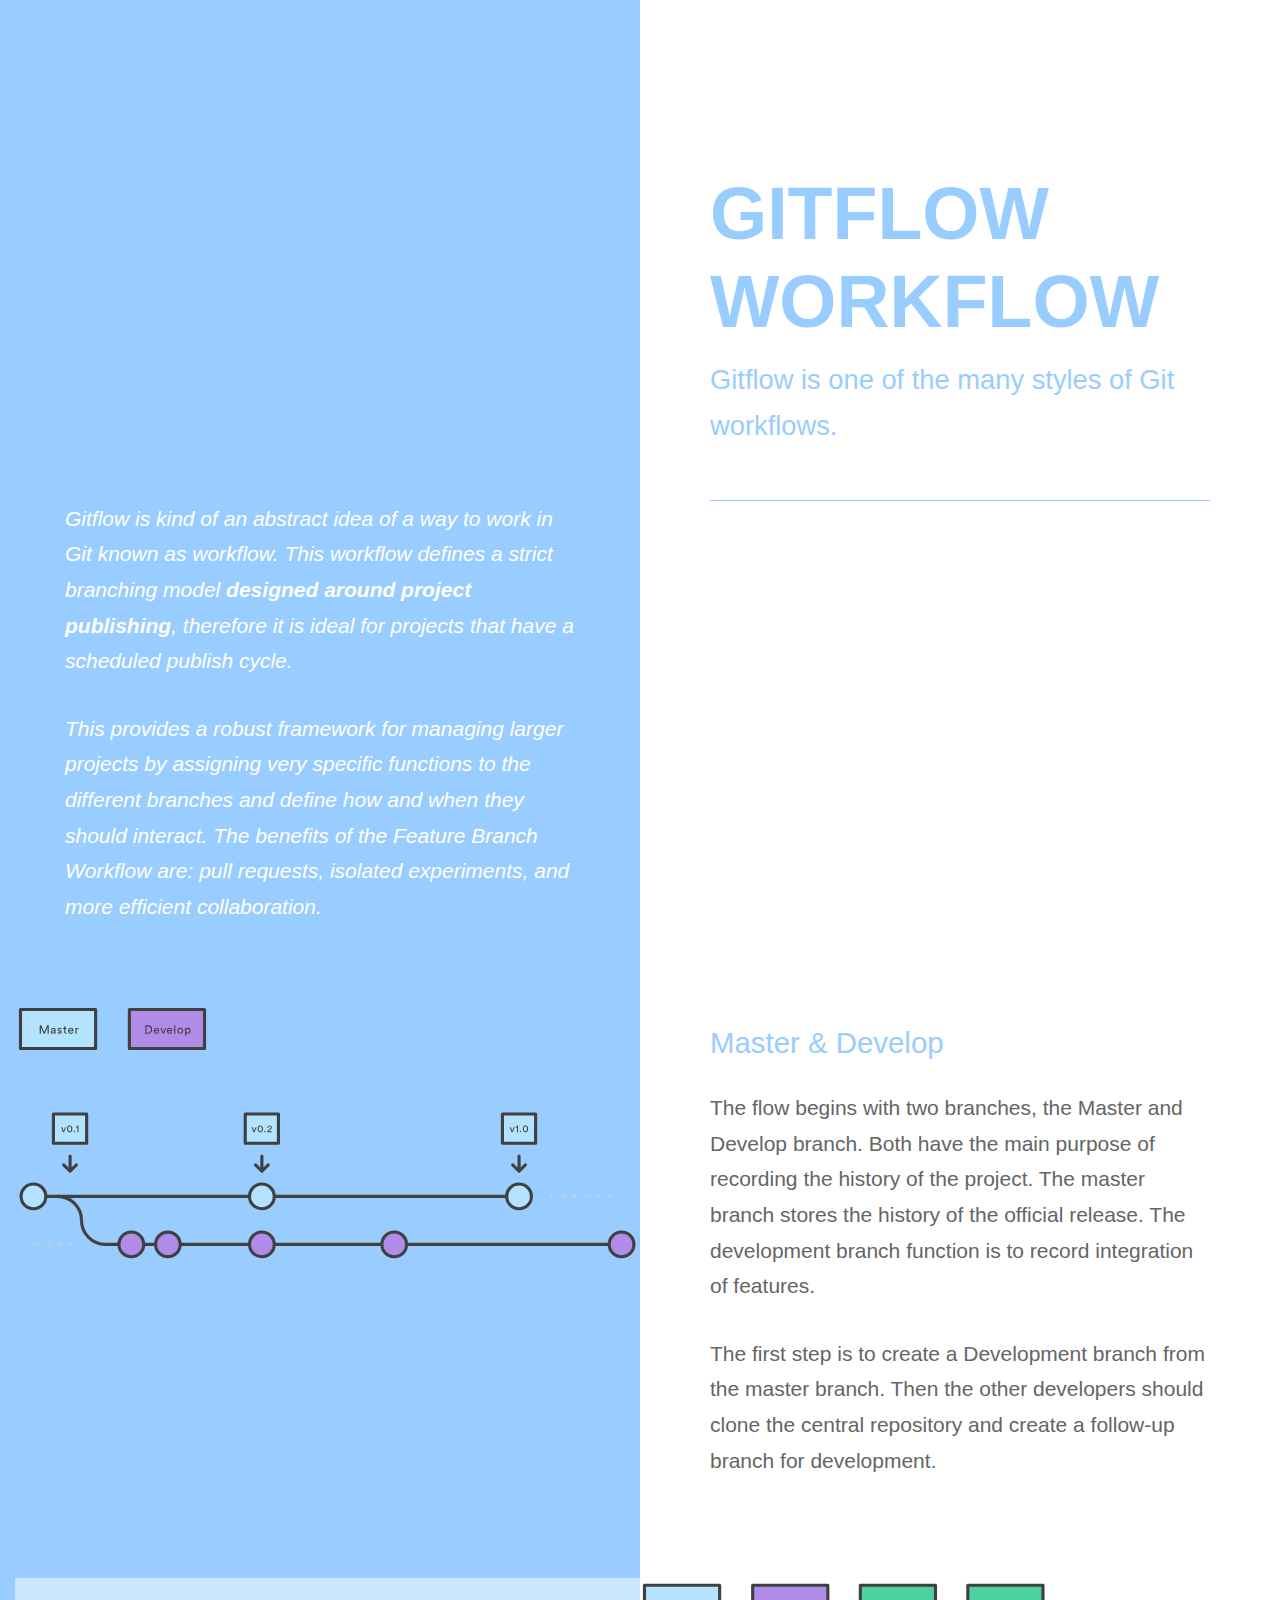
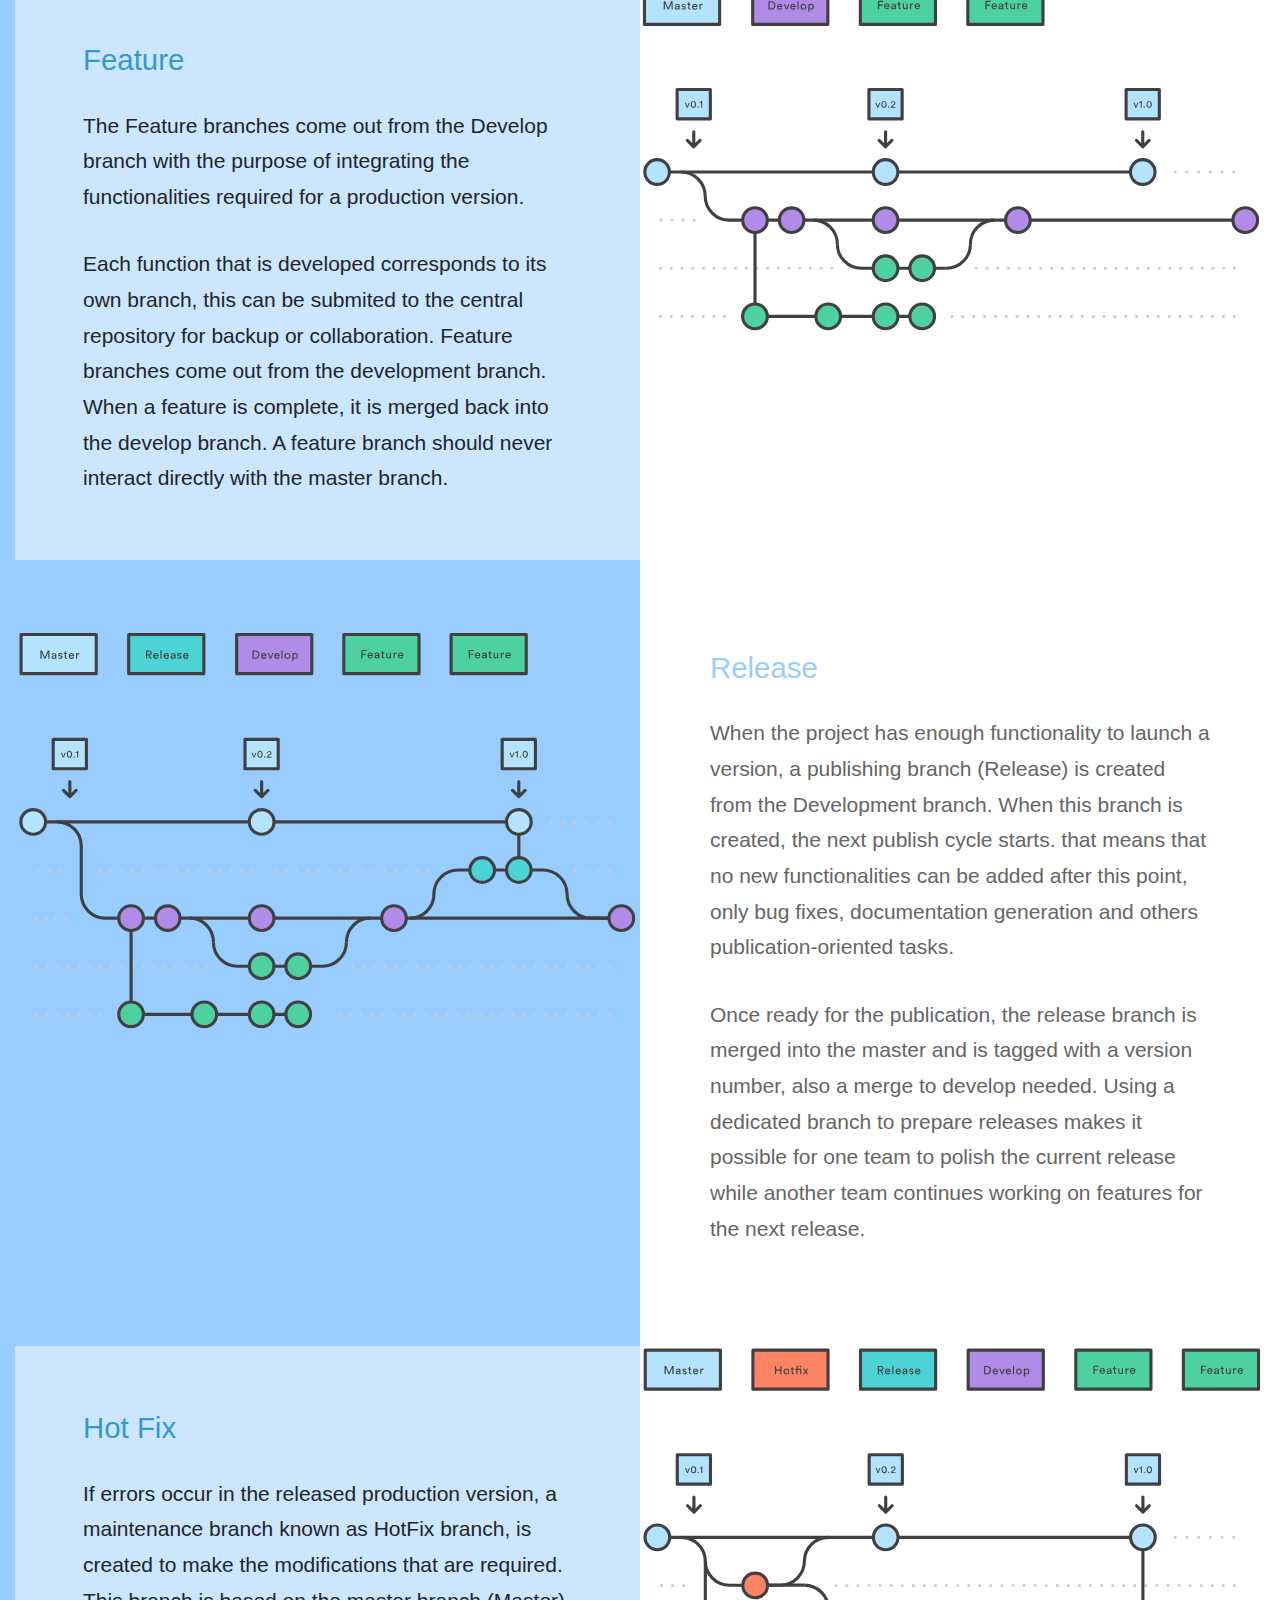
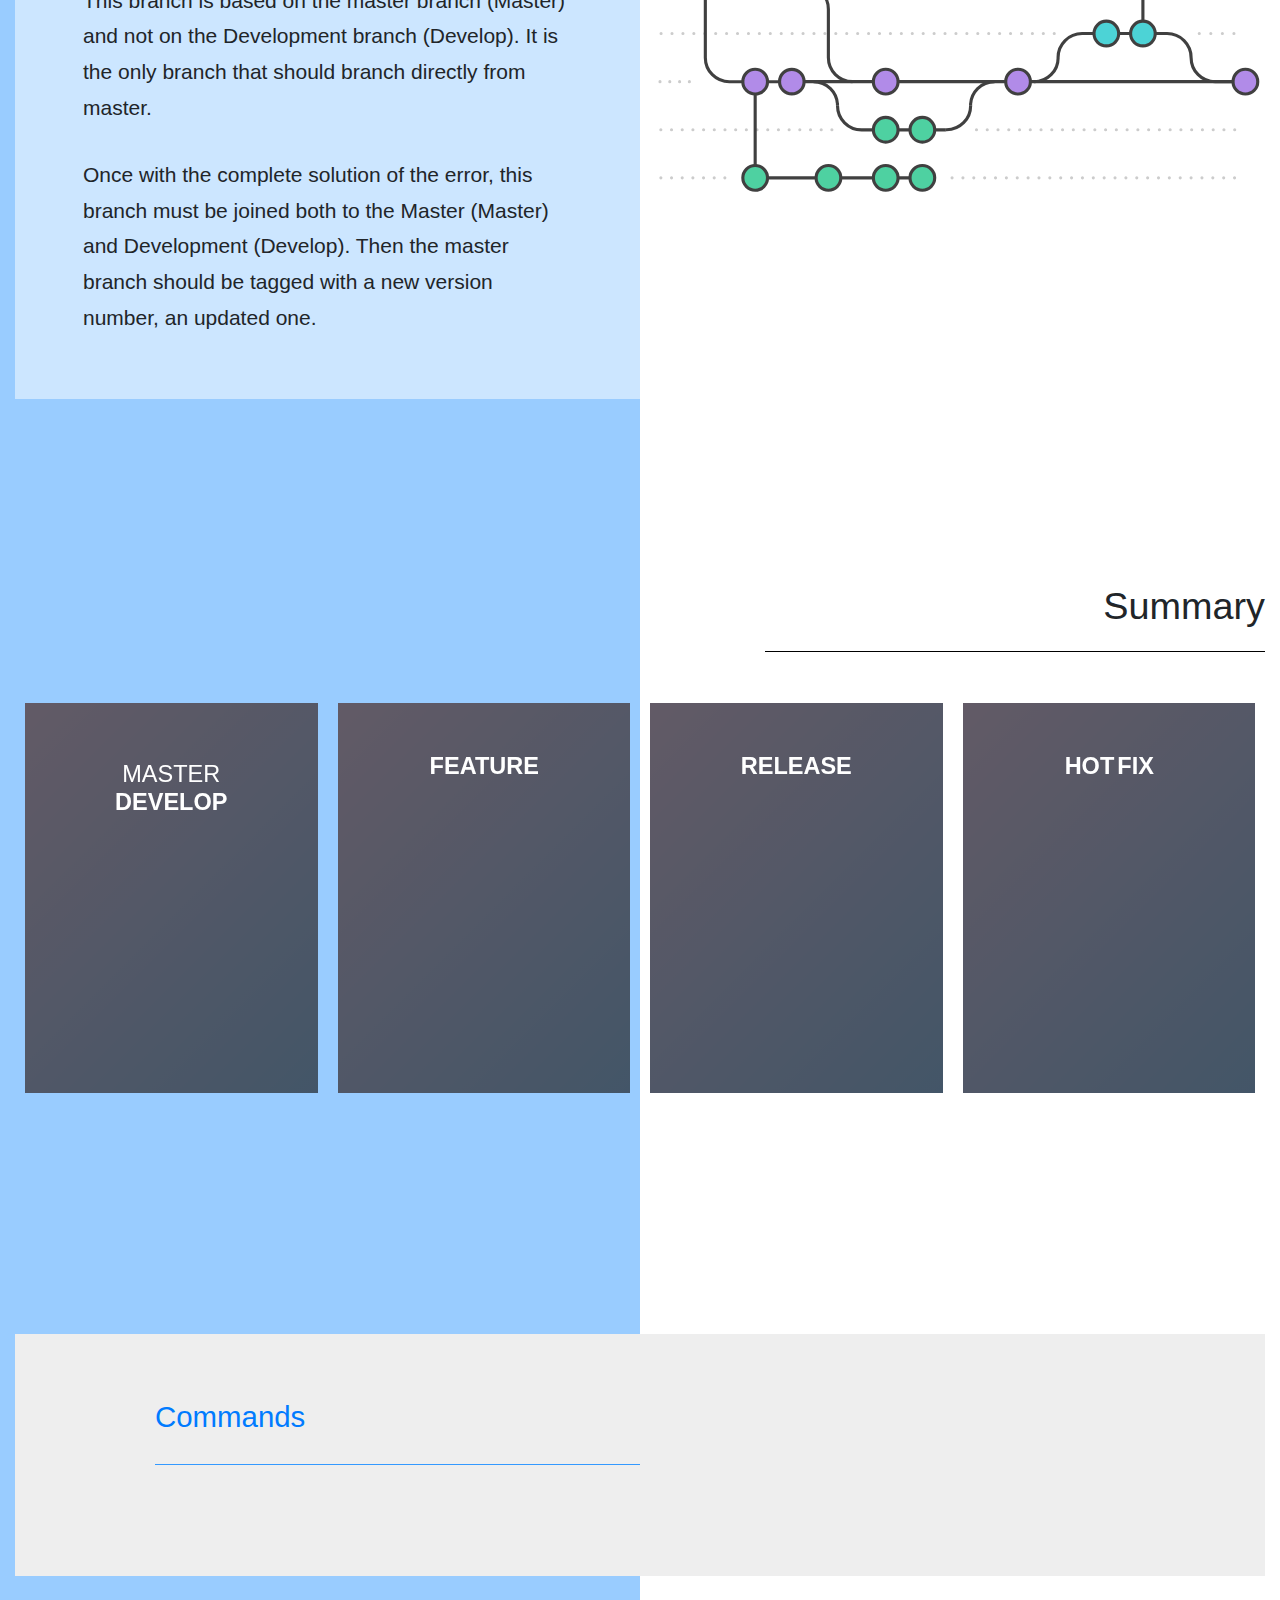
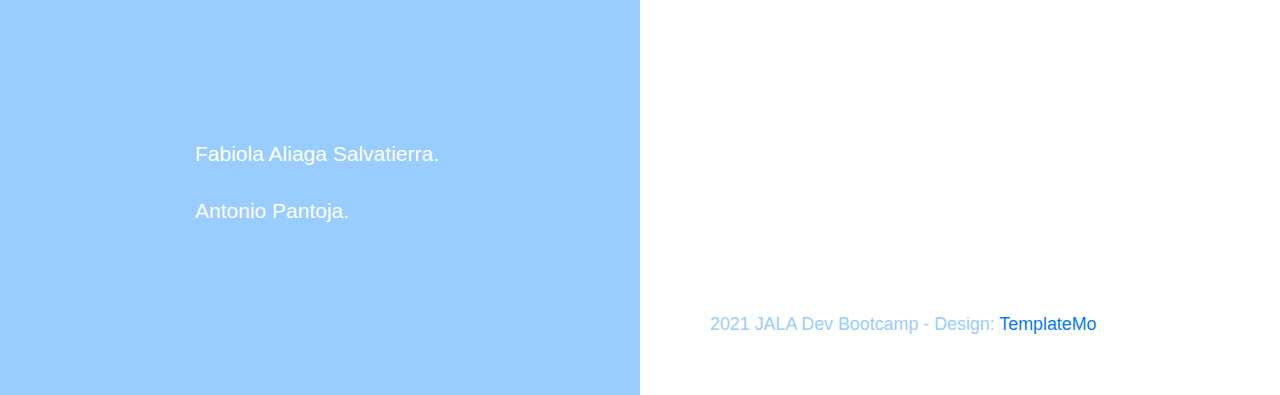
==== commit 8d9b2efc: "Corrections" ====
--- a/index.html
+++ b/index.html
@@ -54,7 +54,7 @@
                   <p class="mb-0">
                     This provides a robust framework for managing larger projects by 
 		    assigning very specific functions to the different branches 
-		    and define how and when they should interact. <b>
+		    and define how and when they should interact.
         The benefits of the Feature Branch Workflow are: 
         pull requests, isolated experiments, and more efficient collaboration.                   
 		  </p>
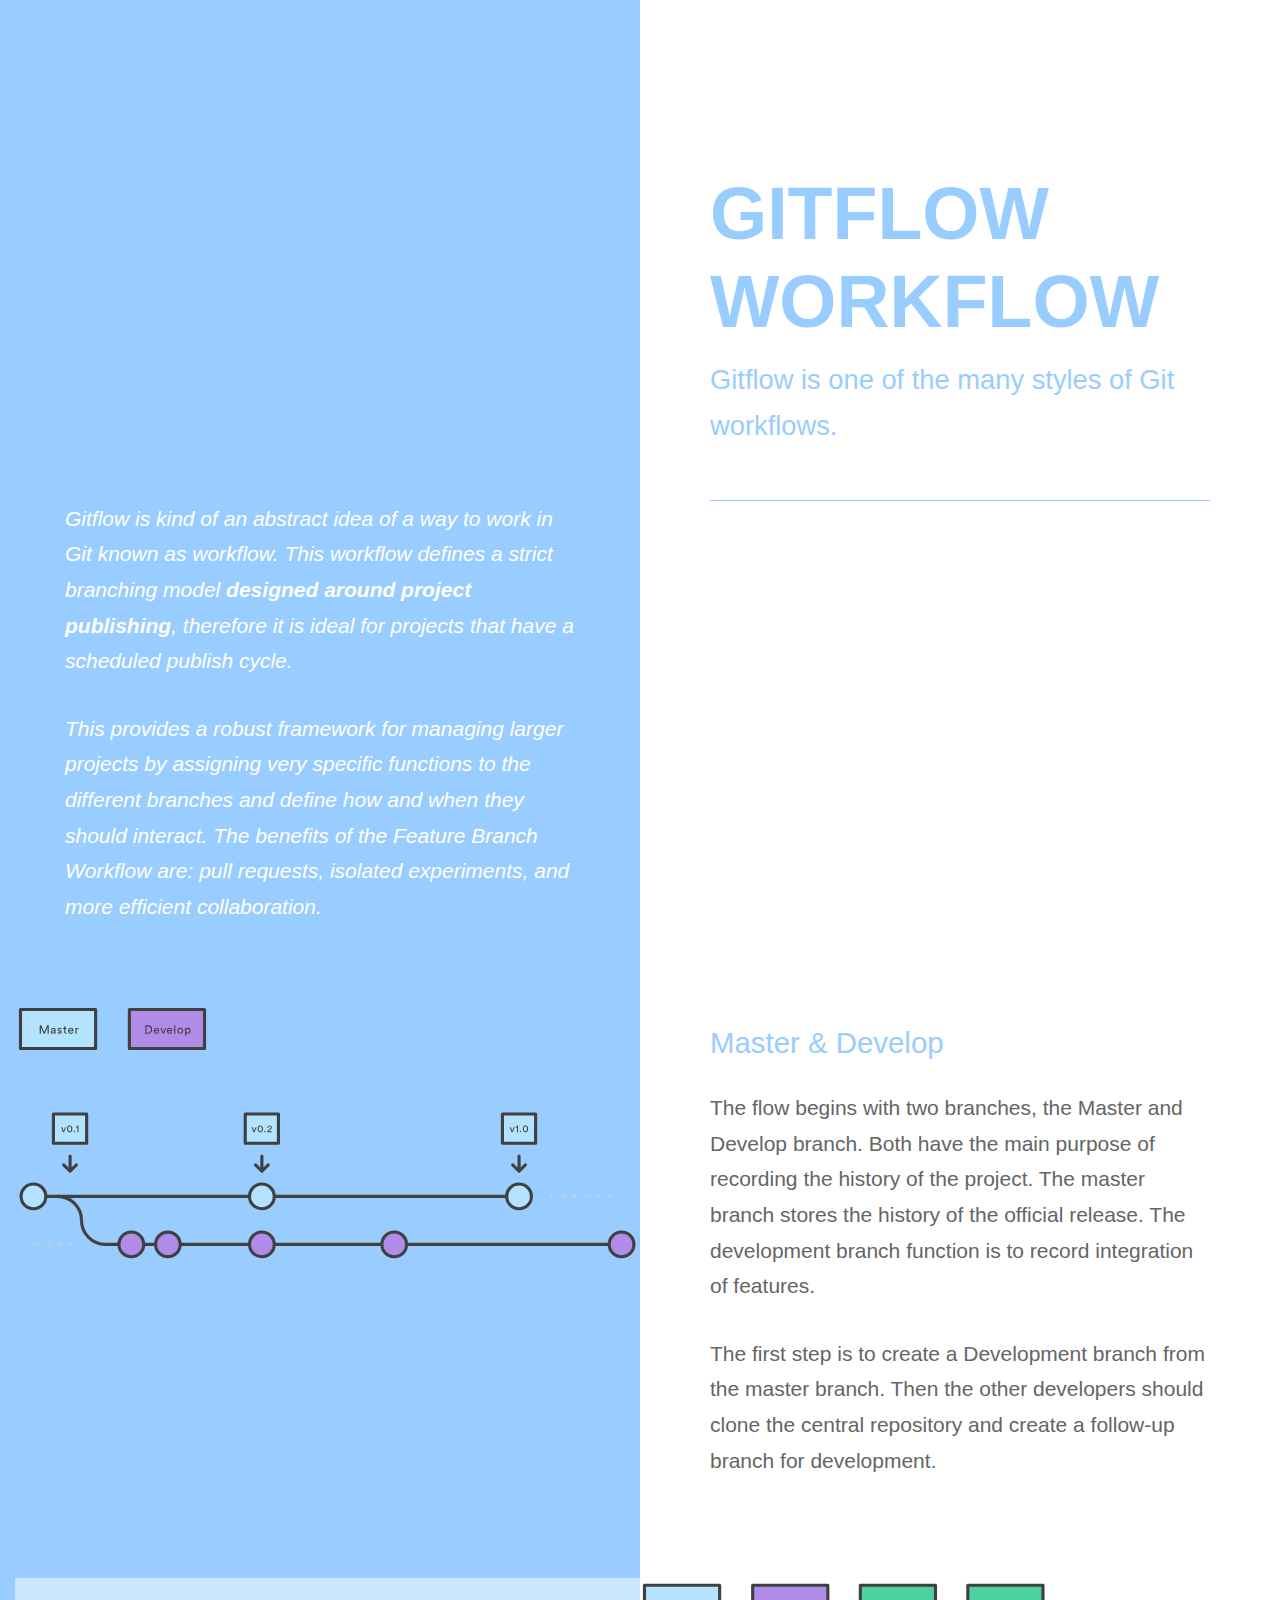
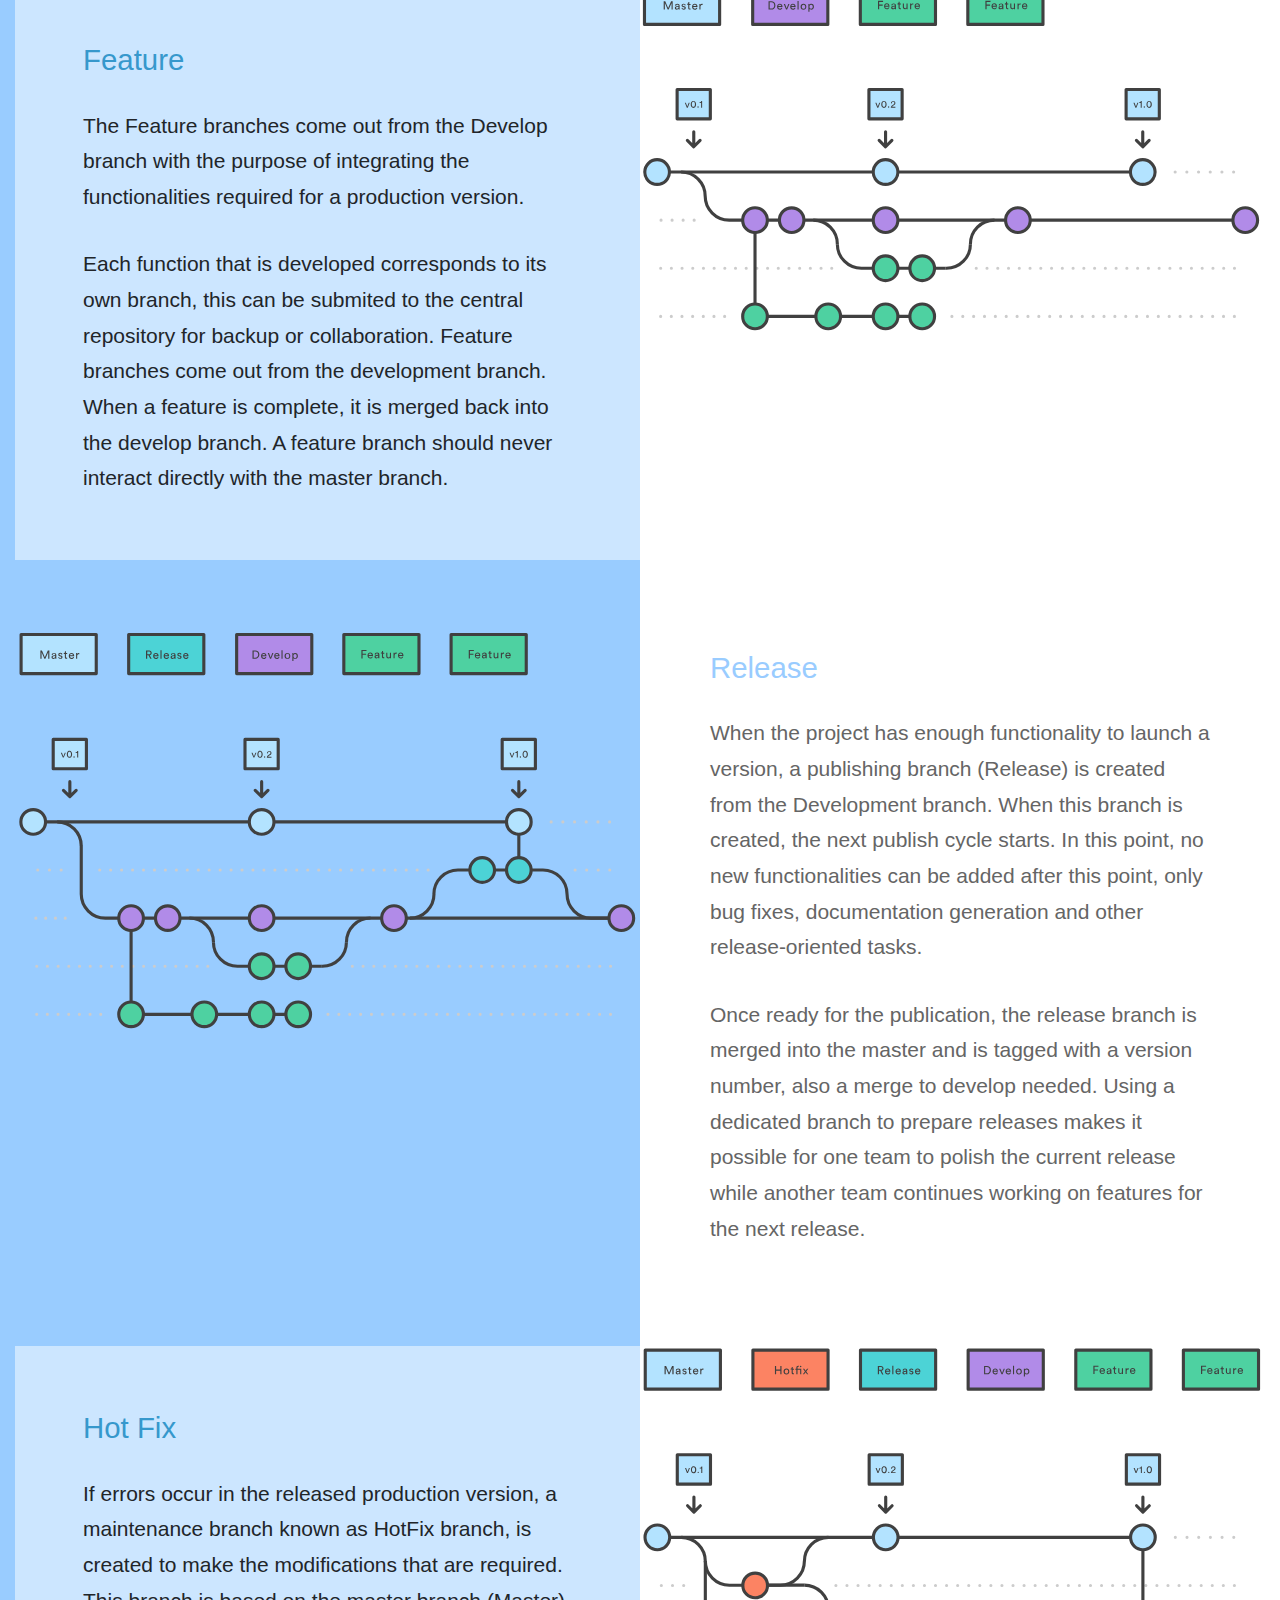
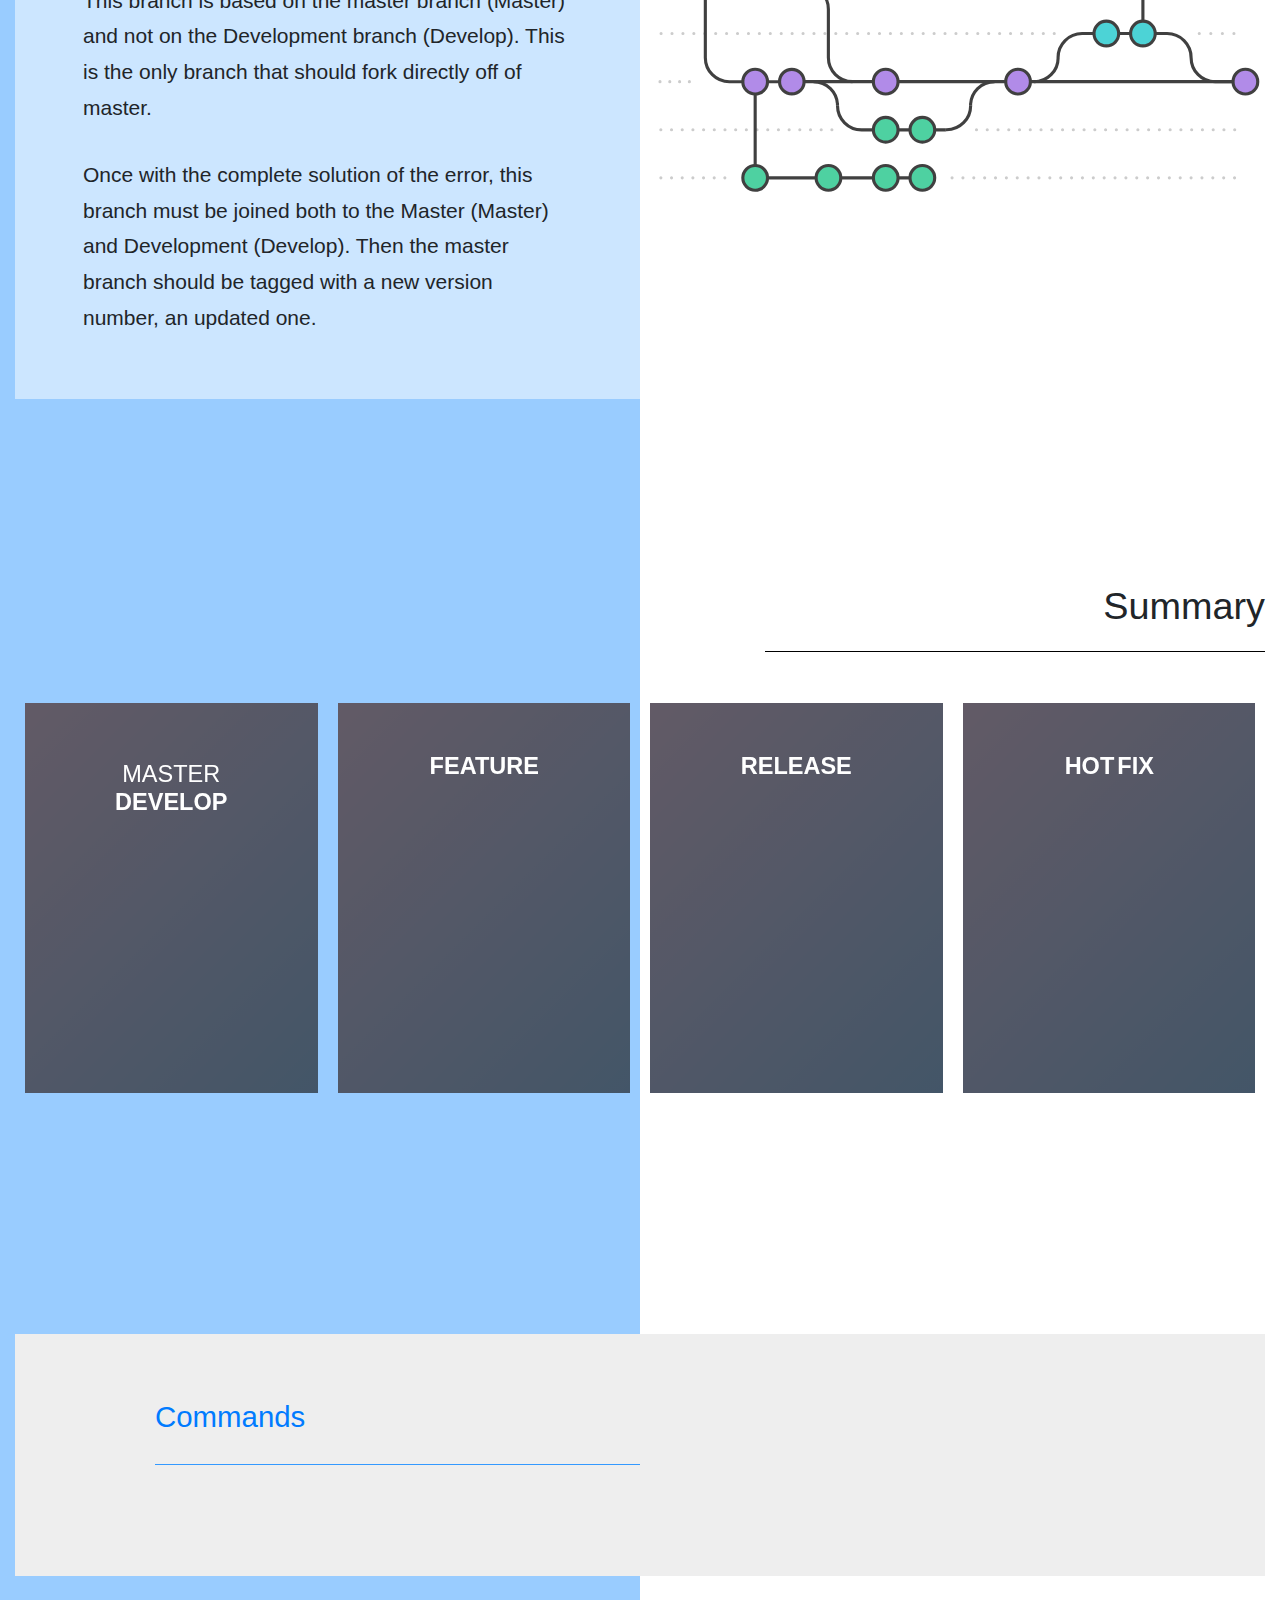
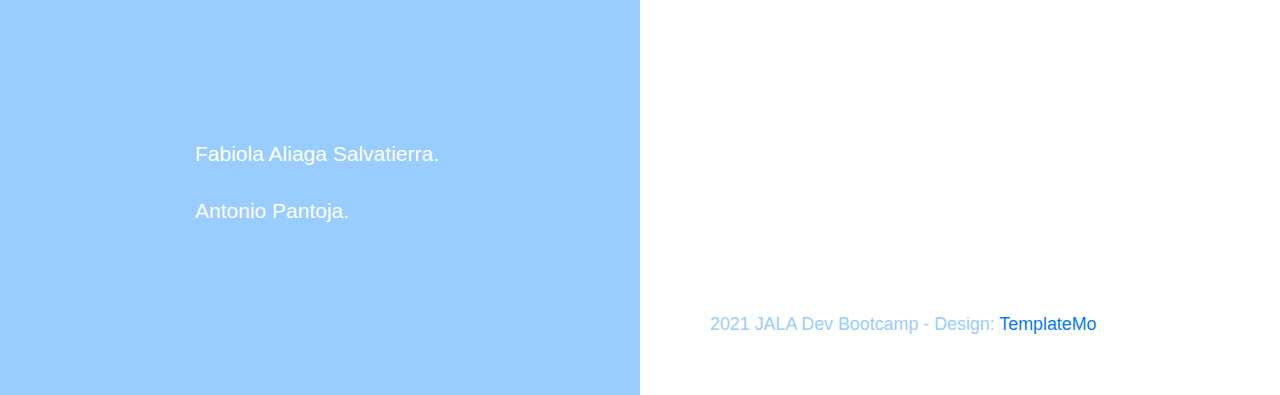
==== commit 6d543b4a: "New changes" ====
--- a/index.html
+++ b/index.html
@@ -158,9 +158,9 @@
                   <p class="mb-4">
 		    When the project has enough functionality to launch a version,
                     a publishing branch (Release) is created from the Development branch.
-                    When this branch is created, the next publish cycle starts. that means
-                    that no new functionalities can be added after this point, only bug fixes, documentation generation and others
-                    publication-oriented tasks.
+                    When this branch is created, the next publish cycle starts. In this point, 
+                    no new functionalities can be added after this point, only bug fixes, documentation 
+                    generation and other release-oriented tasks.
 		  </p>
                   <p class="mb-0">
 		    Once ready for the publication, the release branch is merged into the master
@@ -191,7 +191,8 @@
 		  If errors occur in the released production version, a maintenance branch known as
                   HotFix branch, is created to make the modifications that are required.
                   This branch is based on the master branch (Master) and not on the Development branch (Develop).
-                  It is the only branch that should branch directly from master.                 </p>
+                  This is the only branch that should fork directly off of master.
+                </p>
                 <p class="mb-0">
                   Once with the complete solution of the error, this branch must be joined both to the
                   Master (Master) and Development (Develop). 
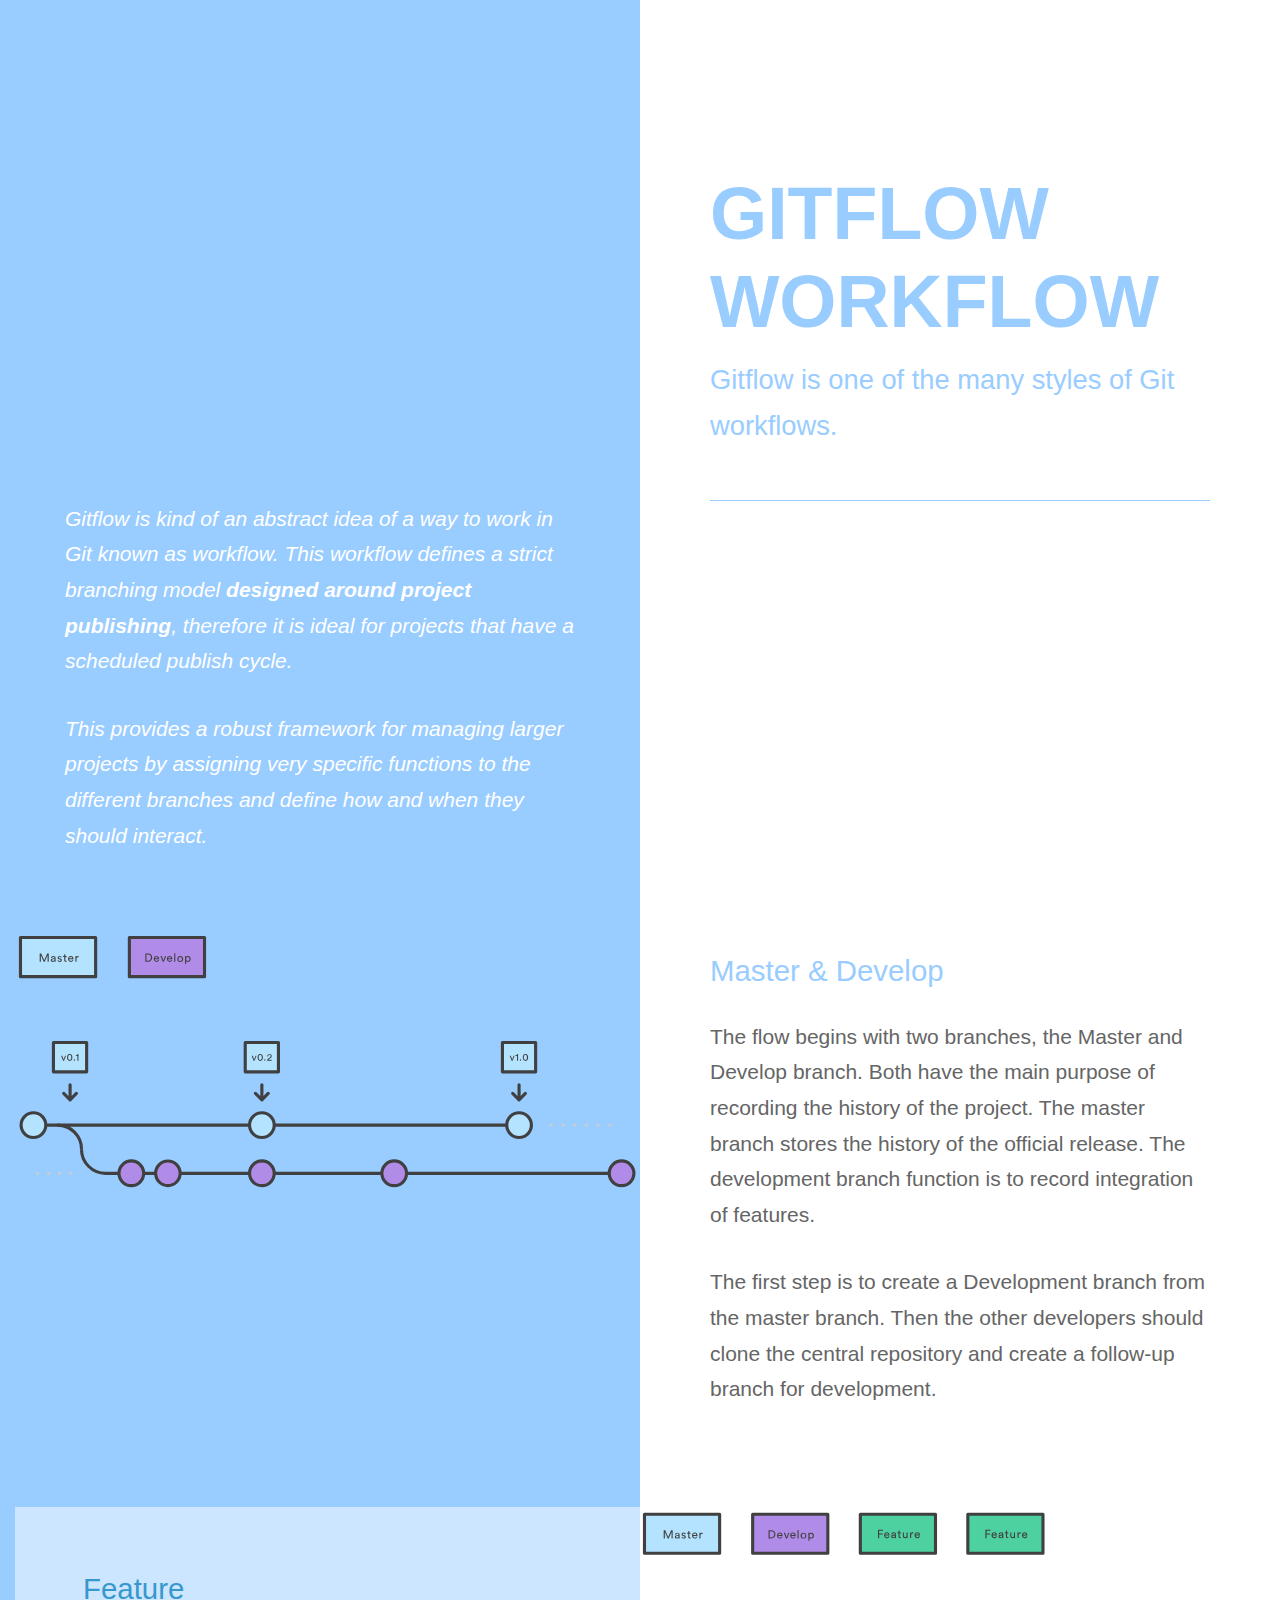
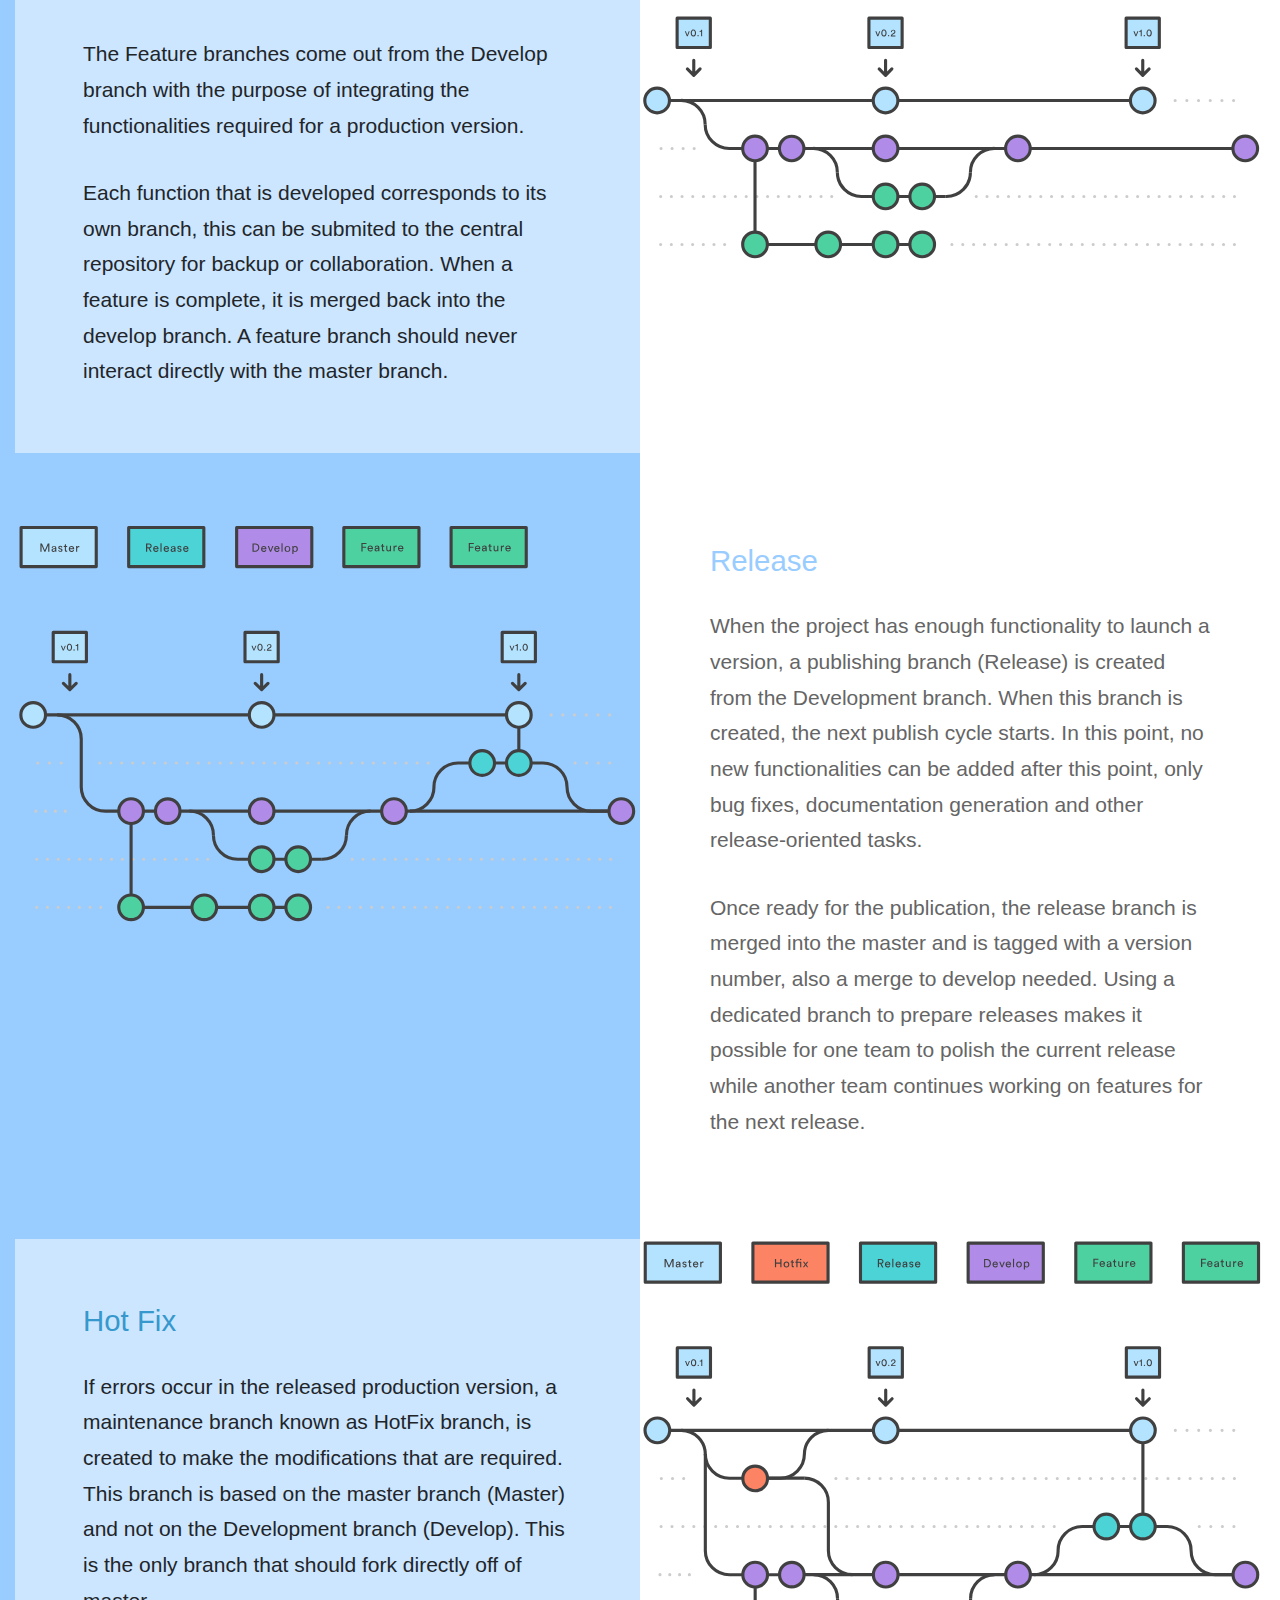
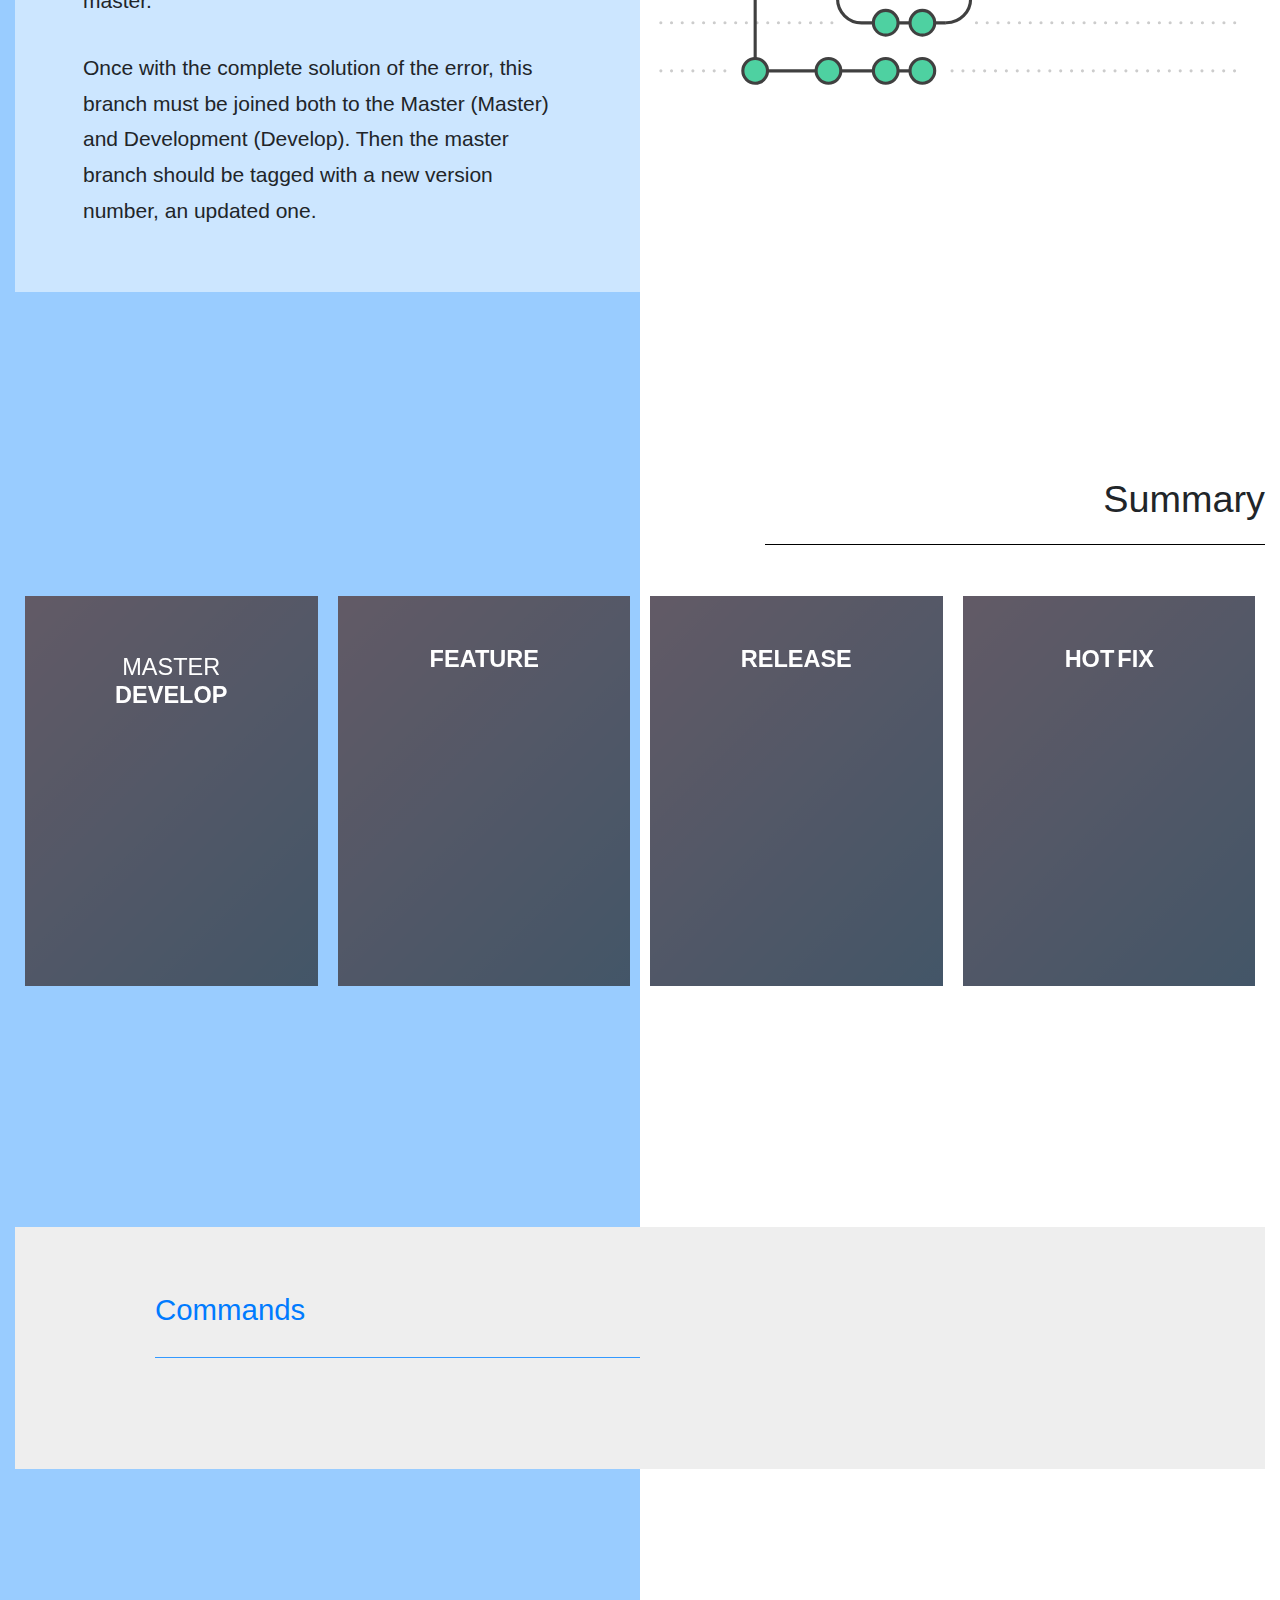
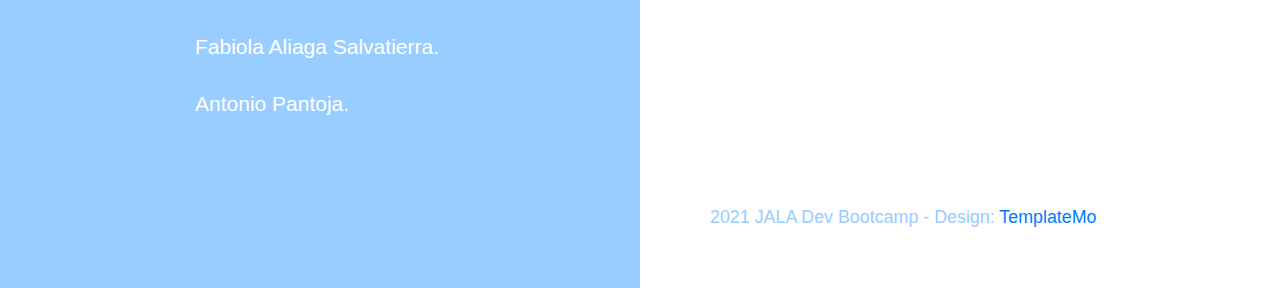
==== commit e7e33f72: "Review finished" ====
--- a/index.html
+++ b/index.html
@@ -55,8 +55,6 @@
                     This provides a robust framework for managing larger projects by 
 		    assigning very specific functions to the different branches 
 		    and define how and when they should interact.
-        The benefits of the Feature Branch Workflow are: 
-        pull requests, isolated experiments, and more efficient collaboration.                   
 		  </p>
                 </i>
               </div>
@@ -119,7 +117,6 @@
                   
 		  Each function that is developed corresponds to its own branch, this can be
                   submited to the central repository for backup or collaboration.
-		  Feature branches come out from the development branch.
                   When a feature is complete, it is merged back into the develop branch.
                   A feature branch should never interact directly with the master branch.
 		</p>
@@ -188,7 +185,7 @@
                   Hot Fix
                 </h2>
                 <p class="mb-4">
-		  If errors occur in the released production version, a maintenance branch known as
+		  If errors occur in the released production version, a maintenance branch known as 
                   HotFix branch, is created to make the modifications that are required.
                   This branch is based on the master branch (Master) and not on the Development branch (Develop).
                   This is the only branch that should fork directly off of master.
@@ -233,7 +230,7 @@
                   <figcaption>
                     <h2>Master <span>Develop</span></h2>
                     <p>Historical record of the project.</p>
-                    <a href="#">View more</a>
+                    <a href="#master_develop">View more</a>
                   </figcaption>
                 </figure>
                 <figure class="effect-duke">
@@ -268,7 +265,7 @@
                   />
                   <figcaption>
                     <h2><span>Hot Fix</span></h2>
-                    <p>Quick bug fixes.</p>
+                    <p>Quick found-bugs fixes.</p>
                     <a href="#">View more</a>
                   </figcaption>
                 </figure>
